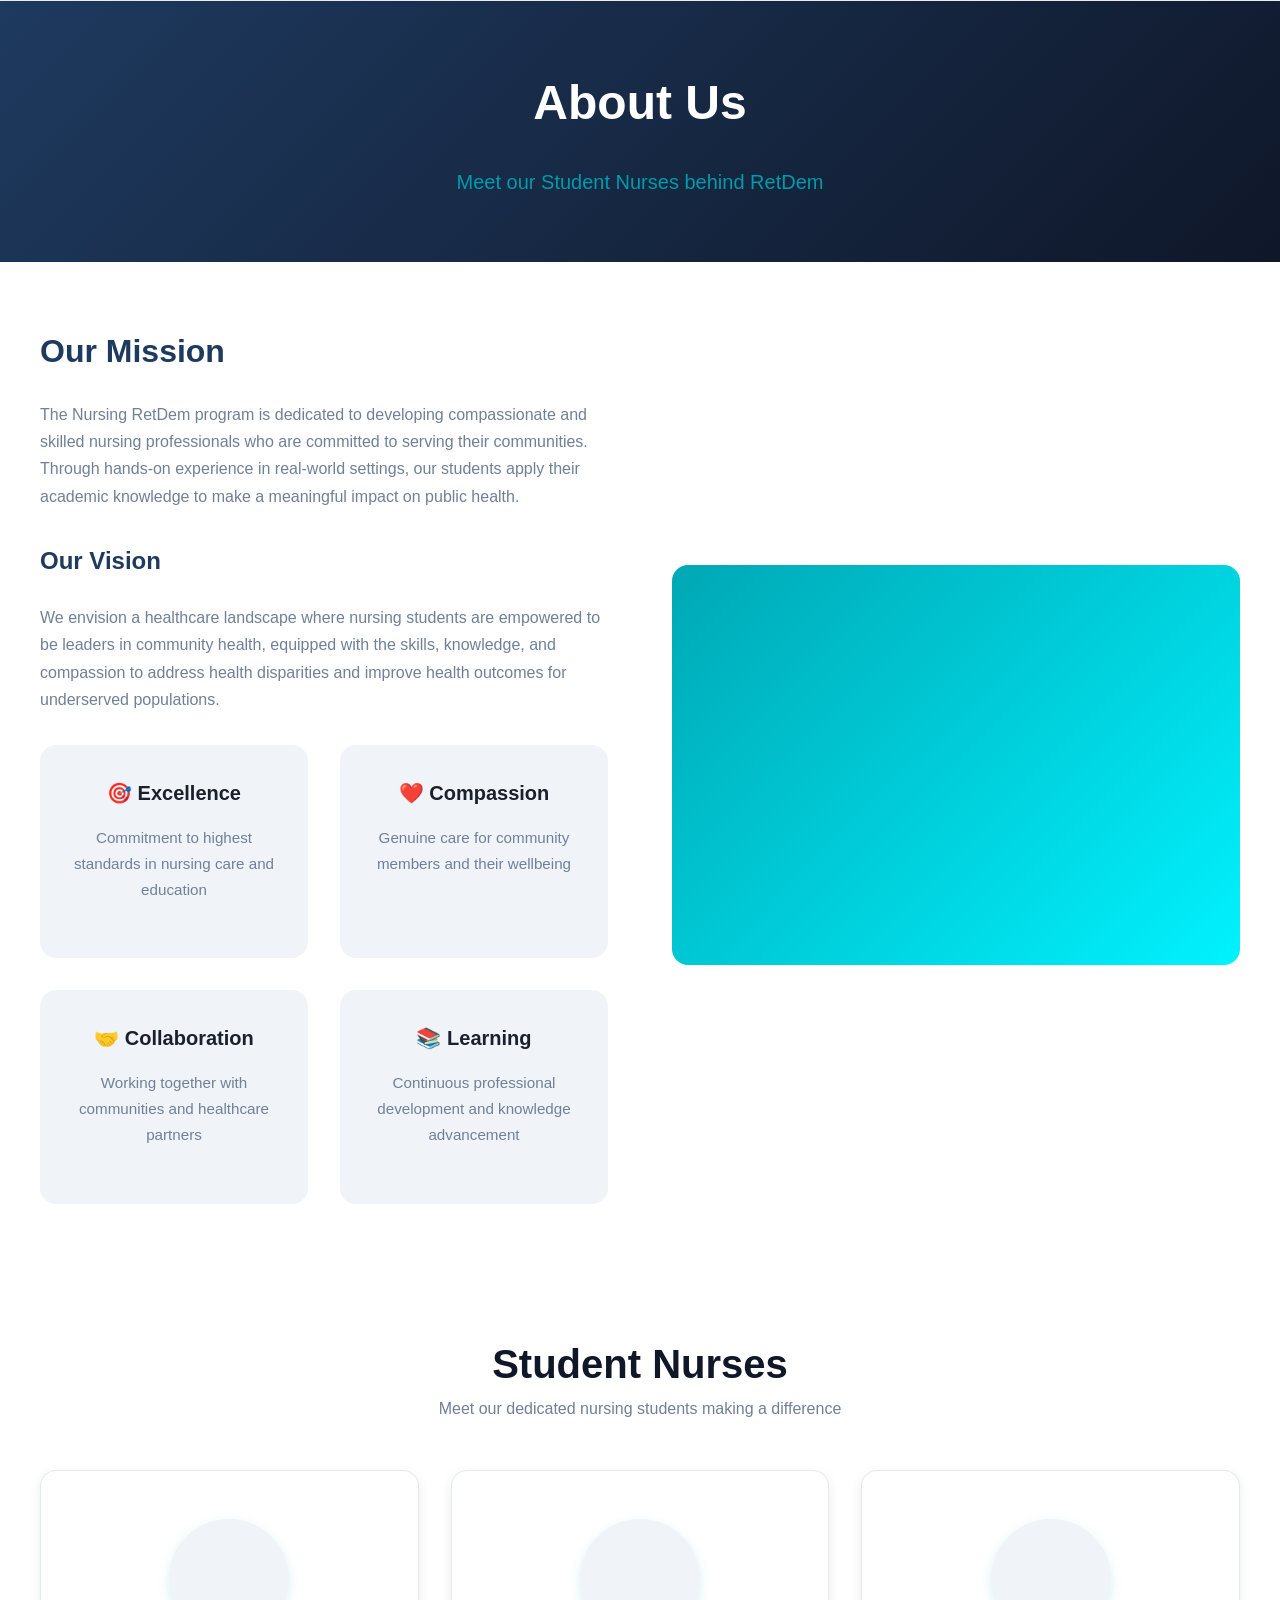
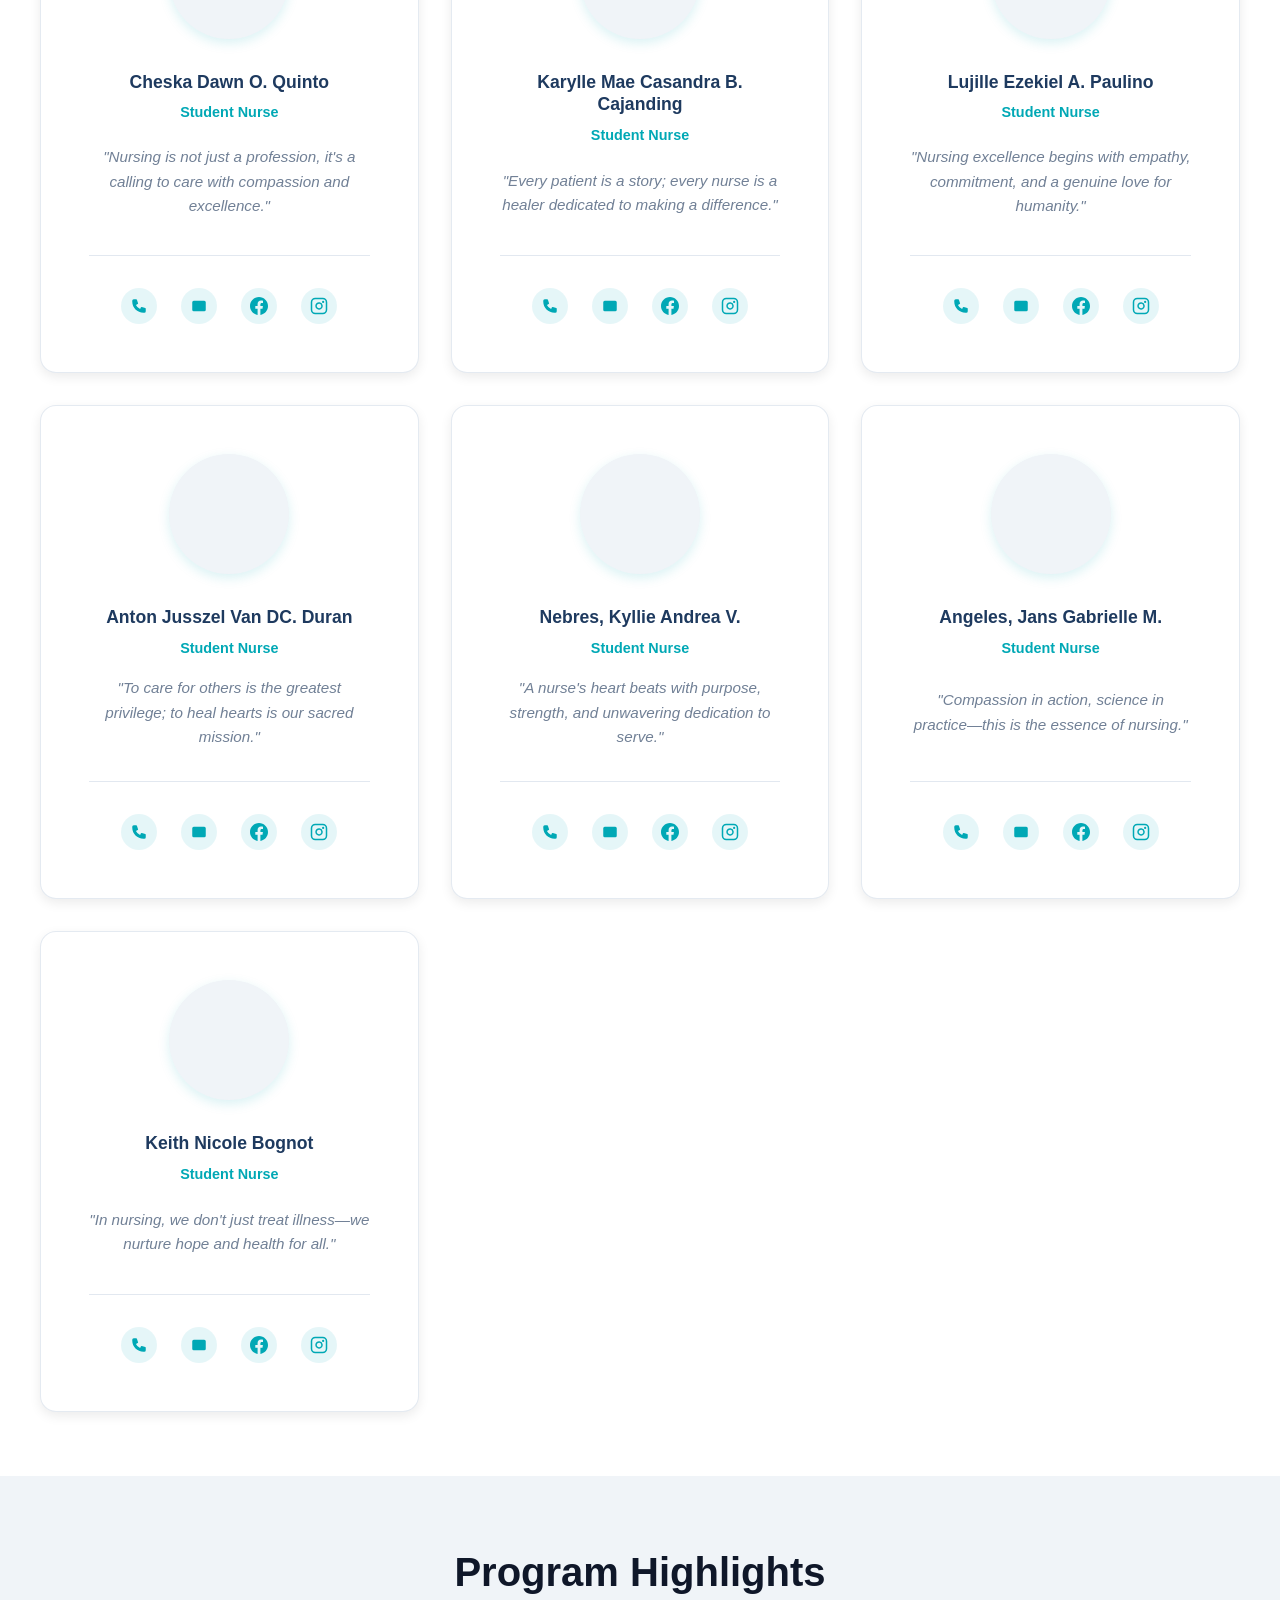
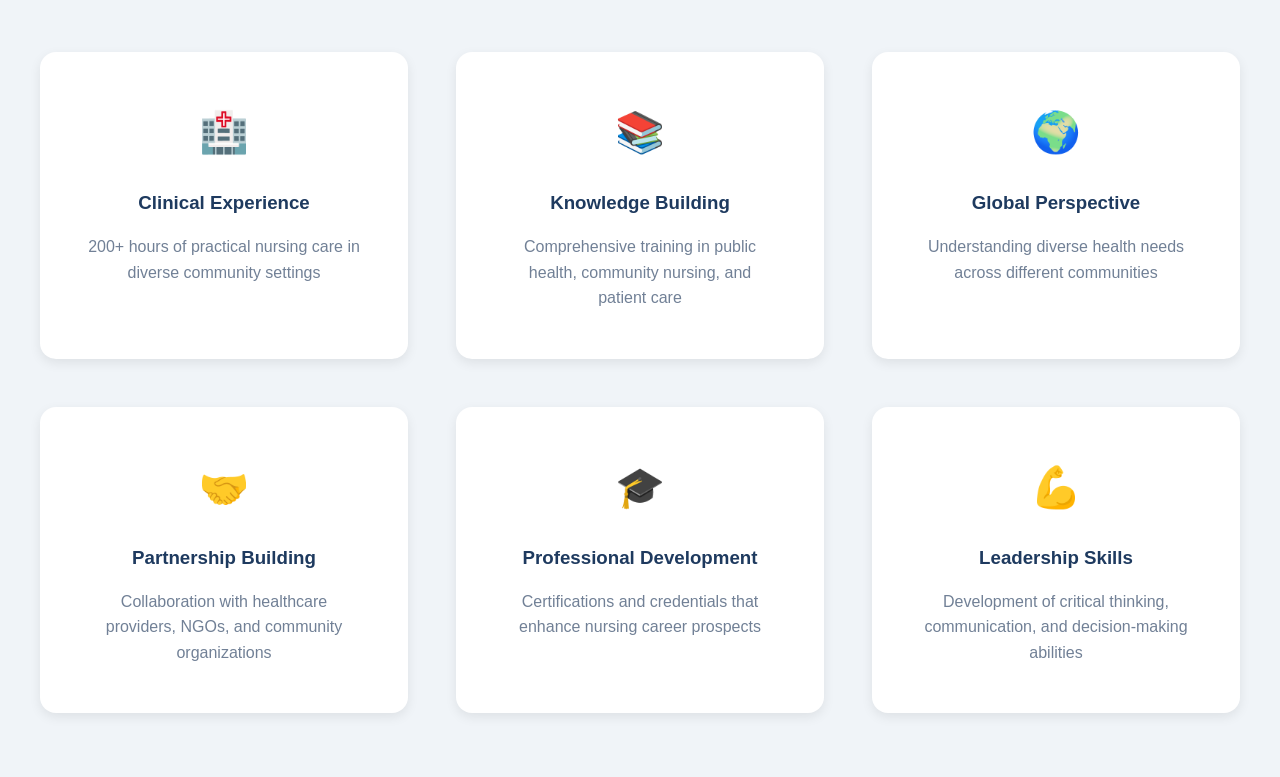
==== pages/about.html @ 1fe94672 "main blog article, sticky header" ====
<!DOCTYPE html>
<html lang="en">
<head>
    <meta charset="UTF-8">
    <meta name="viewport" content="width=device-width, initial-scale=1.0">
    <title>About Us - Nursing RetDem</title>
    <link rel="stylesheet" href="../css/styles.css">
    <link rel="stylesheet" href="../css/pages.css">
    <script>
        (function() {
            const darkMode = localStorage.getItem('darkMode');
            if (darkMode === 'true') {
                document.documentElement.classList.add('dark-mode');
            }
        })();
    </script>
</head>
<body>
    <!-- Navigation -->
    <div class="navbar" data-include="../partials/header.html"></div>

    <!-- Page Header -->
    <section class="page-header">
        <div class="header-content">
            <h1 class="header-title">About Us</h1>
            <p class="header-subtitle">Meet our Student Nurses behind RetDem</p>
        </div>
    </section>

    <!-- Mission & Vision Section -->
    <section class="mission-section">
        <div class="mission-container">
            <div class="mission-content">
                <h2>Our Mission</h2>
                <p>The Nursing RetDem program is dedicated to developing compassionate and skilled nursing professionals who are committed to serving their communities. Through hands-on experience in real-world settings, our students apply their academic knowledge to make a meaningful impact on public health.</p>
                
                <h3>Our Vision</h3>
                <p>We envision a healthcare landscape where nursing students are empowered to be leaders in community health, equipped with the skills, knowledge, and compassion to address health disparities and improve health outcomes for underserved populations.</p>

                <div class="mission-values">
                    <div class="value-item">
                        <h4>🎯 Excellence</h4>
                        <p>Commitment to highest standards in nursing care and education</p>
                    </div>
                    <div class="value-item">
                        <h4>❤️ Compassion</h4>
                        <p>Genuine care for community members and their wellbeing</p>
                    </div>
                    <div class="value-item">
                        <h4>🤝 Collaboration</h4>
                        <p>Working together with communities and healthcare partners</p>
                    </div>
                    <div class="value-item">
                        <h4>📚 Learning</h4>
                        <p>Continuous professional development and knowledge advancement</p>
                    </div>
                </div>
            </div>
            <div class="mission-image">
                <div style="background: linear-gradient(135deg, var(--primary-teal) 0%, var(--accent-cyan) 100%); width: 100%; height: 400px; border-radius: var(--radius-lg);"></div>
            </div>
        </div>
    </section>

    <!-- Student Nurses Section -->
    <section class="ambassadors-section">
        <div class="ambassadors-container">
            <h2 class="section-title">Student Nurses</h2>
            <p class="section-subtitle">Meet our dedicated nursing students making a difference</p>
            <div class="ambassadors-grid" id="ambassadors-grid">
                <div class="team-card">
                    <div class="team-avatar" style="background-image: url('../assets/images/quinto.jpg');"></div>
                    <h3>Cheska Dawn O. Quinto</h3>
                    <p class="team-role">Student Nurse</p>
                    <p class="team-bio">"Nursing is not just a profession, it's a calling to care with compassion and excellence."</p>
                    <div class="team-contact">
                        <a href="tel:09761788891" title="Call" aria-label="Call Cheska"><svg class="icon" viewBox="0 0 24 24" fill="currentColor"><path d="M3 5a2 2 0 012-2h3.28a1 1 0 01.948.684l1.498 4.493a1 1 0 01-.502 1.21l-2.257 1.13a11.042 11.042 0 005.516 5.516l1.13-2.257a1 1 0 011.21-.502l4.493 1.498a1 1 0 01.684.949V19a2 2 0 01-2 2h-1C9.716 21 3 14.284 3 6V5z"/></svg></a>
                        <a href="mailto:cheskadawn.quinto@gmail.com" title="Email" aria-label="Email Cheska"><svg class="icon" viewBox="0 0 24 24" fill="currentColor"><path d="M3 8l7.89 5.26a2 2 0 002.22 0L21 8M5 19h14a2 2 0 002-2V7a2 2 0 00-2-2H5a2 2 0 00-2 2v10a2 2 0 002 2z"/></svg></a>
                        <a href="https://www.facebook.com/iskadawn" target="_blank" rel="noopener noreferrer" title="Facebook" aria-label="Cheska Facebook"><svg class="icon" viewBox="0 0 24 24" fill="currentColor"><path d="M24 12.073c0-6.627-5.373-12-12-12s-12 5.373-12 12c0 5.99 4.388 10.954 10.125 11.854v-8.385H7.078v-3.47h3.047V9.43c0-3.007 1.792-4.669 4.533-4.669 1.312 0 2.686.235 2.686.235v2.953H15.83c-1.491 0-1.956.925-1.956 1.874v2.25h3.328l-.532 3.47h-2.796v8.385C19.612 23.027 24 18.062 24 12.073z"/></svg></a>
                        <a href="https://www.instagram.com/iskadawnn?igsh=bTNleTA0dWY5ZWgw&utm_source=qr" target="_blank" rel="noopener noreferrer" title="Instagram" aria-label="Cheska Instagram"><svg class="icon" viewBox="0 0 24 24" fill="currentColor"><rect x="2" y="2" width="20" height="20" rx="5" ry="5" fill="none" stroke="currentColor" stroke-width="2"/><path d="M16 11.37A4 4 0 1112.63 8 4 4 0 0116 11.37z" fill="none" stroke="currentColor" stroke-width="2"/><circle cx="17.5" cy="6.5" r="1.5" fill="currentColor"/></svg></a>
                    </div>
                </div>

                <div class="team-card">
                    <div class="team-avatar" style="background-image: url('../assets/images/cajanding.jpg');"></div>
                    <h3>Karylle Mae Casandra B. Cajanding</h3>
                    <p class="team-role">Student Nurse</p>
                    <p class="team-bio">"Every patient is a story; every nurse is a healer dedicated to making a difference."</p>
                    <div class="team-contact">
                        <a href="tel:09991824371" title="Call" aria-label="Call Karylle"><svg class="icon" viewBox="0 0 24 24" fill="currentColor"><path d="M3 5a2 2 0 012-2h3.28a1 1 0 01.948.684l1.498 4.493a1 1 0 01-.502 1.21l-2.257 1.13a11.042 11.042 0 005.516 5.516l1.13-2.257a1 1 0 011.21-.502l4.493 1.498a1 1 0 01.684.949V19a2 2 0 01-2 2h-1C9.716 21 3 14.284 3 6V5z"/></svg></a>
                        <a href="mailto:karyllecajanding@gmail.com" title="Email" aria-label="Email Karylle"><svg class="icon" viewBox="0 0 24 24" fill="currentColor"><path d="M3 8l7.89 5.26a2 2 0 002.22 0L21 8M5 19h14a2 2 0 002-2V7a2 2 0 00-2-2H5a2 2 0 00-2 2v10a2 2 0 002 2z"/></svg></a>
                        <a href="https://www.facebook.com/kayceemae.cajanding" target="_blank" rel="noopener noreferrer" title="Facebook" aria-label="Karylle Facebook"><svg class="icon" viewBox="0 0 24 24" fill="currentColor"><path d="M24 12.073c0-6.627-5.373-12-12-12s-12 5.373-12 12c0 5.99 4.388 10.954 10.125 11.854v-8.385H7.078v-3.47h3.047V9.43c0-3.007 1.792-4.669 4.533-4.669 1.312 0 2.686.235 2.686.235v2.953H15.83c-1.491 0-1.956.925-1.956 1.874v2.25h3.328l-.532 3.47h-2.796v8.385C19.612 23.027 24 18.062 24 12.073z"/></svg></a>
                        <a href="https://www.instagram.com/xayceex?igsh=M2k0YnR3dmVvd3Q4&utm_source=qr" target="_blank" rel="noopener noreferrer" title="Instagram" aria-label="Karylle Instagram"><svg class="icon" viewBox="0 0 24 24" fill="currentColor"><rect x="2" y="2" width="20" height="20" rx="5" ry="5" fill="none" stroke="currentColor" stroke-width="2"/><path d="M16 11.37A4 4 0 1112.63 8 4 4 0 0116 11.37z" fill="none" stroke="currentColor" stroke-width="2"/><circle cx="17.5" cy="6.5" r="1.5" fill="currentColor"/></svg></a>
                    </div>
                </div>

                <div class="team-card">
                    <div class="team-avatar" style="background-image: url('../assets/images/paulino.jpg');"></div>
                    <h3>Lujille Ezekiel A. Paulino</h3>
                    <p class="team-role">Student Nurse</p>
                    <p class="team-bio">"Nursing excellence begins with empathy, commitment, and a genuine love for humanity."</p>
                    <div class="team-contact">
                        <a href="tel:09690611962" title="Call" aria-label="Call Lujille"><svg class="icon" viewBox="0 0 24 24" fill="currentColor"><path d="M3 5a2 2 0 012-2h3.28a1 1 0 01.948.684l1.498 4.493a1 1 0 01-.502 1.21l-2.257 1.13a11.042 11.042 0 005.516 5.516l1.13-2.257a1 1 0 011.21-.502l4.493 1.498a1 1 0 01.684.949V19a2 2 0 01-2 2h-1C9.716 21 3 14.284 3 6V5z"/></svg></a>
                        <a href="mailto:lujpaulino01@gmail.com" title="Email" aria-label="Email Lujille"><svg class="icon" viewBox="0 0 24 24" fill="currentColor"><path d="M3 8l7.89 5.26a2 2 0 002.22 0L21 8M5 19h14a2 2 0 002-2V7a2 2 0 00-2-2H5a2 2 0 00-2 2v10a2 2 0 002 2z"/></svg></a>
                        <a href="https://www.facebook.com/lujezi" target="_blank" rel="noopener noreferrer" title="Facebook" aria-label="Lujille Facebook"><svg class="icon" viewBox="0 0 24 24" fill="currentColor"><path d="M24 12.073c0-6.627-5.373-12-12-12s-12 5.373-12 12c0 5.99 4.388 10.954 10.125 11.854v-8.385H7.078v-3.47h3.047V9.43c0-3.007 1.792-4.669 4.533-4.669 1.312 0 2.686.235 2.686.235v2.953H15.83c-1.491 0-1.956.925-1.956 1.874v2.25h3.328l-.532 3.47h-2.796v8.385C19.612 23.027 24 18.062 24 12.073z"/></svg></a>
                        <a href="https://www.instagram.com/lujezi/" target="_blank" rel="noopener noreferrer" title="Instagram" aria-label="Lujille Instagram"><svg class="icon" viewBox="0 0 24 24" fill="currentColor"><rect x="2" y="2" width="20" height="20" rx="5" ry="5" fill="none" stroke="currentColor" stroke-width="2"/><path d="M16 11.37A4 4 0 1112.63 8 4 4 0 0116 11.37z" fill="none" stroke="currentColor" stroke-width="2"/><circle cx="17.5" cy="6.5" r="1.5" fill="currentColor"/></svg></a>
                    </div>
                </div>

                <div class="team-card">
                    <div class="team-avatar" style="background-image: url('../assets/images/duran.jpg');"></div>
                    <h3>Anton Jusszel Van DC. Duran</h3>
                    <p class="team-role">Student Nurse</p>
                    <p class="team-bio">"To care for others is the greatest privilege; to heal hearts is our sacred mission."</p>
                    <div class="team-contact">
                        <a href="tel:09764571029" title="Call" aria-label="Call Anton"><svg class="icon" viewBox="0 0 24 24" fill="currentColor"><path d="M3 5a2 2 0 012-2h3.28a1 1 0 01.948.684l1.498 4.493a1 1 0 01-.502 1.21l-2.257 1.13a11.042 11.042 0 005.516 5.516l1.13-2.257a1 1 0 011.21-.502l4.493 1.498a1 1 0 01.684.949V19a2 2 0 01-2 2h-1C9.716 21 3 14.284 3 6V5z"/></svg></a>
                        <a href="mailto:antonjusszelvandcduran@gmail.com" title="Email" aria-label="Email Anton"><svg class="icon" viewBox="0 0 24 24" fill="currentColor"><path d="M3 8l7.89 5.26a2 2 0 002.22 0L21 8M5 19h14a2 2 0 002-2V7a2 2 0 00-2-2H5a2 2 0 00-2 2v10a2 2 0 002 2z"/></svg></a>
                        <a href="https://www.facebook.com/share/18SoDy9363/" target="_blank" rel="noopener noreferrer" title="Facebook" aria-label="Anton Facebook"><svg class="icon" viewBox="0 0 24 24" fill="currentColor"><path d="M24 12.073c0-6.627-5.373-12-12-12s-12 5.373-12 12c0 5.99 4.388 10.954 10.125 11.854v-8.385H7.078v-3.47h3.047V9.43c0-3.007 1.792-4.669 4.533-4.669 1.312 0 2.686.235 2.686.235v2.953H15.83c-1.491 0-1.956.925-1.956 1.874v2.25h3.328l-.532 3.47h-2.796v8.385C19.612 23.027 24 18.062 24 12.073z"/></svg></a>
                        <a href="https://www.instagram.com/jusszie?igsh=YmZidnl4d2d0eDBj" target="_blank" rel="noopener noreferrer" title="Instagram" aria-label="Anton Instagram"><svg class="icon" viewBox="0 0 24 24" fill="currentColor"><rect x="2" y="2" width="20" height="20" rx="5" ry="5" fill="none" stroke="currentColor" stroke-width="2"/><path d="M16 11.37A4 4 0 1112.63 8 4 4 0 0116 11.37z" fill="none" stroke="currentColor" stroke-width="2"/><circle cx="17.5" cy="6.5" r="1.5" fill="currentColor"/></svg></a>
                    </div>
                </div>

                <div class="team-card">
                    <div class="team-avatar" style="background-image: url('../assets/images/nebres.jpg');"></div>
                    <h3>Nebres, Kyllie Andrea V.</h3>
                    <p class="team-role">Student Nurse</p>
                    <p class="team-bio">"A nurse's heart beats with purpose, strength, and unwavering dedication to serve."</p>
                    <div class="team-contact">
                        <a href="tel:09488556131" title="Call" aria-label="Call Kyllie"><svg class="icon" viewBox="0 0 24 24" fill="currentColor"><path d="M3 5a2 2 0 012-2h3.28a1 1 0 01.948.684l1.498 4.493a1 1 0 01-.502 1.21l-2.257 1.13a11.042 11.042 0 005.516 5.516l1.13-2.257a1 1 0 011.21-.502l4.493 1.498a1 1 0 01.684.949V19a2 2 0 01-2 2h-1C9.716 21 3 14.284 3 6V5z"/></svg></a>
                        <a href="mailto:kyllieandreanebres@gmail.com" title="Email" aria-label="Email Kyllie"><svg class="icon" viewBox="0 0 24 24" fill="currentColor"><path d="M3 8l7.89 5.26a2 2 0 002.22 0L21 8M5 19h14a2 2 0 002-2V7a2 2 0 00-2-2H5a2 2 0 00-2 2v10a2 2 0 002 2z"/></svg></a>
                        <a href="https://www.facebook.com/kyllieandreavillamilnebres" target="_blank" rel="noopener noreferrer" title="Facebook" aria-label="Kyllie Facebook"><svg class="icon" viewBox="0 0 24 24" fill="currentColor"><path d="M24 12.073c0-6.627-5.373-12-12-12s-12 5.373-12 12c0 5.99 4.388 10.954 10.125 11.854v-8.385H7.078v-3.47h3.047V9.43c0-3.007 1.792-4.669 4.533-4.669 1.312 0 2.686.235 2.686.235v2.953H15.83c-1.491 0-1.956.925-1.956 1.874v2.25h3.328l-.532 3.47h-2.796v8.385C19.612 23.027 24 18.062 24 12.073z"/></svg></a>
                        <a href="https://www.instagram.com/cokecola_top_n_bottm?igsh=bngxdjZtNWg5dTg%3D&utm_source=qr" target="_blank" rel="noopener noreferrer" title="Instagram" aria-label="Kyllie Instagram"><svg class="icon" viewBox="0 0 24 24" fill="currentColor"><rect x="2" y="2" width="20" height="20" rx="5" ry="5" fill="none" stroke="currentColor" stroke-width="2"/><path d="M16 11.37A4 4 0 1112.63 8 4 4 0 0116 11.37z" fill="none" stroke="currentColor" stroke-width="2"/><circle cx="17.5" cy="6.5" r="1.5" fill="currentColor"/></svg></a>
                    </div>
                </div>

                <div class="team-card">
                    <div class="team-avatar" style="background-image: url('../assets/images/angeles.jpg');"></div>
                    <h3>Angeles, Jans Gabrielle M.</h3>
                    <p class="team-role">Student Nurse</p>
                    <p class="team-bio">"Compassion in action, science in practice—this is the essence of nursing."</p>
                    <div class="team-contact">
                        <a href="tel:09623490049" title="Call" aria-label="Call Jans"><svg class="icon" viewBox="0 0 24 24" fill="currentColor"><path d="M3 5a2 2 0 012-2h3.28a1 1 0 01.948.684l1.498 4.493a1 1 0 01-.502 1.21l-2.257 1.13a11.042 11.042 0 005.516 5.516l1.13-2.257a1 1 0 011.21-.502l4.493 1.498a1 1 0 01.684.949V19a2 2 0 01-2 2h-1C9.716 21 3 14.284 3 6V5z"/></svg></a>
                        <a href="mailto:jansangeles20@gmail.com" title="Email" aria-label="Email Jans"><svg class="icon" viewBox="0 0 24 24" fill="currentColor"><path d="M3 8l7.89 5.26a2 2 0 002.22 0L21 8M5 19h14a2 2 0 002-2V7a2 2 0 00-2-2H5a2 2 0 00-2 2v10a2 2 0 002 2z"/></svg></a>
                        <a href="https://www.facebook.com/share/1DTYS5ns3e/?mibextid=wwXIfr" target="_blank" rel="noopener noreferrer" title="Facebook" aria-label="Jans Facebook"><svg class="icon" viewBox="0 0 24 24" fill="currentColor"><path d="M24 12.073c0-6.627-5.373-12-12-12s-12 5.373-12 12c0 5.99 4.388 10.954 10.125 11.854v-8.385H7.078v-3.47h3.047V9.43c0-3.007 1.792-4.669 4.533-4.669 1.312 0 2.686.235 2.686.235v2.953H15.83c-1.491 0-1.956.925-1.956 1.874v2.25h3.328l-.532 3.47h-2.796v8.385C19.612 23.027 24 18.062 24 12.073z"/></svg></a>
                        <a href="https://www.instagram.com/gbrleee_?igsh=MTBycDRhbHEzZW12cw%3D%3D&utm_source=qr" target="_blank" rel="noopener noreferrer" title="Instagram" aria-label="Jans Instagram"><svg class="icon" viewBox="0 0 24 24" fill="currentColor"><rect x="2" y="2" width="20" height="20" rx="5" ry="5" fill="none" stroke="currentColor" stroke-width="2"/><path d="M16 11.37A4 4 0 1112.63 8 4 4 0 0116 11.37z" fill="none" stroke="currentColor" stroke-width="2"/><circle cx="17.5" cy="6.5" r="1.5" fill="currentColor"/></svg></a>
                    </div>
                </div>

                <div class="team-card">
                    <div class="team-avatar" style="background-image: url('../assets/images/bognot.jpg');"></div>
                    <h3>Keith Nicole Bognot</h3>
                    <p class="team-role">Student Nurse</p>
                    <p class="team-bio">"In nursing, we don't just treat illness—we nurture hope and health for all."</p>
                    <div class="team-contact">
                        <a href="tel:09610613716" title="Call" aria-label="Call Keith"><svg class="icon" viewBox="0 0 24 24" fill="currentColor"><path d="M3 5a2 2 0 012-2h3.28a1 1 0 01.948.684l1.498 4.493a1 1 0 01-.502 1.21l-2.257 1.13a11.042 11.042 0 005.516 5.516l1.13-2.257a1 1 0 011.21-.502l4.493 1.498a1 1 0 01.684.949V19a2 2 0 01-2 2h-1C9.716 21 3 14.284 3 6V5z"/></svg></a>
                        <a href="mailto:bognotkeithnicole@gmail.com" title="Email" aria-label="Email Keith"><svg class="icon" viewBox="0 0 24 24" fill="currentColor"><path d="M3 8l7.89 5.26a2 2 0 002.22 0L21 8M5 19h14a2 2 0 002-2V7a2 2 0 00-2-2H5a2 2 0 00-2 2v10a2 2 0 002 2z"/></svg></a>
                        <a href="https://www.facebook.com/keithnicole.bognot" target="_blank" rel="noopener noreferrer" title="Facebook" aria-label="Keith Facebook"><svg class="icon" viewBox="0 0 24 24" fill="currentColor"><path d="M24 12.073c0-6.627-5.373-12-12-12s-12 5.373-12 12c0 5.99 4.388 10.954 10.125 11.854v-8.385H7.078v-3.47h3.047V9.43c0-3.007 1.792-4.669 4.533-4.669 1.312 0 2.686.235 2.686.235v2.953H15.83c-1.491 0-1.956.925-1.956 1.874v2.25h3.328l-.532 3.47h-2.796v8.385C19.612 23.027 24 18.062 24 12.073z"/></svg></a>
                        <a href="https://www.instagram.com/ki__seu?igsh=MW9lcG9hZm51dzh1ZA%3D%3D&utm_source=qr" target="_blank" rel="noopener noreferrer" title="Instagram" aria-label="Keith Instagram"><svg class="icon" viewBox="0 0 24 24" fill="currentColor"><rect x="2" y="2" width="20" height="20" rx="5" ry="5" fill="none" stroke="currentColor" stroke-width="2"/><path d="M16 11.37A4 4 0 1112.63 8 4 4 0 0116 11.37z" fill="none" stroke="currentColor" stroke-width="2"/><circle cx="17.5" cy="6.5" r="1.5" fill="currentColor"/></svg></a>
                    </div>
                </div>
            </div>
        </div>
    </section>

    <!-- Program Highlights -->
    <section class="highlights-section">
        <div class="highlights-container">
            <h2 class="section-title">Program Highlights</h2>
            <div class="highlights-grid">
                <div class="highlight-item">
                    <div class="highlight-icon">🏥</div>
                    <h3>Clinical Experience</h3>
                    <p>200+ hours of practical nursing care in diverse community settings</p>
                </div>
                <div class="highlight-item">
                    <div class="highlight-icon">📚</div>
                    <h3>Knowledge Building</h3>
                    <p>Comprehensive training in public health, community nursing, and patient care</p>
                </div>
                <div class="highlight-item">
                    <div class="highlight-icon">🌍</div>
                    <h3>Global Perspective</h3>
                    <p>Understanding diverse health needs across different communities</p>
                </div>
                <div class="highlight-item">
                    <div class="highlight-icon">🤝</div>
                    <h3>Partnership Building</h3>
                    <p>Collaboration with healthcare providers, NGOs, and community organizations</p>
                </div>
                <div class="highlight-item">
                    <div class="highlight-icon">🎓</div>
                    <h3>Professional Development</h3>
                    <p>Certifications and credentials that enhance nursing career prospects</p>
                </div>
                <div class="highlight-item">
                    <div class="highlight-icon">💪</div>
                    <h3>Leadership Skills</h3>
                    <p>Development of critical thinking, communication, and decision-making abilities</p>
                </div>
            </div>
        </div>
    </section>

    <!-- Footer -->
    <div data-include="../partials/footer.html"></div>

    <script src="../js/includes.js"></script>
    <script src="../js/main.js"></script>
    <script src="../js/about.js"></script>
</body>
</html>
---- css/styles.css ----
/* ========== CSS Variables & Root ========== */
:root {
    /* Primary Colors */
    --primary-dark: #0f1729;
    --primary-blue: #1e3a5f;
    --primary-blue-deep: #16324c;
    --primary-teal: #00a8b5;
    --primary-teal-rgb: 0, 168, 181;

    /* Secondary Colors */
    --secondary-gray: #f0f4f8;
    --secondary-light: #ffffff;
    --secondary-dark-gray: #4a5568;

    /* Accent Colors */
    --accent-purple: #667eea;
    --accent-purple-rgb: 102, 126, 234;
    --accent-pink: #f5576c;
    --accent-cyan: #00f2fe;

    /* Neutral Colors */
    --border-color: #e2e8f0;
    --text-primary: #1a202c;
    --text-secondary: #718096;

    /* Spacing */
    --spacing-xs: 0.5rem;
    --spacing-sm: 1rem;
    --spacing-md: 1.5rem;
    --spacing-lg: 2rem;
    --spacing-xl: 3rem;
    --spacing-2xl: 4rem;

    /* Typography */
    --font-family: -apple-system, BlinkMacSystemFont, 'Segoe UI', Roboto, 'Helvetica Neue', Arial, sans-serif;
    --font-size-base: 1rem;
    --font-size-lg: 1.25rem;
    --font-size-xl: 1.5rem;
    --font-size-2xl: 2rem;
    --font-size-3xl: 2.5rem;
    --font-size-4xl: 3rem;
    /* Border Radius */
    --radius-sm: 0.375rem;
    --radius-md: 0.5rem;
    --radius-lg: 1rem;
    --radius-xl: 1.5rem;

    /* Transitions */
    --transition-fast: 0.2s ease-in-out;
    --transition-normal: 0.3s ease-in-out;
    --transition-slow: 0.5s ease-in-out;

    /* Elevation */
    --shadow-sm: 0 4px 12px rgba(0, 0, 0, 0.08);
    --shadow-md: 0 12px 24px rgba(0, 0, 0, 0.12);
    --shadow-lg: 0 18px 40px rgba(0, 0, 0, 0.14);
}

/* ========== Dark Mode ========== */
.dark-mode {
    --primary-dark: #0a101a;
    --primary-blue: #16243a;
    --primary-blue-deep: #0d1a2b;
    --primary-teal: #00eeff;
    --primary-teal-rgb: 0, 188, 212;
    --secondary-gray: #232b36;
    --secondary-light: #181e29;
    --secondary-dark-gray: #bfc9d1;
    --accent-purple: #8f9eff;
    --accent-purple-rgb: 143, 158, 255;
    --accent-pink: #ff6f91;
    --accent-cyan: #00e6ff;
    --border-color: #2d3748;
    --text-primary: #e2e8f0;
    --text-secondary: #a0aec0;
    background-color: var(--secondary-light);
    color: var(--text-primary);
}

.dark-mode h1,
.dark-mode h2,
.dark-mode h3,
.dark-mode h4,
.dark-mode h5,
.dark-mode h6,
.dark-mode p,
.dark-mode a,
.dark-mode span,
.dark-mode strong,
.dark-mode li,
.dark-mode span,
.dark-mode label {
    color: var(--text-primary) !important;
}

.dark-mode .header-subtitle,
.dark-mode .hero-subtitle,
.dark-mode .feature-card:hover h3,
.dark-mode .footer-section h4,
.dark-mode .blog-footer a {
    color: var(--primary-teal) !important;
}

.dark-mode #darkModeToggle {
    border: none;
}

.dark-mode #darkModeToggle:hover {
    background: var(--secondary-gray);
}

.dark-mode .btn-secondary {
    background: var(--secondary-gray);
    color: var(--text-primary);
    border-color: var(--text-primary);
}

.dark-mode .btn-secondary:hover {
    background: var(--text-primary);
    color: var(--secondary-light);
}

.dark-mode .blog-category {
    background: rgba(0, 168, 181, 0.2);
    color: var(--primary-teal);
}

.dark-mode .blog-date,
.dark-mode .read-time,
.dark-mode .blog-card p,
.dark-mode .author-info span,
.dark-mode .read-more-btn {
    color: var(--text-secondary) !important;
}

.dark-mode .read-more-btn {
    background: var(--secondary-light) !important;
    border-color: var(--border-color) !important;
}

.dark-mode .read-more-btn:hover {
    border-color: var(--primary-teal) !important;
    color: var(--primary-teal) !important;
}

.dark-mode .read-more,
.dark-mode .blog-sidebar-title,
.dark-mode .section-label {
    color: var(--primary-teal) !important;
}

.dark-mode .spotlight-badge {
    background: var(--primary-teal) !important;
    color: #fff !important;
}

.dark-mode .filter-btn {
    background: var(--secondary-gray);
    color: var(--text-primary) !important;
    border: 1px solid transparent;
}

.dark-mode .filter-btn:hover {
    background: var(--border-color);
}

.dark-mode .filter-btn.active {
    background: var(--primary-teal);
    color: #fff !important;
}

.dark-mode .category-header h3 {
    background: var(--secondary-light) !important;
    color: var(--text-primary) !important;
}

.dark-mode .blog-card h3,
.dark-mode .spotlight-card h3,
.dark-mode .trending-content h4,
.dark-mode .blog-main-title {
    color: var(--text-primary) !important;
}


/* ========== Reset & Base Styles ========== */
* {
    margin: 0;
    padding: 0;
    box-sizing: border-box;
}

html,
body {
    width: 100%;
    /* overflow-x: hidden; */
}

body {
    font-family: var(--font-family);
    font-size: var(--font-size-base);
    line-height: 1.6;
    color: var(--text-primary);
    background-color: var(--secondary-light);
    -webkit-font-smoothing: antialiased;
    -moz-osx-font-smoothing: grayscale;
}

/* Performance optimizations */
* {
    -webkit-tap-highlight-color: transparent;
}

img {
    max-width: 100%;
    height: auto;
    display: block;
}

a:focus-visible,
button:focus-visible,
[role="button"]:focus-visible,
input:focus-visible,
select:focus-visible,
textarea:focus-visible {
    outline: 3px solid rgba(var(--primary-teal-rgb), 0.45);
    outline-offset: 3px;
}

a {
    text-decoration: none;
    color: inherit;
    transition: color var(--transition-normal);
}

/* ========== Navigation ========== */
.navbar {
    background: var(--secondary-light);
    box-shadow: 0 2px 8px rgba(0, 0, 0, 0.06);
    border-bottom: 1px solid rgba(226, 232, 240, 0.8);
    position: sticky;
    top: 0;
    z-index: 10000;
}

.nav-container {
    max-width: 1200px;
    margin: 0 auto;
    padding: var(--spacing-sm) var(--spacing-lg);
    display: flex;
    justify-content: space-between;
    align-items: center;
}

.nav-logo {
    font-size: var(--font-size-lg);
    font-weight: 700;
    color: var(--primary-blue);
    display: flex;
    align-items: center;
    gap: var(--spacing-sm);
}

.logo-icon {
    display: flex;
    justify-content: center;
}

.logo-icon img {
    background-color: rgb(83, 255, 255);
    padding: 8px;
    border-radius: 10%;
    width: 45px;
    height: 45px;
}

.logo-text-wrapper {
    display: flex;
    flex-direction: column;
    line-height: 1.5;
}

.logo-subtext {
    font-size: 0.75rem;
    color: var(--secondary-dark-gray);
    font-weight: 600;
}

.nav-items {
    display: flex;
    gap: var(--spacing-sm);
    align-items: center;
    justify-content: center;
}

.nav-items button {
    margin: 0px;
    width: 40px;
    height: 40px;
    padding: 0;
    background-color: var(--secondary-gray);
    border-radius: 50%;
    display: flex;
    align-items: center;
    justify-content: center;
}

.nav-menu {
    display: flex;
    gap: var(--spacing-lg);
    align-items: center;
}

.nav-link {
    color: var(--text-primary);
    font-weight: 500;
    position: relative;
    transition: color var(--transition-normal);
}

.nav-link:hover,
.nav-link.active {
    color: var(--primary-teal);
}

.nav-link::after {
    content: '';
    position: absolute;
    bottom: -4px;
    left: 0;
    width: 0;
    height: 2px;
    background: var(--primary-teal);
    transition: width var(--transition-normal);
}

.nav-link:hover::after,
.nav-link.active::after {
    width: 100%;
}

.hamburger {
    display: none;
    flex-direction: column;
    cursor: pointer;
    gap: 5px;
}

.hamburger span {
    width: 25px;
    height: 3px;
    background: var(--text-primary);
    border-radius: 2px;
    transition: all var(--transition-normal);
}

.hamburger:focus-visible {
    border-radius: var(--radius-md);
}

/* ========== Hero Section ========== */
.hero {
    background: linear-gradient(135deg, var(--primary-dark) 0%, var(--primary-blue) 100%);
    color: var(--secondary-light);
    padding: var(--spacing-2xl) var(--spacing-lg);
    text-align: center;
    min-height: 600px;
    display: flex;
    align-items: center;
    justify-content: center;
    position: relative;
    overflow: hidden;
}

.hero::before {
    content: '';
    position: absolute;
    top: -50%;
    right: -50%;
    width: 600px;
    height: 600px;
    background: radial-gradient(circle, rgba(0, 168, 181, 0.1) 0%, transparent 70%);
    animation: float 8s ease-in-out infinite;
}

.home .hero::after {
    content: '';
    position: absolute;
    inset: 0;
    background:
        radial-gradient(800px 400px at 15% 20%, rgba(var(--primary-teal-rgb), 0.20), transparent 55%),
        radial-gradient(600px 360px at 85% 65%, rgba(var(--accent-purple-rgb), 0.16), transparent 55%);
    pointer-events: none;
}

.hero-content {
    position: relative;
    z-index: 1;
    max-width: 800px;
}

.hero-title {
    font-size: var(--font-size-4xl);
    font-weight: 800;
    margin-bottom: var(--spacing-md);
    line-height: 1.1;
}

.hero-subtitle {
    font-size: var(--font-size-xl);
    margin-bottom: var(--spacing-sm);
    color: var(--primary-teal);
    font-weight: 600;
}

.hero-description {
    font-size: var(--font-size-lg);
    margin-bottom: var(--spacing-xl);
    color: rgba(255, 255, 255, 0.9);
}

.hero-buttons {
    display: flex;
    gap: var(--spacing-md);
    justify-content: center;
    flex-wrap: wrap;
}

/* ========== Buttons ========== */
.btn {
    padding: var(--spacing-sm) var(--spacing-lg);
    border-radius: var(--radius-lg);
    font-weight: 600;
    font-size: var(--font-size-base);
    cursor: pointer;
    display: inline-block;
    transition: all var(--transition-normal);
    border: 2px solid transparent;
}

.btn:active {
    transform: translateY(0);
}

.btn-primary {
    background: var(--primary-teal);
    color: var(--primary-dark);
}

.btn-primary:hover {
    transform: translateY(-2px);
    box-shadow: 0 8px 16px rgba(0, 168, 181, 0.3);
}

.btn-secondary {
    background: transparent;
    color: var(--secondary-light);
    border-color: var(--secondary-light);
}

.btn-secondary:hover {
    background: var(--secondary-light);
    color: var(--primary-blue);
    transform: translateY(-2px);
}

/* ========== Features Section ========== */
.features {
    padding: var(--spacing-2xl) var(--spacing-lg);
    background: var(--secondary-gray);
}

.features-container {
    max-width: 1200px;
    margin: 0 auto;
}

.section-title {
    font-size: var(--font-size-3xl);
    font-weight: 700;
    text-align: center;
    color: var(--primary-dark);
}

.features-grid {
    display: grid;
    grid-template-columns: repeat(auto-fit, minmax(280px, 1fr));
    gap: var(--spacing-xl);
}

.feature-card {
    background: var(--secondary-light);
    padding: var(--spacing-xl);
    border-radius: var(--radius-lg);
    text-align: center;
    box-shadow: var(--shadow-sm);
    border: 1px solid rgba(226, 232, 240, 0.9);
    transition:
        transform var(--transition-normal),
        box-shadow var(--transition-normal),
        opacity 0.6s ease;
    opacity: 1;
    transform: translateY(0);
    will-change: transform, opacity;
}

.js .feature-card {
    opacity: 0;
    transform: translateY(18px);
}

.js .feature-card.is-visible {
    opacity: 1;
    transform: translateY(0);
}

.js .feature-card:nth-child(1) {
    transition-delay: 0.05s;
}

.js .feature-card:nth-child(2) {
    transition-delay: 0.12s;
}

.js .feature-card:nth-child(3) {
    transition-delay: 0.19s;
}

.feature-card:hover {
    transform: translateY(-8px);
    box-shadow: var(--shadow-md);
}

.feature-icon {
    display: flex;
    justify-content: center;
    font-size: 3rem;
    margin-bottom: var(--spacing-md);
    transition: transform var(--transition-normal);
}

.feature-icon img {
    background-color: rgb(83, 255, 255);
    padding: 10px;
    border-radius: 10%;
    width: 60px;
    height: 60px;
}

.feature-card:hover .feature-icon {
    transform: translateY(-2px) scale(1.03);
}

.feature-card h3 {
    font-size: var(--font-size-xl);
    margin-bottom: var(--spacing-sm);
    color: var(--primary-blue);
}

.feature-card:hover h3 {
    color: var(--primary-teal);
}

.feature-card p {
    color: var(--text-secondary);
    margin-bottom: var(--spacing-md);
    line-height: 1.7;
}

.feature-link {
    color: var(--primary-teal);
    font-weight: 600;
    display: inline-block;
    transition: all var(--transition-normal);
}

.feature-card:hover .feature-link {
    transform: translateX(4px);
}

/* ========== Info Section ========== */
.info-section {
    padding: var(--spacing-2xl) var(--spacing-lg);
}

.info-container {
    display: flex;
    gap: var(--spacing-2xl);
    align-items: center;
    max-width: 1200px;
    margin: 0 auto;
}

.info-left {
    max-width: 50%;
    margin: 0 auto;
}

.info-right {
    max-width: 50%;
    margin: 0 auto;
}

.info-right div {
    background: var(--secondary-light);
    padding: var(--spacing-xl);
    border-radius: var(--radius-lg);
    box-shadow: var(--shadow-sm);
    border: 1px solid rgba(226, 232, 240, 0.9);
}

/* ========== Footer ========== */
.footer {
    background: var(--primary-dark);
    color: var(--secondary-light);
    padding: var(--spacing-2xl) var(--spacing-lg);
}

.footer-container {
    max-width: 1200px;
    margin: 0 auto;
    display: grid;
    grid-template-columns: 2fr 1fr;
    gap: var(--spacing-xl);
    margin-bottom: var(--spacing-xl);
}

.footer-section h4 {
    margin-bottom: var(--spacing-md);
    color: var(--primary-teal);
}

.footer-section p {
    opacity: 0.8;
    line-height: 1.7;
}

.footer-section ul {
    list-style: none;
}

.footer-section li {
    margin-bottom: var(--spacing-sm);
}

.footer-section a {
    opacity: 0.8;
    transition: opacity var(--transition-normal);
}

.footer-section a:hover {
    opacity: 1;
    color: var(--primary-teal);
}

.footer-bottom {
    text-align: center;
    padding-top: var(--spacing-lg);
    border-top: 1px solid rgba(255, 255, 255, 0.1);
    opacity: 0.7;
}

/* ========== Animations ========== */
@keyframes slideUp {
    from {
        opacity: 0;
        transform: translateY(30px);
    }

    to {
        opacity: 1;
        transform: translateY(0);
    }
}

@keyframes fadeIn {
    from {
        opacity: 0;
    }

    to {
        opacity: 1;
    }
}

@keyframes fadeInUp {
    from {
        opacity: 0;
        transform: translateY(20px);
    }

    to {
        opacity: 1;
        transform: translateY(0);
    }
}

@keyframes float {

    0%,
    100% {
        transform: translateY(0px) translateX(0px);
    }

    50% {
        transform: translateY(-20px) translateX(10px);
    }
}

.fade-in {
    animation: fadeIn 0.8s ease-out;
}

.fade-in-delay-1 {
    animation: fadeIn 0.8s ease-out 0.2s forwards;
    opacity: 0;
}

.fade-in-delay-2 {
    animation: fadeIn 0.8s ease-out 0.4s forwards;
    opacity: 0;
}

.fade-in-delay-3 {
    animation: fadeIn 0.8s ease-out 0.6s forwards;
    opacity: 0;
}

/* ========== Responsive Design ========== */
@media (max-width: 768px) {
    .nav-menu {
        display: none;
        position: absolute;
        top: 70px;
        left: 0;
        width: 100%;
        background: var(--secondary-light);
        flex-direction: column;
        gap: 0;
        padding: var(--spacing-md) 0;
        box-shadow: 0 4px 8px rgba(0, 0, 0, 0.1);
    }

    .nav-menu.active {
        display: flex;
    }

    .nav-link {
        padding: var(--spacing-md) var(--spacing-lg);
        display: block;
        border-bottom: 1px solid var(--border-color);
    }

    .hamburger {
        display: flex;
    }

    .nav-items {
        justify-content: flex-end;
    }

    .hero-title {
        font-size: var(--font-size-2xl);
    }

    .hero-subtitle {
        font-size: var(--font-size-lg);
    }

    .hero {
        min-height: 400px;
        padding: var(--spacing-xl) var(--spacing-md);
    }

    .hero-buttons {
        flex-direction: column;
    }

    .features-grid,
    .activities-grid {
        grid-template-columns: 1fr;
    }

    .info-container {
        flex-direction: column;
        align-items: stretch;
        gap: var(--spacing-xl);
    }

    .info-left,
    .info-right {
        max-width: 100%;
    }

    .info-right div {
        padding: var(--spacing-lg);
    }

    .section-title {
        font-size: var(--font-size-2xl);
    }
}

@media (prefers-reduced-motion: reduce) {

    *,
    *::before,
    *::after {
        animation-duration: 0.01ms !important;
        animation-iteration-count: 1 !important;
        transition-duration: 0.01ms !important;
        scroll-behavior: auto !important;
    }
}

@media (max-width: 480px) {
    .nav-container {
        padding: var(--spacing-sm) var(--spacing-md);
    }

    .nav-logo {
        font-size: var(--font-size-lg);
    }

    .hero-title {
        font-size: 1.75rem;
    }

    .hero-description {
        font-size: var(--font-size-base);
    }

    .section-title {
        font-size: 1.75rem;
    }

    .info-section {
        padding: var(--spacing-xl) var(--spacing-md);
    }

    .footer-container {
        grid-template-columns: 1fr;
        gap: var(--spacing-lg);
    }

    .cta-content h2 {
        font-size: var(--font-size-2xl);
    }
}
---- css/pages.css ----
﻿/* ========== Page Header ========== */
.page-header {
    background: linear-gradient(135deg, var(--primary-blue) 0%, var(--primary-dark) 100%);
    color: var(--secondary-light);
    padding: var(--spacing-2xl) var(--spacing-lg);
    text-align: center;
}

.header-content {
    max-width: 1200px;
    margin: 0 auto;
}

.header-title {
    font-size: var(--font-size-4xl);
    font-weight: 800;
    margin-bottom: var(--spacing-md);
}

.header-subtitle {
    font-size: var(--font-size-lg);
    opacity: 0.9;
    color: var(--primary-teal);
}

/* ========== Google Earth / Map Section ========== */
.map-section {
    padding: var(--spacing-2xl) var(--spacing-lg);
    background: var(--secondary-gray);
    min-height: 500px;
}

.map-container-full {
    max-width: 1400px;
    margin: 0 auto;
    display: grid;
    grid-template-columns: 300px 1fr;
    gap: var(--spacing-xl);
}

.search-sidebar {
    background: var(--secondary-light);
    border-radius: var(--radius-lg);
    padding: var(--spacing-lg);
    box-shadow: 0 4px 12px rgba(0, 0, 0, 0.08);
    height: fit-content;
    position: sticky;
    top: var(--spacing-lg);
}

.search-box {
    margin-bottom: var(--spacing-lg);
}

.search-input {
    width: 100%;
    padding: var(--spacing-sm) var(--spacing-md);
    border: 2px solid var(--border-color);
    border-radius: var(--radius-md);
    font-size: var(--font-size-base);
    transition: border-color var(--transition-normal);
}

.search-input:focus {
    outline: none;
    border-color: var(--primary-teal);
}

.featured-locations h3 {
    font-size: var(--font-size-lg);
    margin-bottom: var(--spacing-md);
    color: var(--primary-blue);
}

.locations-list {
    display: flex;
    flex-direction: column;
    gap: var(--spacing-sm);
}

.location-item {
    padding: var(--spacing-md);
    background: var(--secondary-gray);
    border-radius: var(--radius-md);
    cursor: pointer;
    transition: all var(--transition-normal);
    border-left: 4px solid transparent;
}

.location-item:hover {
    background: var(--border-color);
    border-left-color: var(--primary-teal);
    transform: translateX(4px);
}

.location-item.active {
    background: rgba(0, 168, 181, 0.1);
    border-left-color: var(--primary-teal);
}

.location-item strong {
    display: block;
    color: var(--primary-blue);
}

.location-item small {
    color: var(--text-secondary);
}

.map-wrapper {
    background: var(--secondary-light);
    border-radius: var(--radius-lg);
    overflow: hidden;
    box-shadow: 0 4px 12px rgba(0, 0, 0, 0.08);
    position: relative;
    min-height: 600px;
}

.map {
    width: 100%;
    height: 100%;
    min-height: 600px;
}

/* Leaflet map integration */
.map .leaflet-control-container {
    pointer-events: auto;
}

.map-wrapper .map-info {
    pointer-events: none;
}

.map-info {
    position: absolute;
    top: 50%;
    left: 50%;
    transform: translate(-50%, -50%);
    text-align: center;
    color: var(--text-secondary);
    z-index: 1;
}

.map-info .location-icon {
    font-size: 3rem;
    margin-bottom: var(--spacing-sm);
}

.locations-grid-section {
    padding: var(--spacing-2xl) var(--spacing-lg);
    background: var(--secondary-white);
}

.locations-container {
    max-width: 1200px;
    margin: 0 auto;
}

.locations-grid {
    display: grid;
    grid-template-columns: repeat(auto-fit, minmax(300px, 1fr));
    gap: var(--spacing-xl);
    margin-top: var(--spacing-xl);
}

.location-card {
    background: var(--secondary-light);
    padding: var(--spacing-lg);
    border-radius: var(--radius-lg);
    box-shadow: 0 4px 12px rgba(0, 0, 0, 0.08);
    transition: all var(--transition-normal);
}

.location-card:hover {
    transform: translateY(-8px);
    box-shadow: 0 12px 24px rgba(0, 0, 0, 0.12);
}

.location-card h3 {
    color: var(--primary-blue);
    margin-bottom: var(--spacing-sm);
}

.location-meta {
    display: flex;
    gap: var(--spacing-md);
    margin-top: var(--spacing-md);
    font-size: 0.875rem;
    color: var(--text-secondary);
}

/* ========== Blog Section Layout ========== */
.blog-section {
    padding: var(--spacing-xl) var(--spacing-lg);
    background: var(--secondary-light);
}

.blog-container {
    max-width: 1200px;
    margin: 0 auto;
    display: flex;
    gap: var(--spacing-2xl);
    align-items: flex-start;
}

.blog-sidebar {
    width: 200px;
    flex-shrink: 0;
    position: sticky;
    top: 100px;
}

.blog-sidebar-title {
    font-size: 1rem;
    font-weight: 700;
    margin-bottom: var(--spacing-lg);
    display: flex;
    align-items: center;
    gap: 8px;
    color: var(--text-primary);
}

.blog-filters {
    display: flex;
    flex-direction: column;
    gap: var(--spacing-xs);
}

.filter-btn {
    padding: 10px 16px;
    border: none;
    background: var(--secondary-gray);
    border-radius: var(--radius-sm);
    cursor: pointer;
    font-weight: 500;
    text-align: left;
    transition: all var(--transition-fast);
    color: var(--primary-blue);
    font-size: 0.95rem;
}

.filter-btn:hover {
    background: #e2e8f0;
}

.filter-btn.active {
    background: var(--primary-blue-deep);
    color: white;
}

.blog-main-content {
    flex-grow: 1;
}

.blog-main-title {
    font-family: 'Georgia', serif;
    font-size: 3.5rem;
    color: var(--primary-blue-deep);
    margin-bottom: var(--spacing-sm);
    letter-spacing: -1px;
}

.blog-divider {
    height: 1px;
    background-color: var(--border-color);
    margin-bottom: var(--spacing-xl);
}

/* Spotlight & Trending Layout */
.blog-top-row {
    display: flex;
    gap: var(--spacing-xl);
    margin-bottom: var(--spacing-2xl);
}

.blog-spotlight {
    flex: 6;
}

.blog-trending {
    flex: 4;
    display: flex;
    flex-direction: column;
    gap: var(--spacing-md);
}

.section-label {
    display: flex;
    align-items: center;
    gap: 8px;
    font-weight: 600;
    color: var(--text-secondary);
    margin-bottom: var(--spacing-lg);
    font-size: 0.9rem;
}

/* Spotlight Card Specifics */
.spotlight-card {
    background: none;
    box-shadow: none;
    animation: none;
    opacity: 1;
}

.spotlight-card .blog-image {
    height: 300px;
    border-radius: var(--radius-lg);
    position: relative;
    margin-bottom: var(--spacing-md);
}

.spotlight-badge {
    position: absolute;
    bottom: var(--spacing-md);
    right: var(--spacing-md);
    background: white;
    color: var(--primary-blue);
    padding: 4px 12px;
    font-size: 0.75rem;
    font-weight: 700;
    border-radius: var(--radius-sm);
    box-shadow: var(--shadow-sm);
    text-transform: uppercase;
}

.spotlight-card h3 {
    font-size: 1.5rem;
    line-height: 1.3;
    margin-bottom: var(--spacing-md);
}

.author-info {
    display: flex;
    align-items: center;
    gap: 10px;
    font-size: 0.9rem;
    color: var(--text-secondary);
    font-weight: 500;
}

.author-avatar {
    width: 32px;
    height: 32px;
    border-radius: 50%;
    background-color: #cbd5e0;
}

/* Trending Items Specifics */
.trending-item {
    display: flex;
    gap: var(--spacing-md);
    align-items: center;
}

.trending-image {
    width: 80px;
    height: 80px;
    flex-shrink: 0;
    border-radius: var(--radius-md);
    background-color: #e2e8f0;
}

.trending-content h4 {
    font-size: 1.05rem;
    line-height: 1.4;
    color: var(--text-primary);
    font-weight: 600;
}

/* Bottom Grid for Remaining Items */
.blog-grid {
    display: grid;
    grid-template-columns: repeat(auto-fill, minmax(320px, 1fr));
    gap: var(--spacing-xl);
    margin-bottom: var(--spacing-2xl);
}

.blog-grid.category-grid {
    border-top: 1px solid var(--border-color);
    padding-top: var(--spacing-xl);
    position: relative;
}

.category-header {
    display: flex;
    justify-content: space-between;
    align-items: center;
    position: absolute;
    top: -20px;
    left: 0;
    width: 100%;
}

.category-header h3 {
    background: var(--secondary-light);
    padding-right: var(--spacing-md);
    color: var(--text-secondary);
    font-size: 1.1rem;
    display: flex;
    align-items: center;
    gap: 8px;
}

.read-more-btn {
    background: var(--secondary-light);
    padding-left: var(--spacing-md);
    border: 1px none var(--border-color);
    padding: 6px 16px;
    border-radius: var(--radius-sm);
    font-size: 0.85rem;
    font-weight: 500;
    cursor: pointer;
    color: var(--text-secondary);
    transition: all var(--transition-fast);
}

.read-more-btn:hover {
    border-color: var(--primary-teal);
    color: var(--primary-teal);
}

/* Responsive */
@media (max-width: 900px) {
    .blog-container {
        flex-direction: column;
    }

    .blog-sidebar {
        width: 100%;
        position: static;
    }

    .blog-filters {
        flex-direction: row;
        overflow-x: auto;
    }

    .blog-top-row {
        flex-direction: column;
    }
}

.blog-card {
    background: var(--secondary-light);
    border-radius: var(--radius-lg);
    overflow: hidden;
    box-shadow: 0 4px 12px rgba(0, 0, 0, 0.08);
    transition: all var(--transition-normal);
    animation: slideUp 0.6s ease-out forwards;
    opacity: 0;
    display: flex;
    flex-direction: column;
}

.blog-card:nth-child(1) {
    animation-delay: 0.1s;
}

.blog-card:nth-child(2) {
    animation-delay: 0.2s;
}

.blog-card:nth-child(3) {
    animation-delay: 0.3s;
}

.blog-card:nth-child(4) {
    animation-delay: 0.4s;
}

.blog-card:nth-child(5) {
    animation-delay: 0.5s;
}

.blog-card:nth-child(6) {
    animation-delay: 0.6s;
}

.blog-card:hover {
    transform: translateY(-8px);
    box-shadow: 0 12px 24px rgba(0, 0, 0, 0.12);
}

.blog-image {
    width: 100%;
    height: 200px;
    background-size: cover;
    background-position: center;
}

.blog-content {
    display: flex;
    flex-direction: column;
    flex: 1;
    padding: var(--spacing-lg);
}

.blog-meta {
    display: flex;
    gap: var(--spacing-md);
    align-items: center;
    margin-bottom: var(--spacing-md);
    font-size: 0.875rem;
}

.blog-category {
    background: rgba(0, 168, 181, 0.1);
    color: var(--primary-teal);
    padding: 0.25rem var(--spacing-sm);
    border-radius: var(--radius-md);
    font-weight: 600;
}

.blog-date {
    color: var(--text-secondary);
}

.blog-card h3 {
    font-size: var(--font-size-lg);
    margin-bottom: var(--spacing-sm);
    color: var(--primary-blue);
    line-height: 1.3;
}

.blog-card p {
    color: var(--text-secondary);
    margin-bottom: var(--spacing-md);
    line-height: 1.6;
}

.blog-footer {
    display: flex;
    justify-content: space-between;
    align-items: center;
    padding-top: var(--spacing-md);
    border-top: 1px solid var(--border-color);
    margin-top: auto;
}

.read-time {
    font-size: 0.875rem;
    color: var(--text-secondary);
}

.read-more {
    color: var(--primary-teal);
    font-weight: 600;
    transition: all var(--transition-normal);
}

.read-more:hover {
    transform: translateX(4px);
}

/* ========== Article Reader (Blog) ========== */
.article-reader {
    margin-top: var(--spacing-2xl);
}

.article-reader-container {
    background: var(--secondary-light);
    border-radius: var(--radius-lg);
    box-shadow: 0 4px 12px rgba(0, 0, 0, 0.08);
    border: 1px solid rgba(226, 232, 240, 0.9);
    padding: var(--spacing-xl);
}

.article-reader-actions {
    display: flex;
    justify-content: flex-start;
    margin-bottom: var(--spacing-lg);
}

.article-reader-title {
    color: var(--primary-blue);
    font-size: var(--font-size-2xl);
    line-height: 1.2;
    margin-bottom: var(--spacing-sm);
}

.article-reader-meta {
    display: flex;
    flex-wrap: wrap;
    gap: var(--spacing-md);
    margin-bottom: var(--spacing-lg);
    color: var(--text-secondary);
    font-size: 0.95rem;
}

.article-reader-body p {
    color: var(--text-secondary);
    line-height: 1.8;
    margin-bottom: var(--spacing-md);
}

.article-reader-body h3 {
    color: var(--primary-blue);
    margin: var(--spacing-lg) 0 var(--spacing-sm);
}

.article-reader-body ul {
    padding-left: 1.2rem;
    color: var(--text-secondary);
    line-height: 1.8;
    margin-bottom: var(--spacing-md);
}

/* ========== Vlog Section ========== */
.vlog-section {
    padding: var(--spacing-2xl) var(--spacing-lg);
    background: var(--secondary-white);
}

.vlog-container {
    max-width: 1200px;
    margin: 0 auto;
}

.featured-vlog {
    background: var(--secondary-light);
    border-radius: var(--radius-lg);
    padding: var(--spacing-xl);
    margin-bottom: var(--spacing-2xl);
    box-shadow: 0 4px 12px rgba(0, 0, 0, 0.08);
}

.featured-video-player {
    margin-bottom: var(--spacing-lg);
    border-radius: var(--radius-lg);
    overflow: hidden;
}

.featured-video-player iframe {
    border-radius: var(--radius-lg);
}

.featured-info h2 {
    color: var(--primary-blue);
    margin-bottom: var(--spacing-sm);
}

.featured-info p {
    color: var(--text-secondary);
    margin-bottom: var(--spacing-md);
    line-height: 1.6;
}

.featured-meta {
    display: flex;
    gap: var(--spacing-lg);
    color: var(--text-secondary);
    font-size: 0.875rem;
}

.vlog-filters {
    display: flex;
    gap: var(--spacing-md);
    justify-content: center;
    flex-wrap: wrap;
    margin-bottom: var(--spacing-2xl);
}

@media (max-width: 640px) {
    .vlog-filters {
        justify-content: flex-start;
        flex-wrap: nowrap;
        overflow-x: auto;
        overflow-y: hidden;
        -webkit-overflow-scrolling: touch;
        padding: 0 var(--spacing-sm);
        margin-left: calc(var(--spacing-sm) * -1);
        margin-right: calc(var(--spacing-sm) * -1);
        scroll-snap-type: x proximity;
    }

    .vlog-filters .filter-btn {
        flex: 0 0 auto;
        white-space: nowrap;
        scroll-snap-align: start;
    }
}

.vlog-grid {
    display: grid;
    grid-template-columns: repeat(auto-fill, minmax(280px, 1fr));
    gap: var(--spacing-xl);
    margin-bottom: var(--spacing-2xl);
}

.vlog-card {
    background: var(--secondary-light);
    border-radius: var(--radius-lg);
    overflow: hidden;
    box-shadow: 0 4px 12px rgba(0, 0, 0, 0.08);
    transition: all var(--transition-normal);
    cursor: pointer;
}

.vlog-card:hover {
    transform: translateY(-8px);
    box-shadow: 0 12px 24px rgba(0, 0, 0, 0.12);
}

.vlog-thumbnail {
    position: relative;
    width: 100%;
    height: 160px;
    overflow: hidden;
    background: #f0f0f0;
}

.vlog-thumbnail img {
    width: 100%;
    height: 100%;
    object-fit: cover;
}

.play-button {
    position: absolute;
    top: 50%;
    left: 50%;
    transform: translate(-50%, -50%);
    width: 60px;
    height: 60px;
    background: rgba(0, 168, 181, 0.8);
    border-radius: 50%;
    display: flex;
    align-items: center;
    justify-content: center;
    font-size: 1.5rem;
    color: white;
    transition: all var(--transition-normal);
}

.vlog-card:hover .play-button {
    background: rgba(0, 168, 181, 1);
    transform: translate(-50%, -50%) scale(1.1);
}

.vlog-content {
    padding: var(--spacing-lg);
}

.vlog-card h3 {
    color: var(--primary-blue);
    font-size: var(--font-size-lg);
    margin-bottom: var(--spacing-sm);
    line-height: 1.3;
}

.vlog-card p {
    color: var(--text-secondary);
    margin-bottom: var(--spacing-md);
    font-size: 0.95rem;
    line-height: 1.5;
}

.vlog-meta {
    display: flex;
    gap: var(--spacing-md);
    margin-bottom: var(--spacing-md);
    font-size: 0.875rem;
}

.vlog-duration {
    background: rgba(0, 0, 0, 0.1);
    padding: 0.25rem var(--spacing-sm);
    border-radius: var(--radius-md);
}

.vlog-category {
    background: rgba(0, 168, 181, 0.1);
    color: var(--primary-teal);
    padding: 0.25rem var(--spacing-sm);
    border-radius: var(--radius-md);
}

.vlog-stats {
    display: flex;
    justify-content: space-between;
    color: var(--text-secondary);
    font-size: 0.875rem;
    padding-top: var(--spacing-md);
    border-top: 1px solid var(--border-color);
}

.video-modal {
    display: none;
    position: fixed;
    z-index: 1000;
    left: 0;
    top: 0;
    width: 100%;
    height: 100%;
    background-color: rgba(0, 0, 0, 0.8);
    animation: fadeIn 0.3s ease-in;
}

.video-modal.active {
    display: flex;
    align-items: center;
    justify-content: center;
}

.modal-content {
    position: relative;
    max-width: 900px;
    width: 90%;
    max-height: 80vh;
}

.close {
    position: absolute;
    right: 15px;
    top: 15px;
    font-size: 2rem;
    font-weight: bold;
    color: white;
    cursor: pointer;
    z-index: 1001;
    transition: color var(--transition-normal);
}

.close:hover {
    color: var(--primary-teal);
}

/* ========== About Section ========== */
.mission-section {
    padding: var(--spacing-2xl) var(--spacing-lg);
    background: var(--secondary-light);
}

.mission-container {
    max-width: 1200px;
    margin: 0 auto;
    display: grid;
    grid-template-columns: 1fr 1fr;
    gap: var(--spacing-2xl);
    align-items: center;
}

.mission-content h2 {
    font-size: var(--font-size-2xl);
    color: var(--primary-blue);
    margin-bottom: var(--spacing-md);
}

.mission-content h3 {
    font-size: var(--font-size-xl);
    color: var(--primary-blue);
    margin-top: var(--spacing-lg);
    margin-bottom: var(--spacing-md);
}

.mission-content p {
    color: var(--text-secondary);
    line-height: 1.7;
    margin-bottom: var(--spacing-md);
}

.mission-values {
    display: grid;
    grid-template-columns: repeat(2, 1fr);
    gap: var(--spacing-lg);
    margin-top: var(--spacing-lg);
}

.value-item {
    background: var(--secondary-gray);
    padding: var(--spacing-lg);
    border-radius: var(--radius-lg);
    text-align: center;
    transition: all var(--transition-normal);
}

.value-item:hover {
    background: rgba(0, 168, 181, 0.1);
    transform: translateY(-4px);
}

.value-item h4 {
    font-size: var(--font-size-lg);
    margin-bottom: var(--spacing-sm);
}

.value-item p {
    font-size: 0.95rem;
    color: var(--text-secondary);
}

.mission-image {
    animation: slideUp 0.6s ease-out;
}



.ambassadors-section {
    padding: var(--spacing-2xl) var(--spacing-lg);
    background: var(--secondary-white);
}

.ambassadors-container {
    max-width: 1200px;
    margin: 0 auto;
}

.section-subtitle {
    text-align: center;
    color: var(--text-secondary);
    margin-bottom: var(--spacing-xl);
}

.ambassadors-grid {
    display: grid;
    grid-template-columns: repeat(auto-fit, minmax(280px, 1fr));
    gap: var(--spacing-lg);
}

.team-card {
    display: flex;
    flex-direction: column;
    height: 100%;
    background: var(--secondary-light);
    padding: var(--spacing-xl);
    border-radius: var(--radius-lg);
    text-align: center;
    box-shadow: 0 4px 12px rgba(0, 0, 0, 0.08);
    transition: all var(--transition-normal);
    animation: slideUp 0.6s ease-out forwards;
    opacity: 0;
    border: 1px solid rgba(226, 232, 240, 0.9);
}

.team-card:nth-child(1) {
    animation-delay: 0.1s;
}

.team-card:nth-child(2) {
    animation-delay: 0.15s;
}

.team-card:nth-child(3) {
    animation-delay: 0.2s;
}

.team-card:nth-child(4) {
    animation-delay: 0.25s;
}

.team-card:nth-child(5) {
    animation-delay: 0.3s;
}

.team-card:nth-child(6) {
    animation-delay: 0.35s;
}

.team-card:nth-child(7) {
    animation-delay: 0.4s;
}

.team-card:hover {
    transform: translateY(-8px);
    box-shadow: 0 12px 24px rgba(0, 0, 0, 0.12);
}

.team-avatar {
    width: 120px;
    height: 120px;
    border-radius: 50%;
    margin: 0 auto var(--spacing-lg);
    background: var(--secondary-gray);
    background-size: cover;
    background-position: center;
    background-repeat: no-repeat;
    flex-shrink: 0;
    box-shadow: 0 4px 12px rgba(0, 168, 181, 0.15);
}

.team-card h3 {
    color: var(--primary-blue);
    margin-bottom: var(--spacing-xs);
    font-size: 1.1rem;
    line-height: 1.3;
}

.team-role {
    color: var(--primary-teal);
    font-weight: 600;
    margin-bottom: var(--spacing-sm);
    font-size: 0.9rem;
}

.team-bio {
    color: var(--text-secondary);
    font-size: 0.95rem;
    margin-bottom: var(--spacing-lg);
    line-height: 1.6;
    flex-grow: 1;
    font-style: italic;
    min-height: 60px;
    display: flex;
    align-items: center;
    justify-content: center;
}

.team-contact {
    display: flex;
    justify-content: center;
    gap: var(--spacing-md);
    margin-top: auto;
    padding-top: var(--spacing-lg);
    border-top: 1px solid var(--border-color);
}

.team-contact a {
    display: flex;
    align-items: center;
    justify-content: center;
    width: 36px;
    height: 36px;
    border-radius: 50%;
    background: rgba(0, 168, 181, 0.1);
    color: var(--primary-teal);
    transition: all var(--transition-normal);
}

.team-contact a:hover {
    background: var(--primary-teal);
    color: var(--secondary-light);
    transform: translateY(-3px);
    box-shadow: 0 4px 12px rgba(0, 168, 181, 0.3);
}

.team-contact .icon {
    width: 18px;
    height: 18px;
}

.highlights-section {
    padding: var(--spacing-2xl) var(--spacing-lg);
    background: var(--secondary-gray);
}

.highlights-container {
    max-width: 1200px;
    margin: 0 auto;
}

.highlights-grid {
    display: grid;
    grid-template-columns: repeat(auto-fit, minmax(280px, 1fr));
    gap: var(--spacing-xl);
    margin-top: var(--spacing-xl);
}

.highlight-item {
    background: var(--secondary-light);
    padding: var(--spacing-xl);
    border-radius: var(--radius-lg);
    text-align: center;
    box-shadow: 0 4px 12px rgba(0, 0, 0, 0.08);
    transition: all var(--transition-normal);
}

.highlight-item:hover {
    transform: translateY(-8px);
    box-shadow: 0 12px 24px rgba(0, 0, 0, 0.12);
}

.highlight-icon {
    font-size: 2.5rem;
    margin-bottom: var(--spacing-md);
}

.highlight-item h3 {
    color: var(--primary-blue);
    margin-bottom: var(--spacing-sm);
}

.highlight-item p {
    color: var(--text-secondary);
    line-height: 1.6;
}

/* ========== Contact Section ========== */
.contact-section {
    padding: var(--spacing-2xl) var(--spacing-lg);
    background: var(--secondary-white);
}

.contact-container {
    max-width: 1200px;
    margin: 0 auto;
    display: grid;
    grid-template-columns: 1fr 1fr;
    gap: var(--spacing-2xl);
}

.contact-form-wrapper,
.contact-info-wrapper {
    animation: slideUp 0.6s ease-out;
}

.contact-form-wrapper h2,
.contact-info-wrapper h2 {
    font-size: var(--font-size-xl);
    color: var(--primary-blue);
    margin-bottom: var(--spacing-lg);
}

.contact-form {
    display: flex;
    flex-direction: column;
    gap: var(--spacing-lg);
}

.form-group {
    display: flex;
    flex-direction: column;
    gap: var(--spacing-sm);
}

.form-group label {
    font-weight: 600;
    color: var(--text-primary);
}

.form-group input,
.form-group select,
.form-group textarea {
    padding: var(--spacing-sm) var(--spacing-md);
    border: 2px solid var(--border-color);
    border-radius: var(--radius-md);
    font-family: inherit;
    font-size: var(--font-size-base);
    transition: border-color var(--transition-normal);
}

.form-group input:focus,
.form-group select:focus,
.form-group textarea:focus {
    outline: none;
    border-color: var(--primary-teal);
}

.form-checkbox {
    display: flex;
    align-items: center;
    gap: var(--spacing-sm);
}

.form-checkbox input {
    width: 20px;
    height: 20px;
    cursor: pointer;
}

.form-checkbox label {
    cursor: pointer;
    font-weight: normal;
}

.btn-large {
    padding: var(--spacing-md) var(--spacing-xl);
    font-size: var(--font-size-lg);
}

.form-message {
    padding: var(--spacing-md);
    border-radius: var(--radius-md);
    text-align: center;
    display: none;
}

.form-message.success {
    background: rgba(34, 197, 94, 0.1);
    color: var(--text-primary);
    display: block;
}

.form-message.error {
    background: rgba(239, 68, 68, 0.1);
    color: var(--text-primary);
    display: block;
}

.contact-info-group {
    display: flex;
    flex-direction: column;
    gap: var(--spacing-lg);
}

.contact-info-item h4 {
    color: var(--primary-teal);
    margin-bottom: var(--spacing-sm);
    font-size: var(--font-size-lg);
}

.contact-info-item p {
    color: var(--text-secondary);
    line-height: 1.7;
}

.contact-info-item a {
    color: var(--primary-teal);
    font-weight: 600;
    transition: all var(--transition-normal);
}

.contact-info-item a:hover {
    transform: translateX(4px);
}

.social-section {
    margin-top: var(--spacing-xl);
    padding-top: var(--spacing-xl);
    border-top: 2px solid var(--border-color);
}

.social-section h4 {
    color: var(--primary-teal);
    margin-bottom: var(--spacing-md);
}

.social-links-contact {
    display: flex;
    gap: var(--spacing-md);
    flex-wrap: wrap;
}

.social-link {
    padding: var(--spacing-sm) var(--spacing-lg);
    background: var(--secondary-gray);
    border-radius: var(--radius-md);
    color: var(--primary-blue);
    font-weight: 600;
    transition: all var(--transition-normal);
    display: inline-block;
}

.social-link:hover {
    background: var(--primary-teal);
    color: var(--secondary-light);
    transform: translateY(-2px);
}

.faq-section {
    padding: var(--spacing-2xl) var(--spacing-lg);
    background: var(--secondary-gray);
}

.faq-container {
    max-width: 1200px;
    margin: 0 auto;
}

.faq-grid {
    display: grid;
    grid-template-columns: repeat(auto-fit, minmax(300px, 1fr));
    gap: var(--spacing-xl);
    margin-top: var(--spacing-xl);
}

.faq-item {
    background: var(--secondary-light);
    padding: var(--spacing-lg);
    border-radius: var(--radius-lg);
    box-shadow: 0 4px 12px rgba(0, 0, 0, 0.08);
    transition: all var(--transition-normal);
}

.faq-item:hover {
    box-shadow: 0 8px 16px rgba(0, 0, 0, 0.1);
    transform: translateY(-4px);
}

.faq-question {
    color: var(--primary-blue);
    margin-bottom: var(--spacing-md);
    cursor: pointer;
    user-select: none;
}

.faq-answer {
    color: var(--text-secondary);
    line-height: 1.6;
    display: none;
}

.faq-answer.show {
    display: block;
}

/* ========== Resources Section ========== */
.resources-section {
    padding: var(--spacing-2xl) var(--spacing-lg);
    background: var(--secondary-white);
}

.resources-container {
    max-width: 1200px;
    margin: 0 auto;
}

.resources-tabs {
    display: flex;
    gap: var(--spacing-md);
    justify-content: center;
    flex-wrap: wrap;
    margin-bottom: var(--spacing-2xl);
    border-bottom: 2px solid var(--border-color);
    padding-bottom: var(--spacing-lg);
}

.resource-tab {
    padding: var(--spacing-md) var(--spacing-lg);
    border: none;
    background: none;
    cursor: pointer;
    font-weight: 600;
    color: var(--text-secondary);
    transition: all var(--transition-normal);
    border-bottom: 3px solid transparent;
    margin-bottom: calc(-1 * (var(--spacing-lg) + 2px));
}

.resource-tab:hover,
.resource-tab.active {
    color: var(--primary-teal);
    border-bottom-color: var(--primary-teal);
}

.resources-grid {
    display: grid;
    grid-template-columns: repeat(auto-fill, minmax(280px, 1fr));
    gap: var(--spacing-xl);
}

.resource-card {
    background: var(--secondary-light);
    padding: var(--spacing-lg);
    border-radius: var(--radius-lg);
    box-shadow: 0 4px 12px rgba(0, 0, 0, 0.08);
    transition: all var(--transition-normal);
    animation: slideUp 0.6s ease-out forwards;
    opacity: 0;
}

.resource-card:nth-child(1) {
    animation-delay: 0.1s;
}

.resource-card:nth-child(2) {
    animation-delay: 0.2s;
}

.resource-card:nth-child(3) {
    animation-delay: 0.3s;
}

.resource-card:nth-child(4) {
    animation-delay: 0.4s;
}

.resource-card:nth-child(5) {
    animation-delay: 0.5s;
}

.resource-card:nth-child(6) {
    animation-delay: 0.6s;
}

.resource-card:hover {
    transform: translateY(-8px);
    box-shadow: 0 12px 24px rgba(0, 0, 0, 0.12);
}

.resource-icon {
    font-size: 2.5rem;
    margin-bottom: var(--spacing-md);
}

.resource-card h3 {
    color: var(--primary-blue);
    margin-bottom: var(--spacing-sm);
}

.resource-card p {
    color: var(--text-secondary);
    margin-bottom: var(--spacing-md);
    font-size: 0.95rem;
    line-height: 1.5;
}

.resource-link {
    color: var(--primary-teal);
    font-weight: 600;
    transition: all var(--transition-normal);
    display: inline-block;
}

.resource-link:hover {
    transform: translateX(4px);
}

/* ========== Responsive Design ========== */
@media (max-width: 768px) {
    .map-container-full {
        grid-template-columns: 1fr;
    }

    .search-sidebar {
        position: static;
    }

    .mission-container,
    .contact-container {
        grid-template-columns: 1fr;
    }

    .mission-values {
        grid-template-columns: 1fr;
    }

    .blog-grid,
    .vlog-grid,
    .locations-grid,
    .resource-card,
    .faq-grid,
    .ambassadors-grid {
        grid-template-columns: repeat(2, 1fr);
    }

    .ambassadors-grid {
        gap: var(--spacing-md);
    }

    .team-card {
        padding: var(--spacing-lg);
    }

    .resources-tabs {
        flex-direction: column;
        border-bottom: none;
        padding-bottom: 0;
    }

    .resource-tab {
        margin-bottom: 0;
        border-bottom: none;
        border-left: 3px solid transparent;
        padding-left: var(--spacing-xl);
    }

    .resource-tab.active {
        border-left-color: var(--primary-teal);
        border-bottom-color: transparent;
    }
}

@media (max-width: 480px) {
    .map-container-full {
        grid-template-columns: 1fr;
    }

    .contact-container {
        grid-template-columns: 1fr;
    }

    .page-header {
        padding: var(--spacing-xl) var(--spacing-md);
    }

    .header-title {
        font-size: var(--font-size-2xl);
    }

    .blog-grid,
    .vlog-grid,
    .locations-grid,
    .ambassadors-grid {
        grid-template-columns: 1fr;
    }

    .team-card {
        padding: var(--spacing-md);
    }

    .team-avatar {
        width: 100px;
        height: 100px;
        margin-bottom: var(--spacing-md);
    }

    .team-bio {
        font-size: 0.9rem;
        min-height: 50px;
    }

    .team-contact {
        gap: var(--spacing-sm);
    }

    .team-contact a {
        width: 32px;
        height: 32px;
    }

    .team-contact .icon {
        width: 16px;
        height: 16px;
    }
}
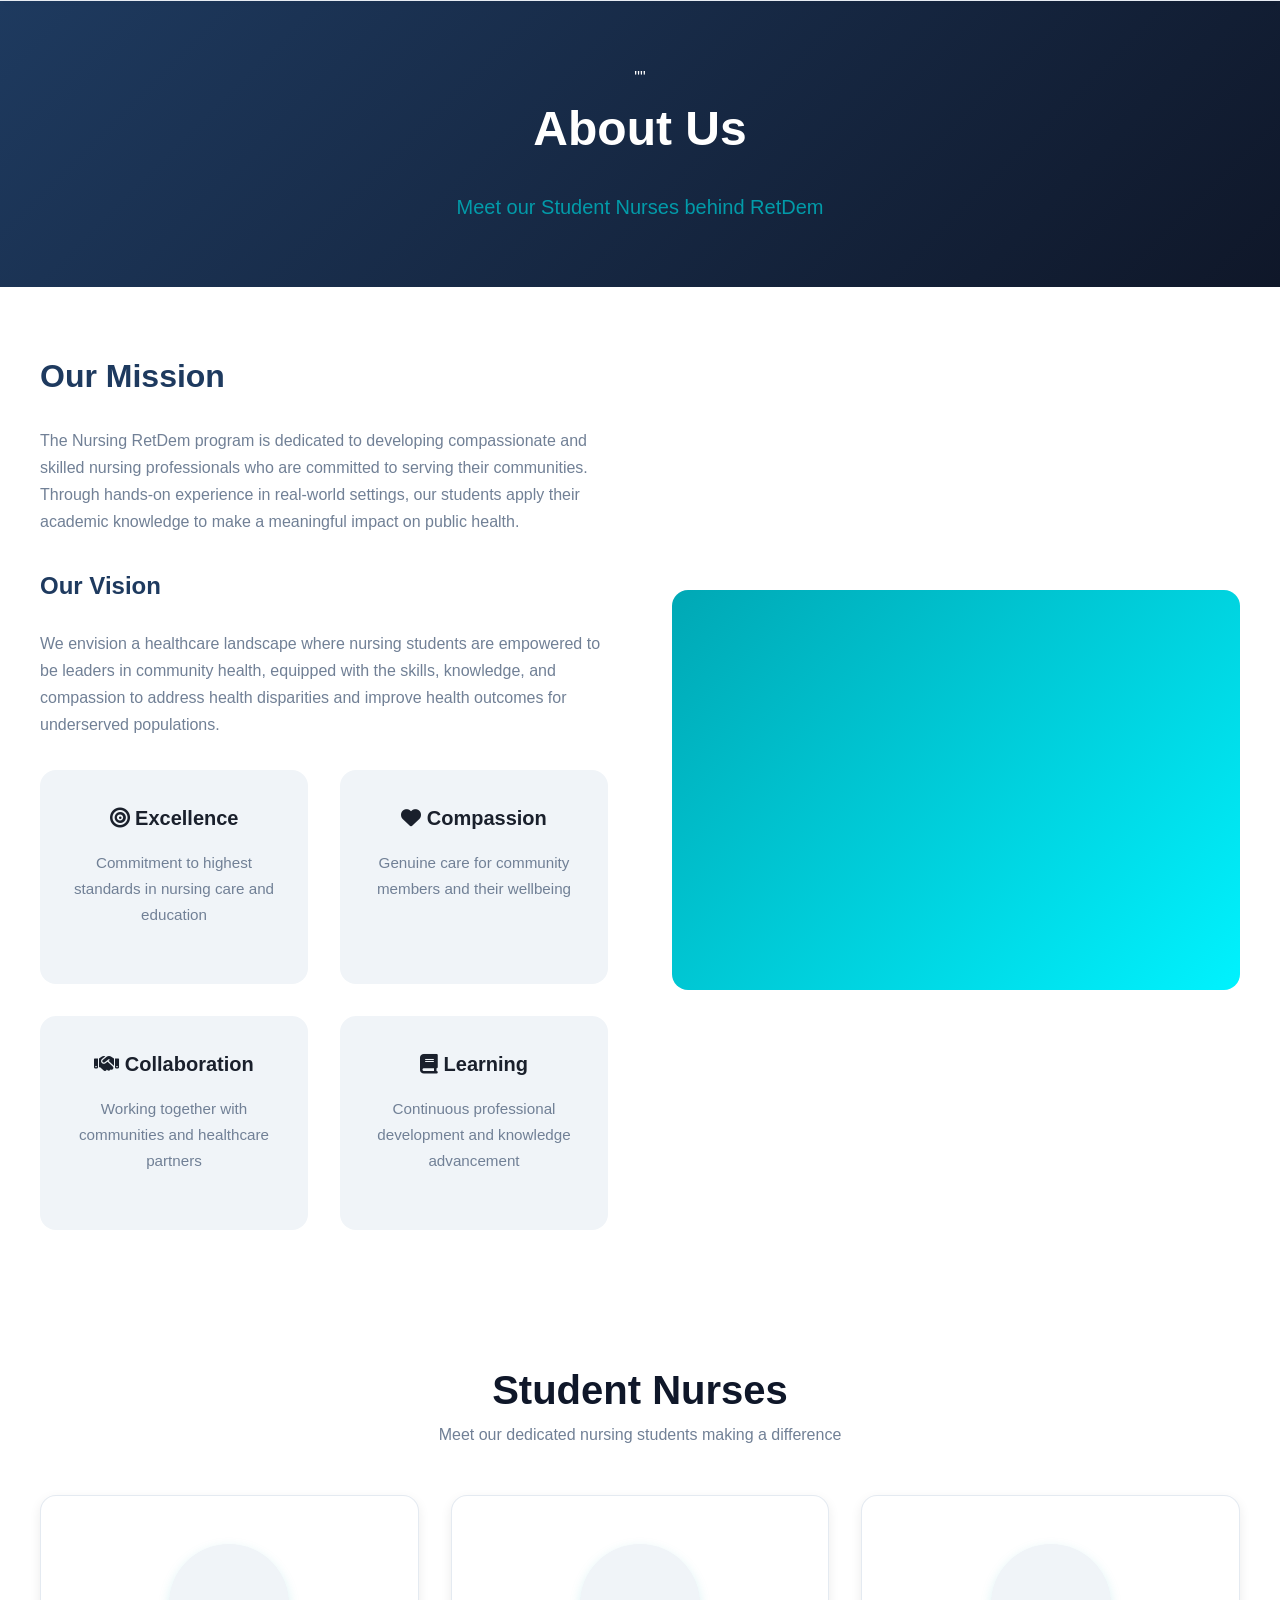
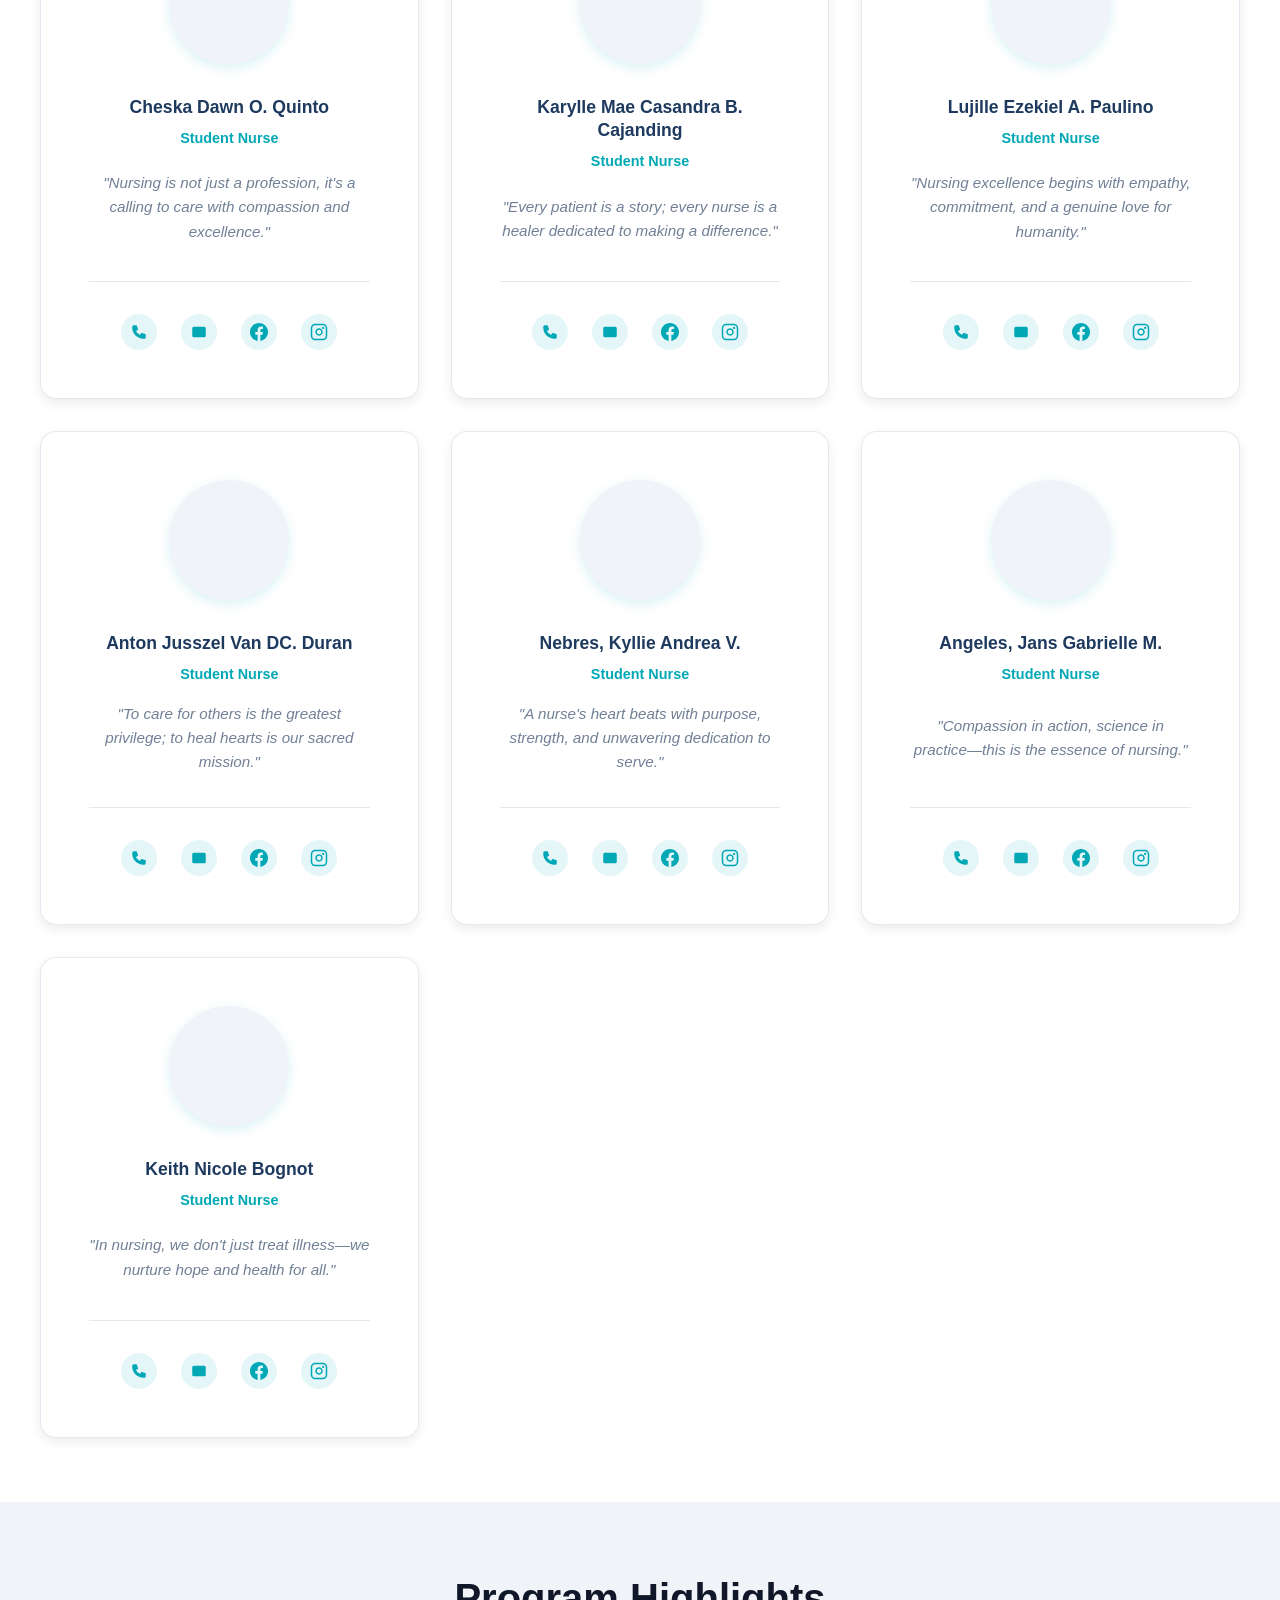
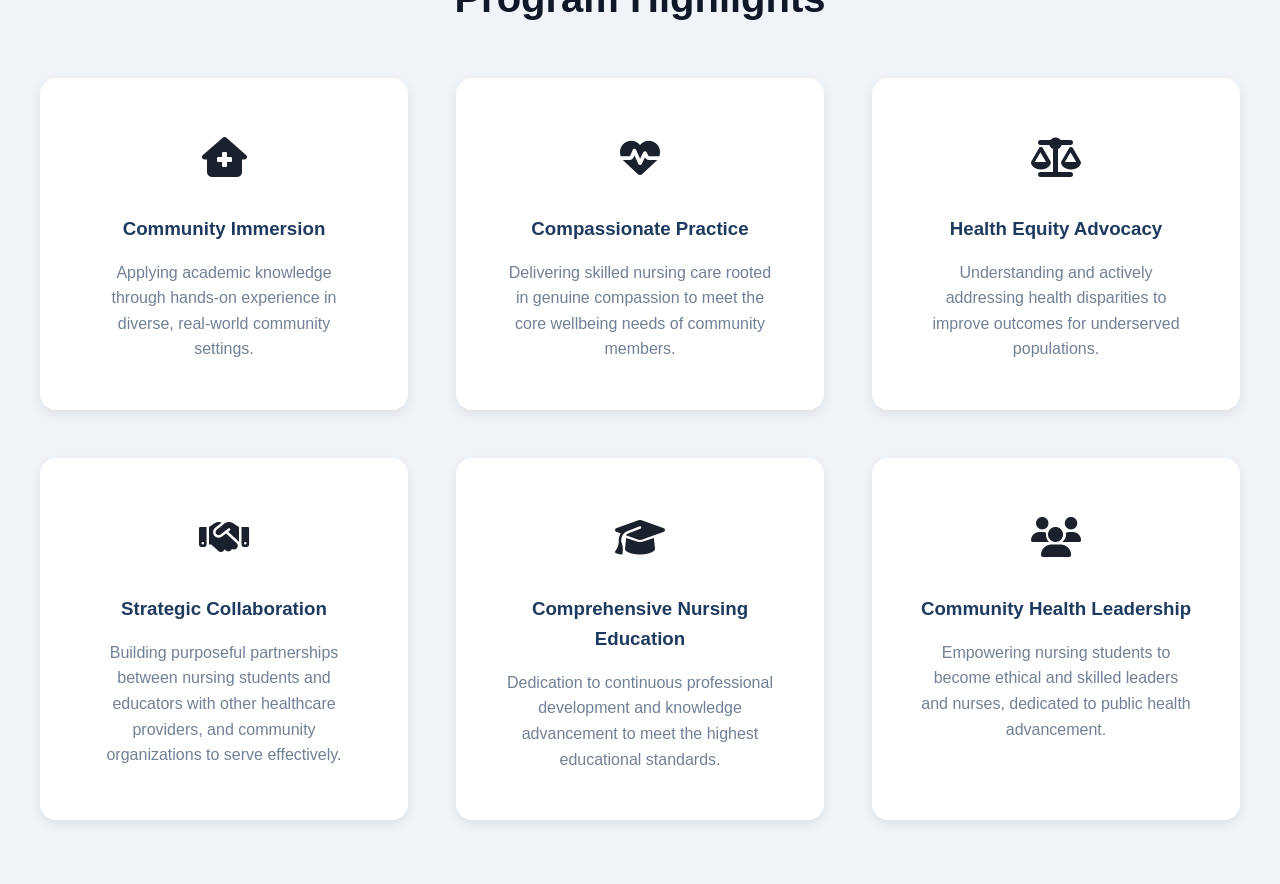
==== commit fd26767c: "fix image position" ====
--- a/pages/about.html
+++ b/pages/about.html
@@ -6,6 +6,7 @@
     <title>About Us - Nursing RetDem</title>
     <link rel="stylesheet" href="../css/styles.css">
     <link rel="stylesheet" href="../css/pages.css">
+    <link rel="stylesheet" href="https://cdnjs.cloudflare.com/ajax/libs/font-awesome/6.5.2/css/all.min.css" integrity="sha512-SnH5WK+bZxgPHs44uWIX+LLJAJ9/2PkPKZ5QiAj6Ta86w+fsb2TkcmfRyVX3pBnMFcV7oQPJkl9QevSCWr3W6A==" crossorigin="anonymous" referrerpolicy="no-referrer" />
     <script>
         (function() {
             const darkMode = localStorage.getItem('darkMode');
@@ -20,7 +21,7 @@
     <div class="navbar" data-include="../partials/header.html"></div>
 
     <!-- Page Header -->
-    <section class="page-header">
+    <section class="page-header">""
         <div class="header-content">
             <h1 class="header-title">About Us</h1>
             <p class="header-subtitle">Meet our Student Nurses behind RetDem</p>
@@ -39,19 +40,19 @@
 
                 <div class="mission-values">
                     <div class="value-item">
-                        <h4>🎯 Excellence</h4>
+                        <h4><i class="fa-solid fa-bullseye"></i> Excellence</h4>
                         <p>Commitment to highest standards in nursing care and education</p>
                     </div>
                     <div class="value-item">
-                        <h4>❤️ Compassion</h4>
+                        <h4><i class="fa-solid fa-heart"></i> Compassion</h4>
                         <p>Genuine care for community members and their wellbeing</p>
                     </div>
                     <div class="value-item">
-                        <h4>🤝 Collaboration</h4>
+                        <h4><i class="fa-solid fa-handshake"></i> Collaboration</h4>
                         <p>Working together with communities and healthcare partners</p>
                     </div>
                     <div class="value-item">
-                        <h4>📚 Learning</h4>
+                        <h4><i class="fa-solid fa-book"></i> Learning</h4>
                         <p>Continuous professional development and knowledge advancement</p>
                     </div>
                 </div>
@@ -134,7 +135,7 @@
                 </div>
 
                 <div class="team-card">
-                    <div class="team-avatar" style="background-image: url('../assets/images/angeles.jpg');"></div>
+                    <div class="team-avatar" style="background-image: url('../assets/images/angeles.jpeg');"></div>
                     <h3>Angeles, Jans Gabrielle M.</h3>
                     <p class="team-role">Student Nurse</p>
                     <p class="team-bio">"Compassion in action, science in practice—this is the essence of nursing."</p>
@@ -168,34 +169,34 @@
             <h2 class="section-title">Program Highlights</h2>
             <div class="highlights-grid">
                 <div class="highlight-item">
-                    <div class="highlight-icon">🏥</div>
-                    <h3>Clinical Experience</h3>
-                    <p>200+ hours of practical nursing care in diverse community settings</p>
-                </div>
-                <div class="highlight-item">
-                    <div class="highlight-icon">📚</div>
-                    <h3>Knowledge Building</h3>
-                    <p>Comprehensive training in public health, community nursing, and patient care</p>
-                </div>
-                <div class="highlight-item">
-                    <div class="highlight-icon">🌍</div>
-                    <h3>Global Perspective</h3>
-                    <p>Understanding diverse health needs across different communities</p>
-                </div>
-                <div class="highlight-item">
-                    <div class="highlight-icon">🤝</div>
-                    <h3>Partnership Building</h3>
-                    <p>Collaboration with healthcare providers, NGOs, and community organizations</p>
-                </div>
-                <div class="highlight-item">
-                    <div class="highlight-icon">🎓</div>
-                    <h3>Professional Development</h3>
-                    <p>Certifications and credentials that enhance nursing career prospects</p>
-                </div>
-                <div class="highlight-item">
-                    <div class="highlight-icon">💪</div>
-                    <h3>Leadership Skills</h3>
-                    <p>Development of critical thinking, communication, and decision-making abilities</p>
+                    <div class="highlight-icon"><i class="fa-solid fa-house-medical"></i></div>
+                    <h3>Community Immersion</h3>
+                    <p>Applying academic knowledge through hands-on experience in diverse, real-world community settings.</p>
+                </div>
+                <div class="highlight-item">
+                    <div class="highlight-icon"><i class="fa-solid fa-heart-pulse"></i></div>
+                    <h3>Compassionate Practice</h3>
+                    <p>Delivering skilled nursing care rooted in genuine compassion to meet the core wellbeing needs of community members.</p>
+                </div>
+                <div class="highlight-item">
+                    <div class="highlight-icon"><i class="fa-solid fa-scale-balanced"></i></div>
+                    <h3>Health Equity Advocacy</h3>
+                    <p>Understanding and actively addressing health disparities to improve outcomes for underserved populations.</p>
+                </div>
+                <div class="highlight-item">
+                    <div class="highlight-icon"><i class="fa-solid fa-handshake"></i></div>
+                    <h3>Strategic Collaboration</h3>
+                    <p>Building purposeful partnerships between nursing students and educators with other healthcare providers, and community organizations to serve effectively.</p>
+                </div>
+                <div class="highlight-item">
+                    <div class="highlight-icon"><i class="fa-solid fa-graduation-cap"></i></div>
+                    <h3>Comprehensive Nursing Education</h3>
+                    <p>Dedication to continuous professional development and knowledge advancement to meet the highest educational standards.</p>
+                </div>
+                <div class="highlight-item">
+                    <div class="highlight-icon"><i class="fa-solid fa-users"></i></div>
+                    <h3>Community Health Leadership</h3>
+                    <p>Empowering nursing students to become ethical and skilled leaders and nurses, dedicated to public health advancement.</p>
                 </div>
             </div>
         </div>
--- a/css/pages.css
+++ b/css/pages.css
@@ -972,7 +972,6 @@
     margin: 0 auto var(--spacing-lg);
     background: var(--secondary-gray);
     background-size: cover;
-    background-position: center;
     background-repeat: no-repeat;
     flex-shrink: 0;
     box-shadow: 0 4px 12px rgba(0, 168, 181, 0.15);
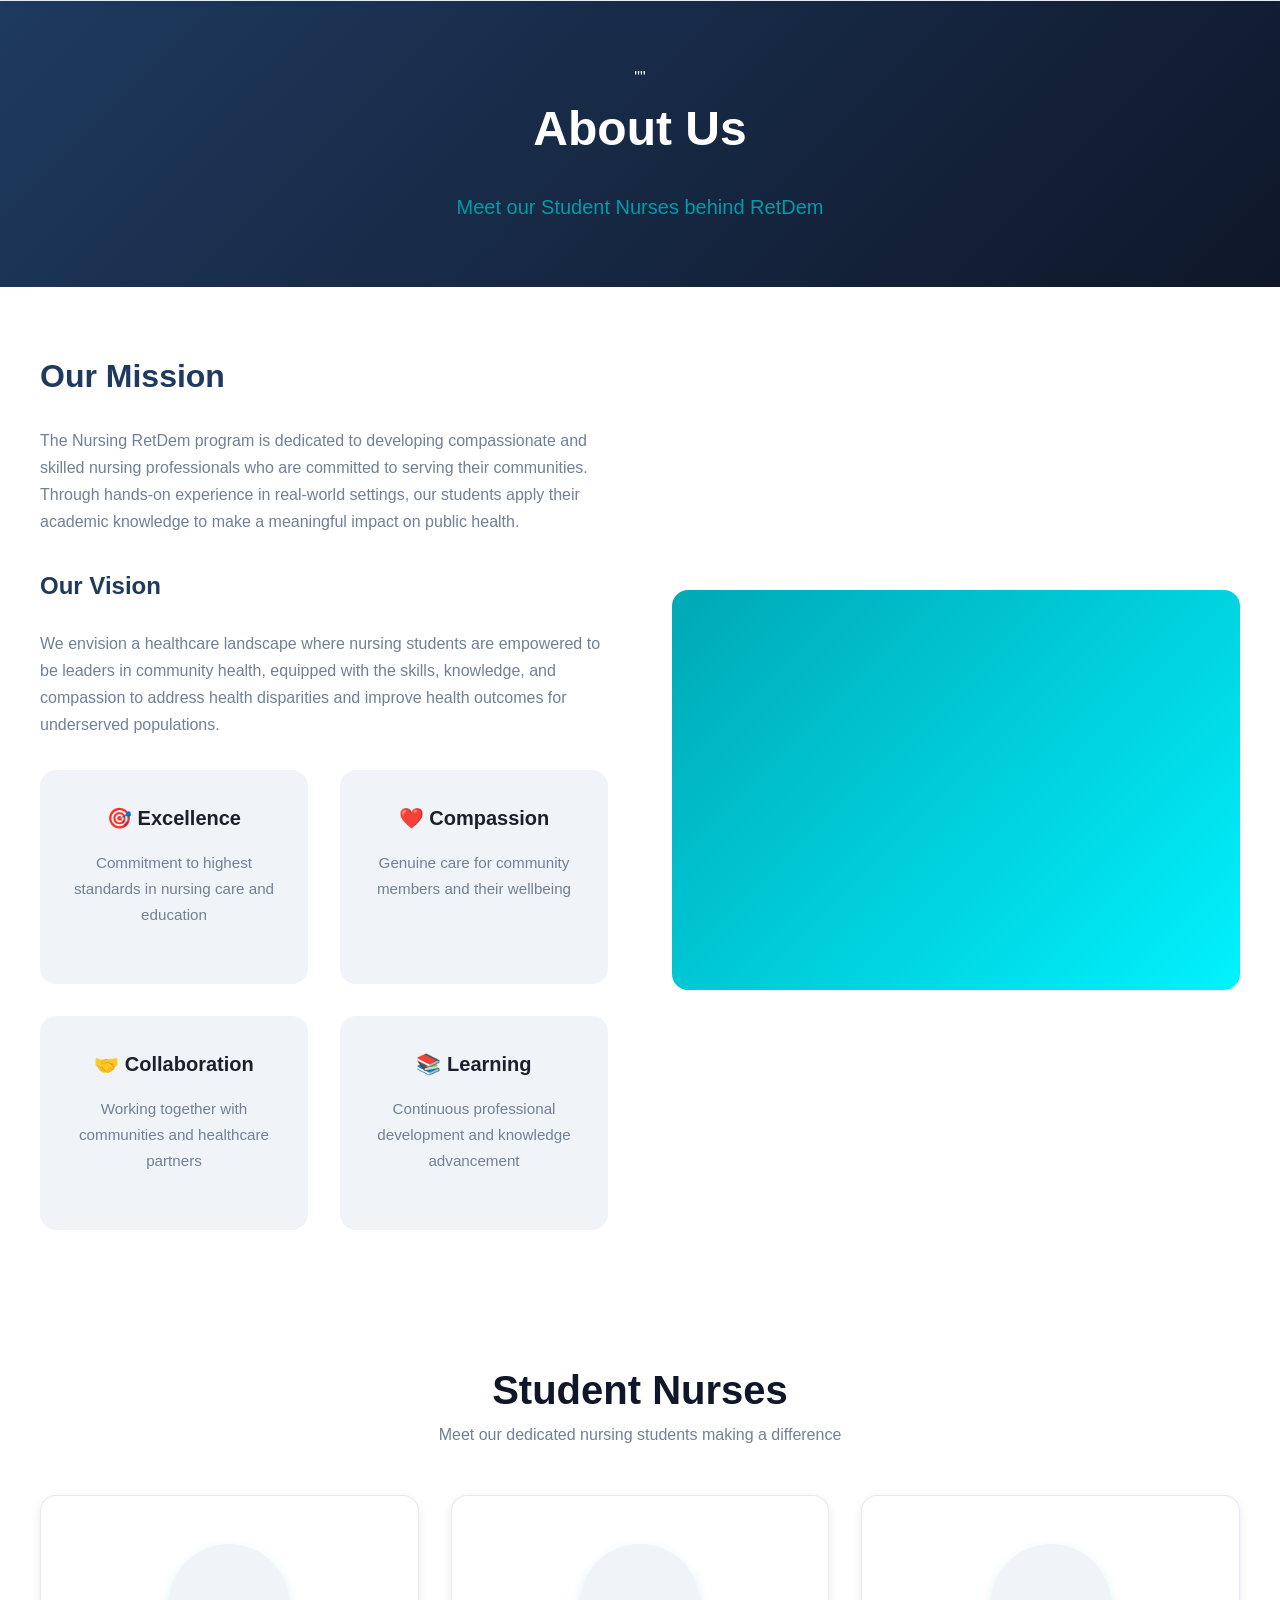
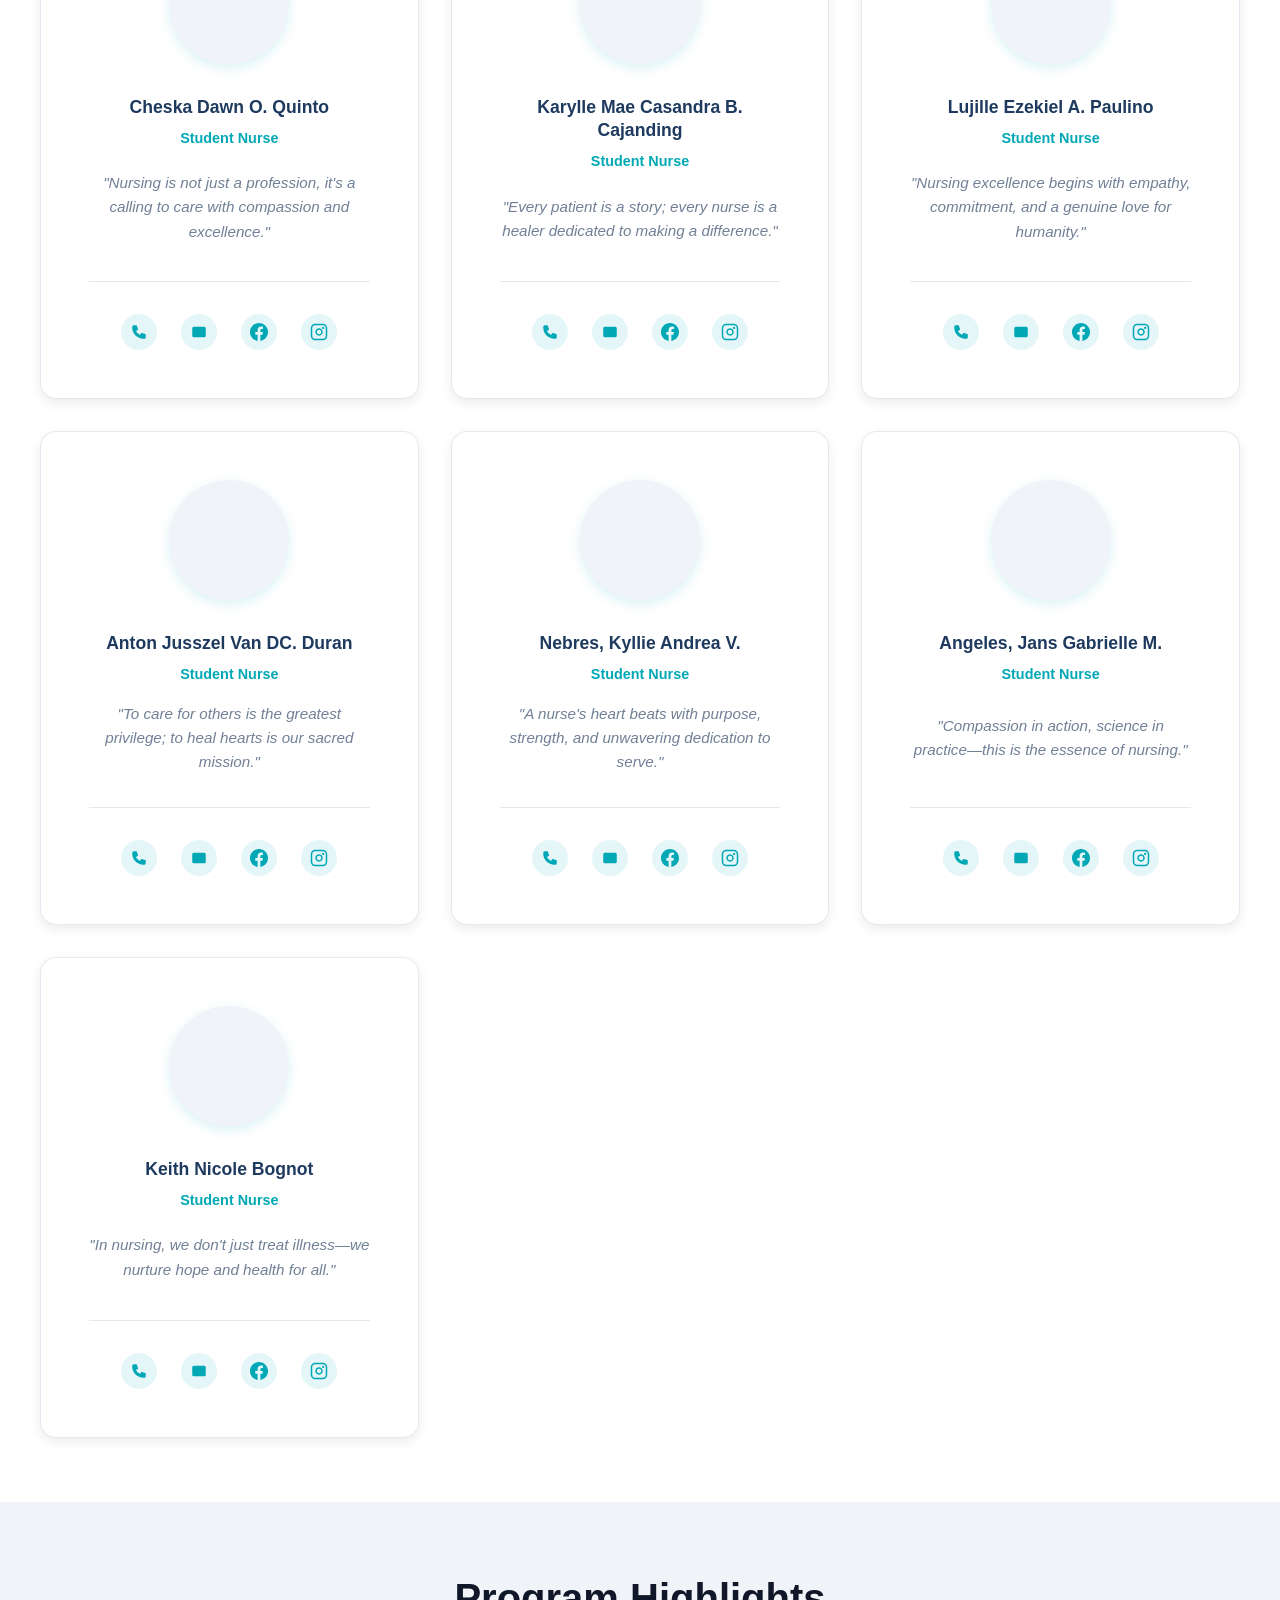
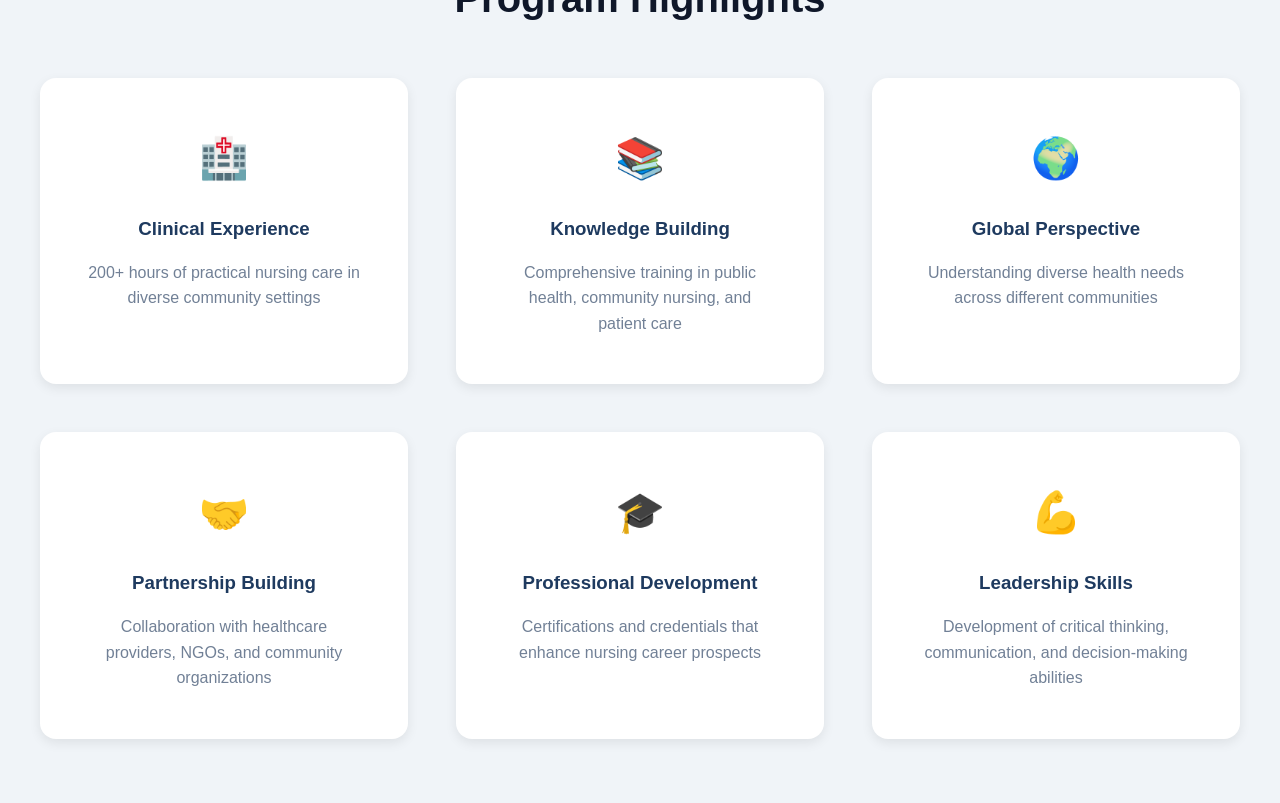
==== commit a46e3db9: "fix image position" ====
--- a/pages/about.html
+++ b/pages/about.html
@@ -6,7 +6,6 @@
     <title>About Us - Nursing RetDem</title>
     <link rel="stylesheet" href="../css/styles.css">
     <link rel="stylesheet" href="../css/pages.css">
-    <link rel="stylesheet" href="https://cdnjs.cloudflare.com/ajax/libs/font-awesome/6.5.2/css/all.min.css" integrity="sha512-SnH5WK+bZxgPHs44uWIX+LLJAJ9/2PkPKZ5QiAj6Ta86w+fsb2TkcmfRyVX3pBnMFcV7oQPJkl9QevSCWr3W6A==" crossorigin="anonymous" referrerpolicy="no-referrer" />
     <script>
         (function() {
             const darkMode = localStorage.getItem('darkMode');
@@ -40,19 +39,19 @@
 
                 <div class="mission-values">
                     <div class="value-item">
-                        <h4><i class="fa-solid fa-bullseye"></i> Excellence</h4>
+                        <h4>🎯 Excellence</h4>
                         <p>Commitment to highest standards in nursing care and education</p>
                     </div>
                     <div class="value-item">
-                        <h4><i class="fa-solid fa-heart"></i> Compassion</h4>
+                        <h4>❤️ Compassion</h4>
                         <p>Genuine care for community members and their wellbeing</p>
                     </div>
                     <div class="value-item">
-                        <h4><i class="fa-solid fa-handshake"></i> Collaboration</h4>
+                        <h4>🤝 Collaboration</h4>
                         <p>Working together with communities and healthcare partners</p>
                     </div>
                     <div class="value-item">
-                        <h4><i class="fa-solid fa-book"></i> Learning</h4>
+                        <h4>📚 Learning</h4>
                         <p>Continuous professional development and knowledge advancement</p>
                     </div>
                 </div>
@@ -169,34 +168,34 @@
             <h2 class="section-title">Program Highlights</h2>
             <div class="highlights-grid">
                 <div class="highlight-item">
-                    <div class="highlight-icon"><i class="fa-solid fa-house-medical"></i></div>
-                    <h3>Community Immersion</h3>
-                    <p>Applying academic knowledge through hands-on experience in diverse, real-world community settings.</p>
-                </div>
-                <div class="highlight-item">
-                    <div class="highlight-icon"><i class="fa-solid fa-heart-pulse"></i></div>
-                    <h3>Compassionate Practice</h3>
-                    <p>Delivering skilled nursing care rooted in genuine compassion to meet the core wellbeing needs of community members.</p>
-                </div>
-                <div class="highlight-item">
-                    <div class="highlight-icon"><i class="fa-solid fa-scale-balanced"></i></div>
-                    <h3>Health Equity Advocacy</h3>
-                    <p>Understanding and actively addressing health disparities to improve outcomes for underserved populations.</p>
-                </div>
-                <div class="highlight-item">
-                    <div class="highlight-icon"><i class="fa-solid fa-handshake"></i></div>
-                    <h3>Strategic Collaboration</h3>
-                    <p>Building purposeful partnerships between nursing students and educators with other healthcare providers, and community organizations to serve effectively.</p>
-                </div>
-                <div class="highlight-item">
-                    <div class="highlight-icon"><i class="fa-solid fa-graduation-cap"></i></div>
-                    <h3>Comprehensive Nursing Education</h3>
-                    <p>Dedication to continuous professional development and knowledge advancement to meet the highest educational standards.</p>
-                </div>
-                <div class="highlight-item">
-                    <div class="highlight-icon"><i class="fa-solid fa-users"></i></div>
-                    <h3>Community Health Leadership</h3>
-                    <p>Empowering nursing students to become ethical and skilled leaders and nurses, dedicated to public health advancement.</p>
+                    <div class="highlight-icon">🏥</div>
+                    <h3>Clinical Experience</h3>
+                    <p>200+ hours of practical nursing care in diverse community settings</p>
+                </div>
+                <div class="highlight-item">
+                    <div class="highlight-icon">📚</div>
+                    <h3>Knowledge Building</h3>
+                    <p>Comprehensive training in public health, community nursing, and patient care</p>
+                </div>
+                <div class="highlight-item">
+                    <div class="highlight-icon">🌍</div>
+                    <h3>Global Perspective</h3>
+                    <p>Understanding diverse health needs across different communities</p>
+                </div>
+                <div class="highlight-item">
+                    <div class="highlight-icon">🤝</div>
+                    <h3>Partnership Building</h3>
+                    <p>Collaboration with healthcare providers, NGOs, and community organizations</p>
+                </div>
+                <div class="highlight-item">
+                    <div class="highlight-icon">🎓</div>
+                    <h3>Professional Development</h3>
+                    <p>Certifications and credentials that enhance nursing career prospects</p>
+                </div>
+                <div class="highlight-item">
+                    <div class="highlight-icon">💪</div>
+                    <h3>Leadership Skills</h3>
+                    <p>Development of critical thinking, communication, and decision-making abilities</p>
                 </div>
             </div>
         </div>
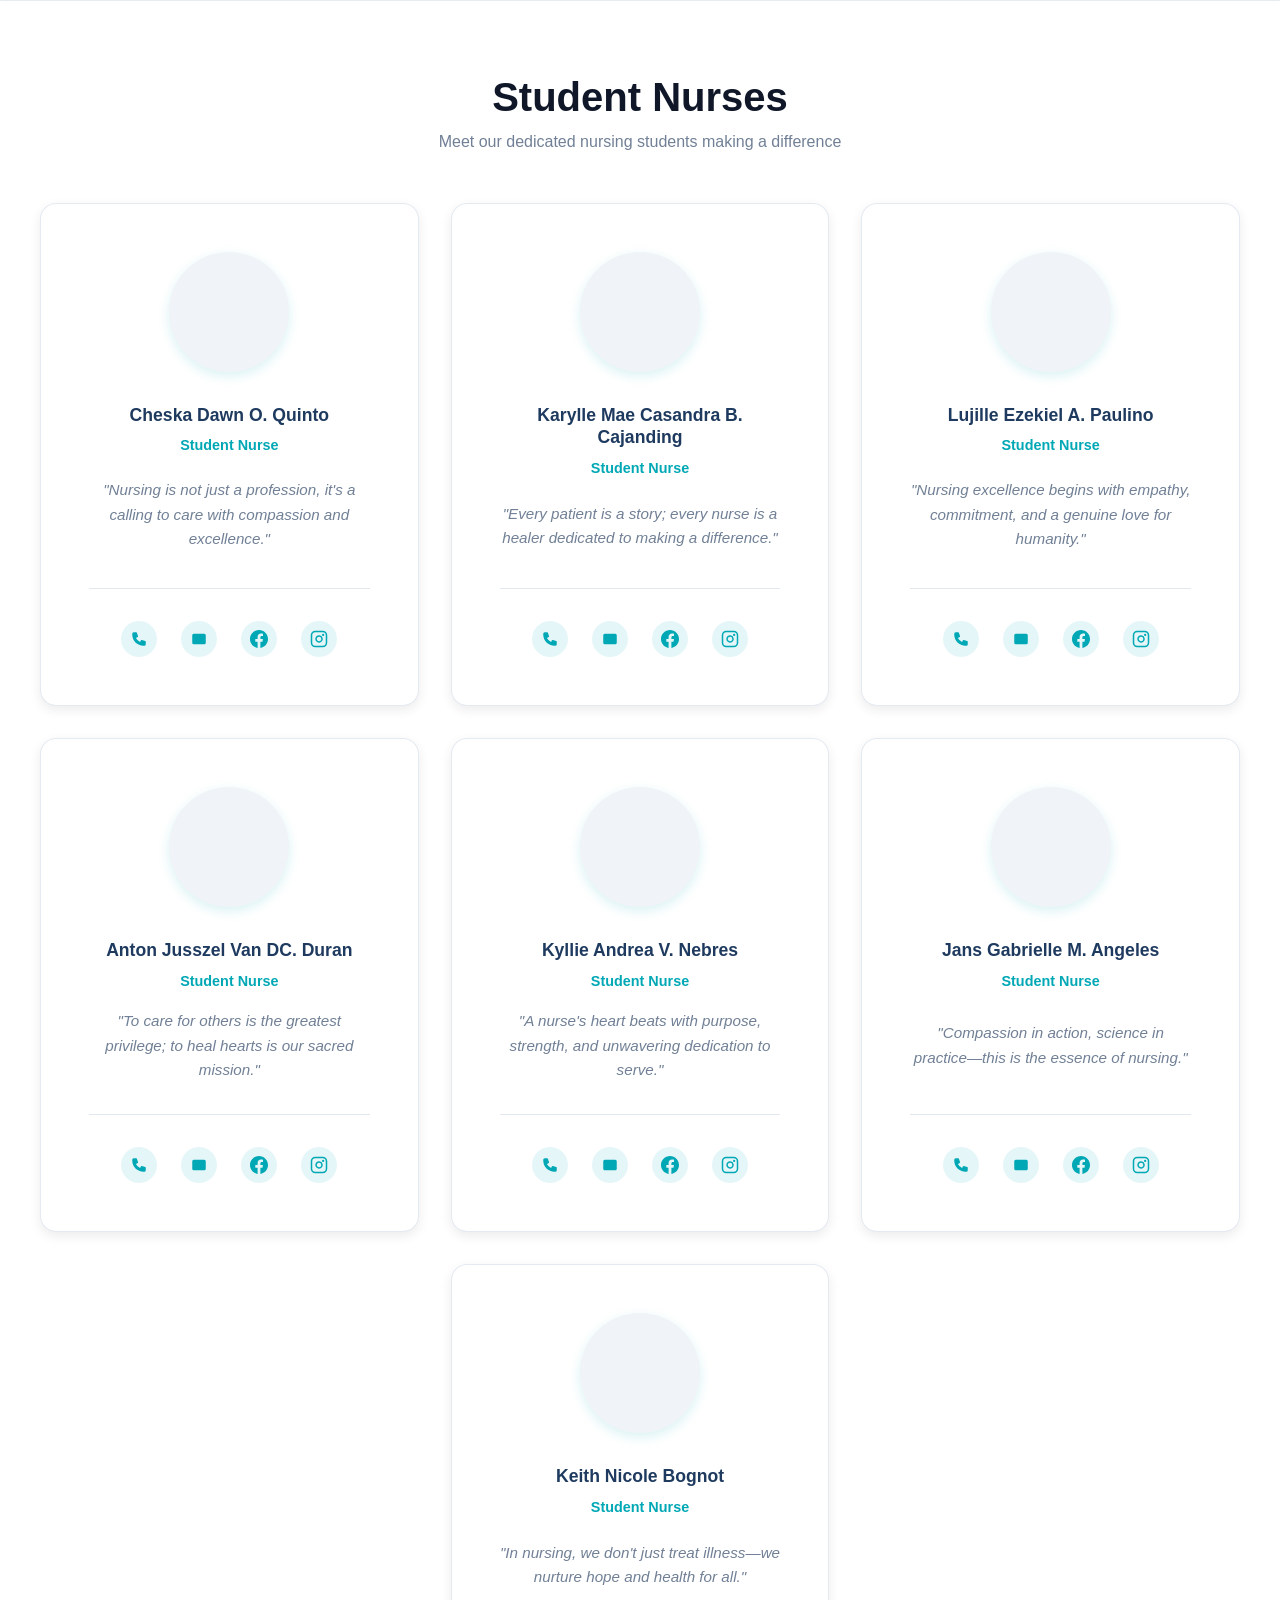
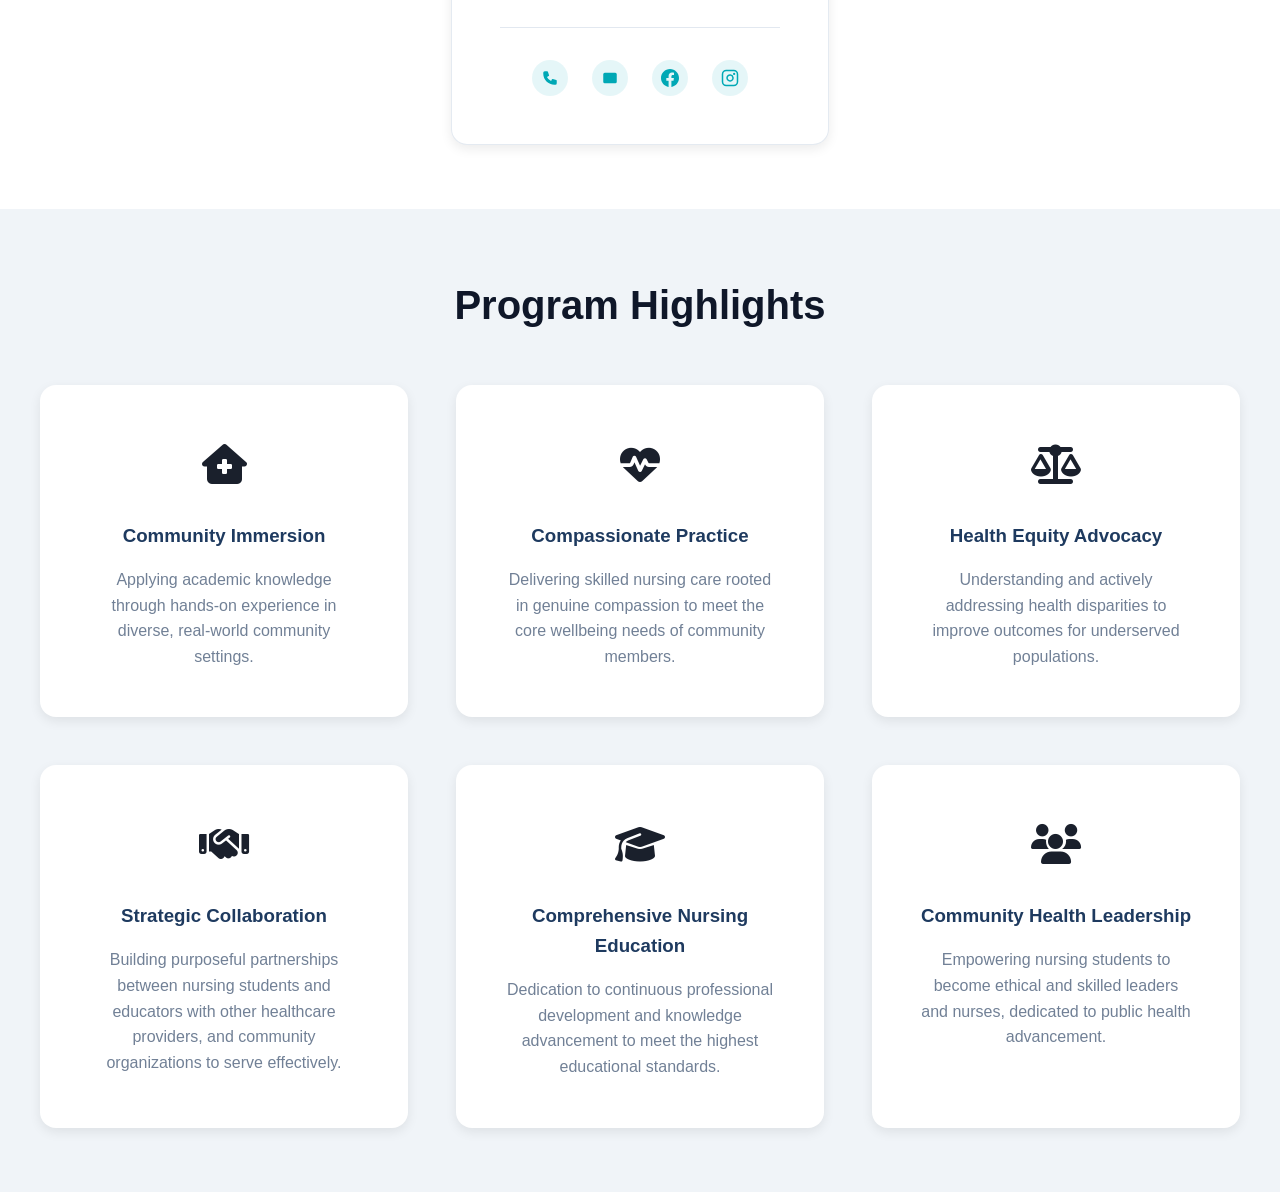
==== commit 4c22c9a2: "added favicon" ====
--- a/pages/about.html
+++ b/pages/about.html
@@ -1,66 +1,78 @@
 <!DOCTYPE html>
 <html lang="en">
+
 <head>
     <meta charset="UTF-8">
     <meta name="viewport" content="width=device-width, initial-scale=1.0">
     <title>About Us - Nursing RetDem</title>
     <link rel="stylesheet" href="../css/styles.css">
     <link rel="stylesheet" href="../css/pages.css">
+    <link rel="stylesheet" href="https://cdnjs.cloudflare.com/ajax/libs/font-awesome/6.5.2/css/all.min.css"
+        integrity="sha512-SnH5WK+bZxgPHs44uWIX+LLJAJ9/2PkPKZ5QiAj6Ta86w+fsb2TkcmfRyVX3pBnMFcV7oQPJkl9QevSCWr3W6A=="
+        crossorigin="anonymous" referrerpolicy="no-referrer" />
     <script>
-        (function() {
+        (function () {
             const darkMode = localStorage.getItem('darkMode');
             if (darkMode === 'true') {
                 document.documentElement.classList.add('dark-mode');
             }
         })();
     </script>
+    <link rel="icon" type="image/png" href="../assets/icons/nurse.png">
 </head>
+
 <body>
     <!-- Navigation -->
     <div class="navbar" data-include="../partials/header.html"></div>
 
     <!-- Page Header -->
-    <section class="page-header">""
+    <!-- <section class="page-header">
         <div class="header-content">
             <h1 class="header-title">About Us</h1>
             <p class="header-subtitle">Meet our Student Nurses behind RetDem</p>
         </div>
-    </section>
+    </section> -->
 
     <!-- Mission & Vision Section -->
-    <section class="mission-section">
+    <!-- <section class="mission-section">
         <div class="mission-container">
             <div class="mission-content">
                 <h2>Our Mission</h2>
-                <p>The Nursing RetDem program is dedicated to developing compassionate and skilled nursing professionals who are committed to serving their communities. Through hands-on experience in real-world settings, our students apply their academic knowledge to make a meaningful impact on public health.</p>
-                
+                <p>The Nursing RetDem program is dedicated to developing compassionate and skilled nursing professionals
+                    who are committed to serving their communities. Through hands-on experience in real-world settings,
+                    our students apply their academic knowledge to make a meaningful impact on public health.</p>
+
                 <h3>Our Vision</h3>
-                <p>We envision a healthcare landscape where nursing students are empowered to be leaders in community health, equipped with the skills, knowledge, and compassion to address health disparities and improve health outcomes for underserved populations.</p>
+                <p>We envision a healthcare landscape where nursing students are empowered to be leaders in community
+                    health, equipped with the skills, knowledge, and compassion to address health disparities and
+                    improve health outcomes for underserved populations.</p>
 
                 <div class="mission-values">
                     <div class="value-item">
-                        <h4>🎯 Excellence</h4>
+                        <h4><i class="fa-solid fa-bullseye"></i> Excellence</h4>
                         <p>Commitment to highest standards in nursing care and education</p>
                     </div>
                     <div class="value-item">
-                        <h4>❤️ Compassion</h4>
+                        <h4><i class="fa-solid fa-heart"></i> Compassion</h4>
                         <p>Genuine care for community members and their wellbeing</p>
                     </div>
                     <div class="value-item">
-                        <h4>🤝 Collaboration</h4>
+                        <h4><i class="fa-solid fa-handshake"></i> Collaboration</h4>
                         <p>Working together with communities and healthcare partners</p>
                     </div>
                     <div class="value-item">
-                        <h4>📚 Learning</h4>
+                        <h4><i class="fa-solid fa-book"></i> Learning</h4>
                         <p>Continuous professional development and knowledge advancement</p>
                     </div>
                 </div>
             </div>
             <div class="mission-image">
-                <div style="background: linear-gradient(135deg, var(--primary-teal) 0%, var(--accent-cyan) 100%); width: 100%; height: 400px; border-radius: var(--radius-lg);"></div>
+                <div
+                    style="background: linear-gradient(135deg, var(--primary-teal) 0%, var(--accent-cyan) 100%); width: 100%; height: 400px; border-radius: var(--radius-lg);">
+                </div>
             </div>
         </div>
-    </section>
+    </section> -->
 
     <!-- Student Nurses Section -->
     <section class="ambassadors-section">
@@ -72,12 +84,34 @@
                     <div class="team-avatar" style="background-image: url('../assets/images/quinto.jpg');"></div>
                     <h3>Cheska Dawn O. Quinto</h3>
                     <p class="team-role">Student Nurse</p>
-                    <p class="team-bio">"Nursing is not just a profession, it's a calling to care with compassion and excellence."</p>
-                    <div class="team-contact">
-                        <a href="tel:09761788891" title="Call" aria-label="Call Cheska"><svg class="icon" viewBox="0 0 24 24" fill="currentColor"><path d="M3 5a2 2 0 012-2h3.28a1 1 0 01.948.684l1.498 4.493a1 1 0 01-.502 1.21l-2.257 1.13a11.042 11.042 0 005.516 5.516l1.13-2.257a1 1 0 011.21-.502l4.493 1.498a1 1 0 01.684.949V19a2 2 0 01-2 2h-1C9.716 21 3 14.284 3 6V5z"/></svg></a>
-                        <a href="mailto:cheskadawn.quinto@gmail.com" title="Email" aria-label="Email Cheska"><svg class="icon" viewBox="0 0 24 24" fill="currentColor"><path d="M3 8l7.89 5.26a2 2 0 002.22 0L21 8M5 19h14a2 2 0 002-2V7a2 2 0 00-2-2H5a2 2 0 00-2 2v10a2 2 0 002 2z"/></svg></a>
-                        <a href="https://www.facebook.com/iskadawn" target="_blank" rel="noopener noreferrer" title="Facebook" aria-label="Cheska Facebook"><svg class="icon" viewBox="0 0 24 24" fill="currentColor"><path d="M24 12.073c0-6.627-5.373-12-12-12s-12 5.373-12 12c0 5.99 4.388 10.954 10.125 11.854v-8.385H7.078v-3.47h3.047V9.43c0-3.007 1.792-4.669 4.533-4.669 1.312 0 2.686.235 2.686.235v2.953H15.83c-1.491 0-1.956.925-1.956 1.874v2.25h3.328l-.532 3.47h-2.796v8.385C19.612 23.027 24 18.062 24 12.073z"/></svg></a>
-                        <a href="https://www.instagram.com/iskadawnn?igsh=bTNleTA0dWY5ZWgw&utm_source=qr" target="_blank" rel="noopener noreferrer" title="Instagram" aria-label="Cheska Instagram"><svg class="icon" viewBox="0 0 24 24" fill="currentColor"><rect x="2" y="2" width="20" height="20" rx="5" ry="5" fill="none" stroke="currentColor" stroke-width="2"/><path d="M16 11.37A4 4 0 1112.63 8 4 4 0 0116 11.37z" fill="none" stroke="currentColor" stroke-width="2"/><circle cx="17.5" cy="6.5" r="1.5" fill="currentColor"/></svg></a>
+                    <p class="team-bio">"Nursing is not just a profession, it's a calling to care with compassion and
+                        excellence."</p>
+                    <div class="team-contact">
+                        <a href="tel:09761788891" title="Call" aria-label="Call Cheska"><svg class="icon"
+                                viewBox="0 0 24 24" fill="currentColor">
+                                <path
+                                    d="M3 5a2 2 0 012-2h3.28a1 1 0 01.948.684l1.498 4.493a1 1 0 01-.502 1.21l-2.257 1.13a11.042 11.042 0 005.516 5.516l1.13-2.257a1 1 0 011.21-.502l4.493 1.498a1 1 0 01.684.949V19a2 2 0 01-2 2h-1C9.716 21 3 14.284 3 6V5z" />
+                            </svg></a>
+                        <a href="mailto:cheskadawn.quinto@gmail.com" title="Email" aria-label="Email Cheska"><svg
+                                class="icon" viewBox="0 0 24 24" fill="currentColor">
+                                <path
+                                    d="M3 8l7.89 5.26a2 2 0 002.22 0L21 8M5 19h14a2 2 0 002-2V7a2 2 0 00-2-2H5a2 2 0 00-2 2v10a2 2 0 002 2z" />
+                            </svg></a>
+                        <a href="https://www.facebook.com/iskadawn" target="_blank" rel="noopener noreferrer"
+                            title="Facebook" aria-label="Cheska Facebook"><svg class="icon" viewBox="0 0 24 24"
+                                fill="currentColor">
+                                <path
+                                    d="M24 12.073c0-6.627-5.373-12-12-12s-12 5.373-12 12c0 5.99 4.388 10.954 10.125 11.854v-8.385H7.078v-3.47h3.047V9.43c0-3.007 1.792-4.669 4.533-4.669 1.312 0 2.686.235 2.686.235v2.953H15.83c-1.491 0-1.956.925-1.956 1.874v2.25h3.328l-.532 3.47h-2.796v8.385C19.612 23.027 24 18.062 24 12.073z" />
+                            </svg></a>
+                        <a href="https://www.instagram.com/iskadawnn?igsh=bTNleTA0dWY5ZWgw&utm_source=qr"
+                            target="_blank" rel="noopener noreferrer" title="Instagram"
+                            aria-label="Cheska Instagram"><svg class="icon" viewBox="0 0 24 24" fill="currentColor">
+                                <rect x="2" y="2" width="20" height="20" rx="5" ry="5" fill="none" stroke="currentColor"
+                                    stroke-width="2" />
+                                <path d="M16 11.37A4 4 0 1112.63 8 4 4 0 0116 11.37z" fill="none" stroke="currentColor"
+                                    stroke-width="2" />
+                                <circle cx="17.5" cy="6.5" r="1.5" fill="currentColor" />
+                            </svg></a>
                     </div>
                 </div>
 
@@ -85,12 +119,34 @@
                     <div class="team-avatar" style="background-image: url('../assets/images/cajanding.jpg');"></div>
                     <h3>Karylle Mae Casandra B. Cajanding</h3>
                     <p class="team-role">Student Nurse</p>
-                    <p class="team-bio">"Every patient is a story; every nurse is a healer dedicated to making a difference."</p>
-                    <div class="team-contact">
-                        <a href="tel:09991824371" title="Call" aria-label="Call Karylle"><svg class="icon" viewBox="0 0 24 24" fill="currentColor"><path d="M3 5a2 2 0 012-2h3.28a1 1 0 01.948.684l1.498 4.493a1 1 0 01-.502 1.21l-2.257 1.13a11.042 11.042 0 005.516 5.516l1.13-2.257a1 1 0 011.21-.502l4.493 1.498a1 1 0 01.684.949V19a2 2 0 01-2 2h-1C9.716 21 3 14.284 3 6V5z"/></svg></a>
-                        <a href="mailto:karyllecajanding@gmail.com" title="Email" aria-label="Email Karylle"><svg class="icon" viewBox="0 0 24 24" fill="currentColor"><path d="M3 8l7.89 5.26a2 2 0 002.22 0L21 8M5 19h14a2 2 0 002-2V7a2 2 0 00-2-2H5a2 2 0 00-2 2v10a2 2 0 002 2z"/></svg></a>
-                        <a href="https://www.facebook.com/kayceemae.cajanding" target="_blank" rel="noopener noreferrer" title="Facebook" aria-label="Karylle Facebook"><svg class="icon" viewBox="0 0 24 24" fill="currentColor"><path d="M24 12.073c0-6.627-5.373-12-12-12s-12 5.373-12 12c0 5.99 4.388 10.954 10.125 11.854v-8.385H7.078v-3.47h3.047V9.43c0-3.007 1.792-4.669 4.533-4.669 1.312 0 2.686.235 2.686.235v2.953H15.83c-1.491 0-1.956.925-1.956 1.874v2.25h3.328l-.532 3.47h-2.796v8.385C19.612 23.027 24 18.062 24 12.073z"/></svg></a>
-                        <a href="https://www.instagram.com/xayceex?igsh=M2k0YnR3dmVvd3Q4&utm_source=qr" target="_blank" rel="noopener noreferrer" title="Instagram" aria-label="Karylle Instagram"><svg class="icon" viewBox="0 0 24 24" fill="currentColor"><rect x="2" y="2" width="20" height="20" rx="5" ry="5" fill="none" stroke="currentColor" stroke-width="2"/><path d="M16 11.37A4 4 0 1112.63 8 4 4 0 0116 11.37z" fill="none" stroke="currentColor" stroke-width="2"/><circle cx="17.5" cy="6.5" r="1.5" fill="currentColor"/></svg></a>
+                    <p class="team-bio">"Every patient is a story; every nurse is a healer dedicated to making a
+                        difference."</p>
+                    <div class="team-contact">
+                        <a href="tel:09991824371" title="Call" aria-label="Call Karylle"><svg class="icon"
+                                viewBox="0 0 24 24" fill="currentColor">
+                                <path
+                                    d="M3 5a2 2 0 012-2h3.28a1 1 0 01.948.684l1.498 4.493a1 1 0 01-.502 1.21l-2.257 1.13a11.042 11.042 0 005.516 5.516l1.13-2.257a1 1 0 011.21-.502l4.493 1.498a1 1 0 01.684.949V19a2 2 0 01-2 2h-1C9.716 21 3 14.284 3 6V5z" />
+                            </svg></a>
+                        <a href="mailto:karyllecajanding@gmail.com" title="Email" aria-label="Email Karylle"><svg
+                                class="icon" viewBox="0 0 24 24" fill="currentColor">
+                                <path
+                                    d="M3 8l7.89 5.26a2 2 0 002.22 0L21 8M5 19h14a2 2 0 002-2V7a2 2 0 00-2-2H5a2 2 0 00-2 2v10a2 2 0 002 2z" />
+                            </svg></a>
+                        <a href="https://www.facebook.com/kayceemae.cajanding" target="_blank" rel="noopener noreferrer"
+                            title="Facebook" aria-label="Karylle Facebook"><svg class="icon" viewBox="0 0 24 24"
+                                fill="currentColor">
+                                <path
+                                    d="M24 12.073c0-6.627-5.373-12-12-12s-12 5.373-12 12c0 5.99 4.388 10.954 10.125 11.854v-8.385H7.078v-3.47h3.047V9.43c0-3.007 1.792-4.669 4.533-4.669 1.312 0 2.686.235 2.686.235v2.953H15.83c-1.491 0-1.956.925-1.956 1.874v2.25h3.328l-.532 3.47h-2.796v8.385C19.612 23.027 24 18.062 24 12.073z" />
+                            </svg></a>
+                        <a href="https://www.instagram.com/xayceex?igsh=M2k0YnR3dmVvd3Q4&utm_source=qr" target="_blank"
+                            rel="noopener noreferrer" title="Instagram" aria-label="Karylle Instagram"><svg class="icon"
+                                viewBox="0 0 24 24" fill="currentColor">
+                                <rect x="2" y="2" width="20" height="20" rx="5" ry="5" fill="none" stroke="currentColor"
+                                    stroke-width="2" />
+                                <path d="M16 11.37A4 4 0 1112.63 8 4 4 0 0116 11.37z" fill="none" stroke="currentColor"
+                                    stroke-width="2" />
+                                <circle cx="17.5" cy="6.5" r="1.5" fill="currentColor" />
+                            </svg></a>
                     </div>
                 </div>
 
@@ -98,12 +154,34 @@
                     <div class="team-avatar" style="background-image: url('../assets/images/paulino.jpg');"></div>
                     <h3>Lujille Ezekiel A. Paulino</h3>
                     <p class="team-role">Student Nurse</p>
-                    <p class="team-bio">"Nursing excellence begins with empathy, commitment, and a genuine love for humanity."</p>
-                    <div class="team-contact">
-                        <a href="tel:09690611962" title="Call" aria-label="Call Lujille"><svg class="icon" viewBox="0 0 24 24" fill="currentColor"><path d="M3 5a2 2 0 012-2h3.28a1 1 0 01.948.684l1.498 4.493a1 1 0 01-.502 1.21l-2.257 1.13a11.042 11.042 0 005.516 5.516l1.13-2.257a1 1 0 011.21-.502l4.493 1.498a1 1 0 01.684.949V19a2 2 0 01-2 2h-1C9.716 21 3 14.284 3 6V5z"/></svg></a>
-                        <a href="mailto:lujpaulino01@gmail.com" title="Email" aria-label="Email Lujille"><svg class="icon" viewBox="0 0 24 24" fill="currentColor"><path d="M3 8l7.89 5.26a2 2 0 002.22 0L21 8M5 19h14a2 2 0 002-2V7a2 2 0 00-2-2H5a2 2 0 00-2 2v10a2 2 0 002 2z"/></svg></a>
-                        <a href="https://www.facebook.com/lujezi" target="_blank" rel="noopener noreferrer" title="Facebook" aria-label="Lujille Facebook"><svg class="icon" viewBox="0 0 24 24" fill="currentColor"><path d="M24 12.073c0-6.627-5.373-12-12-12s-12 5.373-12 12c0 5.99 4.388 10.954 10.125 11.854v-8.385H7.078v-3.47h3.047V9.43c0-3.007 1.792-4.669 4.533-4.669 1.312 0 2.686.235 2.686.235v2.953H15.83c-1.491 0-1.956.925-1.956 1.874v2.25h3.328l-.532 3.47h-2.796v8.385C19.612 23.027 24 18.062 24 12.073z"/></svg></a>
-                        <a href="https://www.instagram.com/lujezi/" target="_blank" rel="noopener noreferrer" title="Instagram" aria-label="Lujille Instagram"><svg class="icon" viewBox="0 0 24 24" fill="currentColor"><rect x="2" y="2" width="20" height="20" rx="5" ry="5" fill="none" stroke="currentColor" stroke-width="2"/><path d="M16 11.37A4 4 0 1112.63 8 4 4 0 0116 11.37z" fill="none" stroke="currentColor" stroke-width="2"/><circle cx="17.5" cy="6.5" r="1.5" fill="currentColor"/></svg></a>
+                    <p class="team-bio">"Nursing excellence begins with empathy, commitment, and a genuine love for
+                        humanity."</p>
+                    <div class="team-contact">
+                        <a href="tel:09690611962" title="Call" aria-label="Call Lujille"><svg class="icon"
+                                viewBox="0 0 24 24" fill="currentColor">
+                                <path
+                                    d="M3 5a2 2 0 012-2h3.28a1 1 0 01.948.684l1.498 4.493a1 1 0 01-.502 1.21l-2.257 1.13a11.042 11.042 0 005.516 5.516l1.13-2.257a1 1 0 011.21-.502l4.493 1.498a1 1 0 01.684.949V19a2 2 0 01-2 2h-1C9.716 21 3 14.284 3 6V5z" />
+                            </svg></a>
+                        <a href="mailto:lujpaulino01@gmail.com" title="Email" aria-label="Email Lujille"><svg
+                                class="icon" viewBox="0 0 24 24" fill="currentColor">
+                                <path
+                                    d="M3 8l7.89 5.26a2 2 0 002.22 0L21 8M5 19h14a2 2 0 002-2V7a2 2 0 00-2-2H5a2 2 0 00-2 2v10a2 2 0 002 2z" />
+                            </svg></a>
+                        <a href="https://www.facebook.com/lujezi" target="_blank" rel="noopener noreferrer"
+                            title="Facebook" aria-label="Lujille Facebook"><svg class="icon" viewBox="0 0 24 24"
+                                fill="currentColor">
+                                <path
+                                    d="M24 12.073c0-6.627-5.373-12-12-12s-12 5.373-12 12c0 5.99 4.388 10.954 10.125 11.854v-8.385H7.078v-3.47h3.047V9.43c0-3.007 1.792-4.669 4.533-4.669 1.312 0 2.686.235 2.686.235v2.953H15.83c-1.491 0-1.956.925-1.956 1.874v2.25h3.328l-.532 3.47h-2.796v8.385C19.612 23.027 24 18.062 24 12.073z" />
+                            </svg></a>
+                        <a href="https://www.instagram.com/lujezi/" target="_blank" rel="noopener noreferrer"
+                            title="Instagram" aria-label="Lujille Instagram"><svg class="icon" viewBox="0 0 24 24"
+                                fill="currentColor">
+                                <rect x="2" y="2" width="20" height="20" rx="5" ry="5" fill="none" stroke="currentColor"
+                                    stroke-width="2" />
+                                <path d="M16 11.37A4 4 0 1112.63 8 4 4 0 0116 11.37z" fill="none" stroke="currentColor"
+                                    stroke-width="2" />
+                                <circle cx="17.5" cy="6.5" r="1.5" fill="currentColor" />
+                            </svg></a>
                     </div>
                 </div>
 
@@ -111,51 +189,140 @@
                     <div class="team-avatar" style="background-image: url('../assets/images/duran.jpg');"></div>
                     <h3>Anton Jusszel Van DC. Duran</h3>
                     <p class="team-role">Student Nurse</p>
-                    <p class="team-bio">"To care for others is the greatest privilege; to heal hearts is our sacred mission."</p>
-                    <div class="team-contact">
-                        <a href="tel:09764571029" title="Call" aria-label="Call Anton"><svg class="icon" viewBox="0 0 24 24" fill="currentColor"><path d="M3 5a2 2 0 012-2h3.28a1 1 0 01.948.684l1.498 4.493a1 1 0 01-.502 1.21l-2.257 1.13a11.042 11.042 0 005.516 5.516l1.13-2.257a1 1 0 011.21-.502l4.493 1.498a1 1 0 01.684.949V19a2 2 0 01-2 2h-1C9.716 21 3 14.284 3 6V5z"/></svg></a>
-                        <a href="mailto:antonjusszelvandcduran@gmail.com" title="Email" aria-label="Email Anton"><svg class="icon" viewBox="0 0 24 24" fill="currentColor"><path d="M3 8l7.89 5.26a2 2 0 002.22 0L21 8M5 19h14a2 2 0 002-2V7a2 2 0 00-2-2H5a2 2 0 00-2 2v10a2 2 0 002 2z"/></svg></a>
-                        <a href="https://www.facebook.com/share/18SoDy9363/" target="_blank" rel="noopener noreferrer" title="Facebook" aria-label="Anton Facebook"><svg class="icon" viewBox="0 0 24 24" fill="currentColor"><path d="M24 12.073c0-6.627-5.373-12-12-12s-12 5.373-12 12c0 5.99 4.388 10.954 10.125 11.854v-8.385H7.078v-3.47h3.047V9.43c0-3.007 1.792-4.669 4.533-4.669 1.312 0 2.686.235 2.686.235v2.953H15.83c-1.491 0-1.956.925-1.956 1.874v2.25h3.328l-.532 3.47h-2.796v8.385C19.612 23.027 24 18.062 24 12.073z"/></svg></a>
-                        <a href="https://www.instagram.com/jusszie?igsh=YmZidnl4d2d0eDBj" target="_blank" rel="noopener noreferrer" title="Instagram" aria-label="Anton Instagram"><svg class="icon" viewBox="0 0 24 24" fill="currentColor"><rect x="2" y="2" width="20" height="20" rx="5" ry="5" fill="none" stroke="currentColor" stroke-width="2"/><path d="M16 11.37A4 4 0 1112.63 8 4 4 0 0116 11.37z" fill="none" stroke="currentColor" stroke-width="2"/><circle cx="17.5" cy="6.5" r="1.5" fill="currentColor"/></svg></a>
+                    <p class="team-bio">"To care for others is the greatest privilege; to heal hearts is our sacred
+                        mission."</p>
+                    <div class="team-contact">
+                        <a href="tel:09764571029" title="Call" aria-label="Call Anton"><svg class="icon"
+                                viewBox="0 0 24 24" fill="currentColor">
+                                <path
+                                    d="M3 5a2 2 0 012-2h3.28a1 1 0 01.948.684l1.498 4.493a1 1 0 01-.502 1.21l-2.257 1.13a11.042 11.042 0 005.516 5.516l1.13-2.257a1 1 0 011.21-.502l4.493 1.498a1 1 0 01.684.949V19a2 2 0 01-2 2h-1C9.716 21 3 14.284 3 6V5z" />
+                            </svg></a>
+                        <a href="mailto:antonjusszelvandcduran@gmail.com" title="Email" aria-label="Email Anton"><svg
+                                class="icon" viewBox="0 0 24 24" fill="currentColor">
+                                <path
+                                    d="M3 8l7.89 5.26a2 2 0 002.22 0L21 8M5 19h14a2 2 0 002-2V7a2 2 0 00-2-2H5a2 2 0 00-2 2v10a2 2 0 002 2z" />
+                            </svg></a>
+                        <a href="https://www.facebook.com/share/18SoDy9363/" target="_blank" rel="noopener noreferrer"
+                            title="Facebook" aria-label="Anton Facebook"><svg class="icon" viewBox="0 0 24 24"
+                                fill="currentColor">
+                                <path
+                                    d="M24 12.073c0-6.627-5.373-12-12-12s-12 5.373-12 12c0 5.99 4.388 10.954 10.125 11.854v-8.385H7.078v-3.47h3.047V9.43c0-3.007 1.792-4.669 4.533-4.669 1.312 0 2.686.235 2.686.235v2.953H15.83c-1.491 0-1.956.925-1.956 1.874v2.25h3.328l-.532 3.47h-2.796v8.385C19.612 23.027 24 18.062 24 12.073z" />
+                            </svg></a>
+                        <a href="https://www.instagram.com/jusszie?igsh=YmZidnl4d2d0eDBj" target="_blank"
+                            rel="noopener noreferrer" title="Instagram" aria-label="Anton Instagram"><svg class="icon"
+                                viewBox="0 0 24 24" fill="currentColor">
+                                <rect x="2" y="2" width="20" height="20" rx="5" ry="5" fill="none" stroke="currentColor"
+                                    stroke-width="2" />
+                                <path d="M16 11.37A4 4 0 1112.63 8 4 4 0 0116 11.37z" fill="none" stroke="currentColor"
+                                    stroke-width="2" />
+                                <circle cx="17.5" cy="6.5" r="1.5" fill="currentColor" />
+                            </svg></a>
                     </div>
                 </div>
 
                 <div class="team-card">
                     <div class="team-avatar" style="background-image: url('../assets/images/nebres.jpg');"></div>
-                    <h3>Nebres, Kyllie Andrea V.</h3>
-                    <p class="team-role">Student Nurse</p>
-                    <p class="team-bio">"A nurse's heart beats with purpose, strength, and unwavering dedication to serve."</p>
-                    <div class="team-contact">
-                        <a href="tel:09488556131" title="Call" aria-label="Call Kyllie"><svg class="icon" viewBox="0 0 24 24" fill="currentColor"><path d="M3 5a2 2 0 012-2h3.28a1 1 0 01.948.684l1.498 4.493a1 1 0 01-.502 1.21l-2.257 1.13a11.042 11.042 0 005.516 5.516l1.13-2.257a1 1 0 011.21-.502l4.493 1.498a1 1 0 01.684.949V19a2 2 0 01-2 2h-1C9.716 21 3 14.284 3 6V5z"/></svg></a>
-                        <a href="mailto:kyllieandreanebres@gmail.com" title="Email" aria-label="Email Kyllie"><svg class="icon" viewBox="0 0 24 24" fill="currentColor"><path d="M3 8l7.89 5.26a2 2 0 002.22 0L21 8M5 19h14a2 2 0 002-2V7a2 2 0 00-2-2H5a2 2 0 00-2 2v10a2 2 0 002 2z"/></svg></a>
-                        <a href="https://www.facebook.com/kyllieandreavillamilnebres" target="_blank" rel="noopener noreferrer" title="Facebook" aria-label="Kyllie Facebook"><svg class="icon" viewBox="0 0 24 24" fill="currentColor"><path d="M24 12.073c0-6.627-5.373-12-12-12s-12 5.373-12 12c0 5.99 4.388 10.954 10.125 11.854v-8.385H7.078v-3.47h3.047V9.43c0-3.007 1.792-4.669 4.533-4.669 1.312 0 2.686.235 2.686.235v2.953H15.83c-1.491 0-1.956.925-1.956 1.874v2.25h3.328l-.532 3.47h-2.796v8.385C19.612 23.027 24 18.062 24 12.073z"/></svg></a>
-                        <a href="https://www.instagram.com/cokecola_top_n_bottm?igsh=bngxdjZtNWg5dTg%3D&utm_source=qr" target="_blank" rel="noopener noreferrer" title="Instagram" aria-label="Kyllie Instagram"><svg class="icon" viewBox="0 0 24 24" fill="currentColor"><rect x="2" y="2" width="20" height="20" rx="5" ry="5" fill="none" stroke="currentColor" stroke-width="2"/><path d="M16 11.37A4 4 0 1112.63 8 4 4 0 0116 11.37z" fill="none" stroke="currentColor" stroke-width="2"/><circle cx="17.5" cy="6.5" r="1.5" fill="currentColor"/></svg></a>
+                    <h3>Kyllie Andrea V. Nebres</h3>
+                    <p class="team-role">Student Nurse</p>
+                    <p class="team-bio">"A nurse's heart beats with purpose, strength, and unwavering dedication to
+                        serve."</p>
+                    <div class="team-contact">
+                        <a href="tel:09488556131" title="Call" aria-label="Call Kyllie"><svg class="icon"
+                                viewBox="0 0 24 24" fill="currentColor">
+                                <path
+                                    d="M3 5a2 2 0 012-2h3.28a1 1 0 01.948.684l1.498 4.493a1 1 0 01-.502 1.21l-2.257 1.13a11.042 11.042 0 005.516 5.516l1.13-2.257a1 1 0 011.21-.502l4.493 1.498a1 1 0 01.684.949V19a2 2 0 01-2 2h-1C9.716 21 3 14.284 3 6V5z" />
+                            </svg></a>
+                        <a href="mailto:kyllieandreanebres@gmail.com" title="Email" aria-label="Email Kyllie"><svg
+                                class="icon" viewBox="0 0 24 24" fill="currentColor">
+                                <path
+                                    d="M3 8l7.89 5.26a2 2 0 002.22 0L21 8M5 19h14a2 2 0 002-2V7a2 2 0 00-2-2H5a2 2 0 00-2 2v10a2 2 0 002 2z" />
+                            </svg></a>
+                        <a href="https://www.facebook.com/kyllieandreavillamilnebres" target="_blank"
+                            rel="noopener noreferrer" title="Facebook" aria-label="Kyllie Facebook"><svg class="icon"
+                                viewBox="0 0 24 24" fill="currentColor">
+                                <path
+                                    d="M24 12.073c0-6.627-5.373-12-12-12s-12 5.373-12 12c0 5.99 4.388 10.954 10.125 11.854v-8.385H7.078v-3.47h3.047V9.43c0-3.007 1.792-4.669 4.533-4.669 1.312 0 2.686.235 2.686.235v2.953H15.83c-1.491 0-1.956.925-1.956 1.874v2.25h3.328l-.532 3.47h-2.796v8.385C19.612 23.027 24 18.062 24 12.073z" />
+                            </svg></a>
+                        <a href="https://www.instagram.com/cokecola_top_n_bottm?igsh=bngxdjZtNWg5dTg%3D&utm_source=qr"
+                            target="_blank" rel="noopener noreferrer" title="Instagram"
+                            aria-label="Kyllie Instagram"><svg class="icon" viewBox="0 0 24 24" fill="currentColor">
+                                <rect x="2" y="2" width="20" height="20" rx="5" ry="5" fill="none" stroke="currentColor"
+                                    stroke-width="2" />
+                                <path d="M16 11.37A4 4 0 1112.63 8 4 4 0 0116 11.37z" fill="none" stroke="currentColor"
+                                    stroke-width="2" />
+                                <circle cx="17.5" cy="6.5" r="1.5" fill="currentColor" />
+                            </svg></a>
                     </div>
                 </div>
 
                 <div class="team-card">
                     <div class="team-avatar" style="background-image: url('../assets/images/angeles.jpeg');"></div>
-                    <h3>Angeles, Jans Gabrielle M.</h3>
+                    <h3>Jans Gabrielle M. Angeles</h3>
                     <p class="team-role">Student Nurse</p>
                     <p class="team-bio">"Compassion in action, science in practice—this is the essence of nursing."</p>
                     <div class="team-contact">
-                        <a href="tel:09623490049" title="Call" aria-label="Call Jans"><svg class="icon" viewBox="0 0 24 24" fill="currentColor"><path d="M3 5a2 2 0 012-2h3.28a1 1 0 01.948.684l1.498 4.493a1 1 0 01-.502 1.21l-2.257 1.13a11.042 11.042 0 005.516 5.516l1.13-2.257a1 1 0 011.21-.502l4.493 1.498a1 1 0 01.684.949V19a2 2 0 01-2 2h-1C9.716 21 3 14.284 3 6V5z"/></svg></a>
-                        <a href="mailto:jansangeles20@gmail.com" title="Email" aria-label="Email Jans"><svg class="icon" viewBox="0 0 24 24" fill="currentColor"><path d="M3 8l7.89 5.26a2 2 0 002.22 0L21 8M5 19h14a2 2 0 002-2V7a2 2 0 00-2-2H5a2 2 0 00-2 2v10a2 2 0 002 2z"/></svg></a>
-                        <a href="https://www.facebook.com/share/1DTYS5ns3e/?mibextid=wwXIfr" target="_blank" rel="noopener noreferrer" title="Facebook" aria-label="Jans Facebook"><svg class="icon" viewBox="0 0 24 24" fill="currentColor"><path d="M24 12.073c0-6.627-5.373-12-12-12s-12 5.373-12 12c0 5.99 4.388 10.954 10.125 11.854v-8.385H7.078v-3.47h3.047V9.43c0-3.007 1.792-4.669 4.533-4.669 1.312 0 2.686.235 2.686.235v2.953H15.83c-1.491 0-1.956.925-1.956 1.874v2.25h3.328l-.532 3.47h-2.796v8.385C19.612 23.027 24 18.062 24 12.073z"/></svg></a>
-                        <a href="https://www.instagram.com/gbrleee_?igsh=MTBycDRhbHEzZW12cw%3D%3D&utm_source=qr" target="_blank" rel="noopener noreferrer" title="Instagram" aria-label="Jans Instagram"><svg class="icon" viewBox="0 0 24 24" fill="currentColor"><rect x="2" y="2" width="20" height="20" rx="5" ry="5" fill="none" stroke="currentColor" stroke-width="2"/><path d="M16 11.37A4 4 0 1112.63 8 4 4 0 0116 11.37z" fill="none" stroke="currentColor" stroke-width="2"/><circle cx="17.5" cy="6.5" r="1.5" fill="currentColor"/></svg></a>
-                    </div>
-                </div>
+                        <a href="tel:09623490049" title="Call" aria-label="Call Jans"><svg class="icon"
+                                viewBox="0 0 24 24" fill="currentColor">
+                                <path
+                                    d="M3 5a2 2 0 012-2h3.28a1 1 0 01.948.684l1.498 4.493a1 1 0 01-.502 1.21l-2.257 1.13a11.042 11.042 0 005.516 5.516l1.13-2.257a1 1 0 011.21-.502l4.493 1.498a1 1 0 01.684.949V19a2 2 0 01-2 2h-1C9.716 21 3 14.284 3 6V5z" />
+                            </svg></a>
+                        <a href="mailto:jansangeles20@gmail.com" title="Email" aria-label="Email Jans"><svg class="icon"
+                                viewBox="0 0 24 24" fill="currentColor">
+                                <path
+                                    d="M3 8l7.89 5.26a2 2 0 002.22 0L21 8M5 19h14a2 2 0 002-2V7a2 2 0 00-2-2H5a2 2 0 00-2 2v10a2 2 0 002 2z" />
+                            </svg></a>
+                        <a href="https://www.facebook.com/share/1DTYS5ns3e/?mibextid=wwXIfr" target="_blank"
+                            rel="noopener noreferrer" title="Facebook" aria-label="Jans Facebook"><svg class="icon"
+                                viewBox="0 0 24 24" fill="currentColor">
+                                <path
+                                    d="M24 12.073c0-6.627-5.373-12-12-12s-12 5.373-12 12c0 5.99 4.388 10.954 10.125 11.854v-8.385H7.078v-3.47h3.047V9.43c0-3.007 1.792-4.669 4.533-4.669 1.312 0 2.686.235 2.686.235v2.953H15.83c-1.491 0-1.956.925-1.956 1.874v2.25h3.328l-.532 3.47h-2.796v8.385C19.612 23.027 24 18.062 24 12.073z" />
+                            </svg></a>
+                        <a href="https://www.instagram.com/gbrleee_?igsh=MTBycDRhbHEzZW12cw%3D%3D&utm_source=qr"
+                            target="_blank" rel="noopener noreferrer" title="Instagram" aria-label="Jans Instagram"><svg
+                                class="icon" viewBox="0 0 24 24" fill="currentColor">
+                                <rect x="2" y="2" width="20" height="20" rx="5" ry="5" fill="none" stroke="currentColor"
+                                    stroke-width="2" />
+                                <path d="M16 11.37A4 4 0 1112.63 8 4 4 0 0116 11.37z" fill="none" stroke="currentColor"
+                                    stroke-width="2" />
+                                <circle cx="17.5" cy="6.5" r="1.5" fill="currentColor" />
+                            </svg></a>
+                    </div>
+                </div>
+
+                <div></div>
 
                 <div class="team-card">
                     <div class="team-avatar" style="background-image: url('../assets/images/bognot.jpg');"></div>
                     <h3>Keith Nicole Bognot</h3>
                     <p class="team-role">Student Nurse</p>
-                    <p class="team-bio">"In nursing, we don't just treat illness—we nurture hope and health for all."</p>
-                    <div class="team-contact">
-                        <a href="tel:09610613716" title="Call" aria-label="Call Keith"><svg class="icon" viewBox="0 0 24 24" fill="currentColor"><path d="M3 5a2 2 0 012-2h3.28a1 1 0 01.948.684l1.498 4.493a1 1 0 01-.502 1.21l-2.257 1.13a11.042 11.042 0 005.516 5.516l1.13-2.257a1 1 0 011.21-.502l4.493 1.498a1 1 0 01.684.949V19a2 2 0 01-2 2h-1C9.716 21 3 14.284 3 6V5z"/></svg></a>
-                        <a href="mailto:bognotkeithnicole@gmail.com" title="Email" aria-label="Email Keith"><svg class="icon" viewBox="0 0 24 24" fill="currentColor"><path d="M3 8l7.89 5.26a2 2 0 002.22 0L21 8M5 19h14a2 2 0 002-2V7a2 2 0 00-2-2H5a2 2 0 00-2 2v10a2 2 0 002 2z"/></svg></a>
-                        <a href="https://www.facebook.com/keithnicole.bognot" target="_blank" rel="noopener noreferrer" title="Facebook" aria-label="Keith Facebook"><svg class="icon" viewBox="0 0 24 24" fill="currentColor"><path d="M24 12.073c0-6.627-5.373-12-12-12s-12 5.373-12 12c0 5.99 4.388 10.954 10.125 11.854v-8.385H7.078v-3.47h3.047V9.43c0-3.007 1.792-4.669 4.533-4.669 1.312 0 2.686.235 2.686.235v2.953H15.83c-1.491 0-1.956.925-1.956 1.874v2.25h3.328l-.532 3.47h-2.796v8.385C19.612 23.027 24 18.062 24 12.073z"/></svg></a>
-                        <a href="https://www.instagram.com/ki__seu?igsh=MW9lcG9hZm51dzh1ZA%3D%3D&utm_source=qr" target="_blank" rel="noopener noreferrer" title="Instagram" aria-label="Keith Instagram"><svg class="icon" viewBox="0 0 24 24" fill="currentColor"><rect x="2" y="2" width="20" height="20" rx="5" ry="5" fill="none" stroke="currentColor" stroke-width="2"/><path d="M16 11.37A4 4 0 1112.63 8 4 4 0 0116 11.37z" fill="none" stroke="currentColor" stroke-width="2"/><circle cx="17.5" cy="6.5" r="1.5" fill="currentColor"/></svg></a>
+                    <p class="team-bio">"In nursing, we don't just treat illness—we nurture hope and health for all."
+                    </p>
+                    <div class="team-contact">
+                        <a href="tel:09610613716" title="Call" aria-label="Call Keith"><svg class="icon"
+                                viewBox="0 0 24 24" fill="currentColor">
+                                <path
+                                    d="M3 5a2 2 0 012-2h3.28a1 1 0 01.948.684l1.498 4.493a1 1 0 01-.502 1.21l-2.257 1.13a11.042 11.042 0 005.516 5.516l1.13-2.257a1 1 0 011.21-.502l4.493 1.498a1 1 0 01.684.949V19a2 2 0 01-2 2h-1C9.716 21 3 14.284 3 6V5z" />
+                            </svg></a>
+                        <a href="mailto:bognotkeithnicole@gmail.com" title="Email" aria-label="Email Keith"><svg
+                                class="icon" viewBox="0 0 24 24" fill="currentColor">
+                                <path
+                                    d="M3 8l7.89 5.26a2 2 0 002.22 0L21 8M5 19h14a2 2 0 002-2V7a2 2 0 00-2-2H5a2 2 0 00-2 2v10a2 2 0 002 2z" />
+                            </svg></a>
+                        <a href="https://www.facebook.com/keithnicole.bognot" target="_blank" rel="noopener noreferrer"
+                            title="Facebook" aria-label="Keith Facebook"><svg class="icon" viewBox="0 0 24 24"
+                                fill="currentColor">
+                                <path
+                                    d="M24 12.073c0-6.627-5.373-12-12-12s-12 5.373-12 12c0 5.99 4.388 10.954 10.125 11.854v-8.385H7.078v-3.47h3.047V9.43c0-3.007 1.792-4.669 4.533-4.669 1.312 0 2.686.235 2.686.235v2.953H15.83c-1.491 0-1.956.925-1.956 1.874v2.25h3.328l-.532 3.47h-2.796v8.385C19.612 23.027 24 18.062 24 12.073z" />
+                            </svg></a>
+                        <a href="https://www.instagram.com/ki__seu?igsh=MW9lcG9hZm51dzh1ZA%3D%3D&utm_source=qr"
+                            target="_blank" rel="noopener noreferrer" title="Instagram"
+                            aria-label="Keith Instagram"><svg class="icon" viewBox="0 0 24 24" fill="currentColor">
+                                <rect x="2" y="2" width="20" height="20" rx="5" ry="5" fill="none" stroke="currentColor"
+                                    stroke-width="2" />
+                                <path d="M16 11.37A4 4 0 1112.63 8 4 4 0 0116 11.37z" fill="none" stroke="currentColor"
+                                    stroke-width="2" />
+                                <circle cx="17.5" cy="6.5" r="1.5" fill="currentColor" />
+                            </svg></a>
                     </div>
                 </div>
             </div>
@@ -168,34 +335,40 @@
             <h2 class="section-title">Program Highlights</h2>
             <div class="highlights-grid">
                 <div class="highlight-item">
-                    <div class="highlight-icon">🏥</div>
-                    <h3>Clinical Experience</h3>
-                    <p>200+ hours of practical nursing care in diverse community settings</p>
-                </div>
-                <div class="highlight-item">
-                    <div class="highlight-icon">📚</div>
-                    <h3>Knowledge Building</h3>
-                    <p>Comprehensive training in public health, community nursing, and patient care</p>
-                </div>
-                <div class="highlight-item">
-                    <div class="highlight-icon">🌍</div>
-                    <h3>Global Perspective</h3>
-                    <p>Understanding diverse health needs across different communities</p>
-                </div>
-                <div class="highlight-item">
-                    <div class="highlight-icon">🤝</div>
-                    <h3>Partnership Building</h3>
-                    <p>Collaboration with healthcare providers, NGOs, and community organizations</p>
-                </div>
-                <div class="highlight-item">
-                    <div class="highlight-icon">🎓</div>
-                    <h3>Professional Development</h3>
-                    <p>Certifications and credentials that enhance nursing career prospects</p>
-                </div>
-                <div class="highlight-item">
-                    <div class="highlight-icon">💪</div>
-                    <h3>Leadership Skills</h3>
-                    <p>Development of critical thinking, communication, and decision-making abilities</p>
+                    <div class="highlight-icon"><i class="fa-solid fa-house-medical"></i></div>
+                    <h3>Community Immersion</h3>
+                    <p>Applying academic knowledge through hands-on experience in diverse, real-world community
+                        settings.</p>
+                </div>
+                <div class="highlight-item">
+                    <div class="highlight-icon"><i class="fa-solid fa-heart-pulse"></i></div>
+                    <h3>Compassionate Practice</h3>
+                    <p>Delivering skilled nursing care rooted in genuine compassion to meet the core wellbeing needs of
+                        community members.</p>
+                </div>
+                <div class="highlight-item">
+                    <div class="highlight-icon"><i class="fa-solid fa-scale-balanced"></i></div>
+                    <h3>Health Equity Advocacy</h3>
+                    <p>Understanding and actively addressing health disparities to improve outcomes for underserved
+                        populations.</p>
+                </div>
+                <div class="highlight-item">
+                    <div class="highlight-icon"><i class="fa-solid fa-handshake"></i></div>
+                    <h3>Strategic Collaboration</h3>
+                    <p>Building purposeful partnerships between nursing students and educators with other healthcare
+                        providers, and community organizations to serve effectively.</p>
+                </div>
+                <div class="highlight-item">
+                    <div class="highlight-icon"><i class="fa-solid fa-graduation-cap"></i></div>
+                    <h3>Comprehensive Nursing Education</h3>
+                    <p>Dedication to continuous professional development and knowledge advancement to meet the highest
+                        educational standards.</p>
+                </div>
+                <div class="highlight-item">
+                    <div class="highlight-icon"><i class="fa-solid fa-users"></i></div>
+                    <h3>Community Health Leadership</h3>
+                    <p>Empowering nursing students to become ethical and skilled leaders and nurses, dedicated to public
+                        health advancement.</p>
                 </div>
             </div>
         </div>
@@ -208,4 +381,5 @@
     <script src="../js/main.js"></script>
     <script src="../js/about.js"></script>
 </body>
-</html>
+
+</html>
--- a/css/styles.css
+++ b/css/styles.css
@@ -93,6 +93,10 @@
     color: var(--text-primary) !important;
 }
 
+.leaflet-popup-content strong {
+    color: var(--primary-black) !important;
+}
+
 .dark-mode .header-subtitle,
 .dark-mode .hero-subtitle,
 .dark-mode .feature-card:hover h3,
@@ -106,7 +110,7 @@
 }
 
 .dark-mode #darkModeToggle:hover {
-    background: var(--secondary-gray);
+    background: var(--secondary-dark-gray);
 }
 
 .dark-mode .btn-secondary {
@@ -150,7 +154,7 @@
 }
 
 .dark-mode .spotlight-badge {
-    background: var(--primary-teal) !important;
+    background: var(--secondary-gray) !important;
     color: #fff !important;
 }
 
@@ -165,8 +169,8 @@
 }
 
 .dark-mode .filter-btn.active {
-    background: var(--primary-teal);
-    color: #fff !important;
+    background: var(--secondary-dark-gray);
+    color: #000000 !important;
 }
 
 .dark-mode .category-header h3 {
@@ -302,6 +306,10 @@
     display: flex;
     align-items: center;
     justify-content: center;
+}
+
+.nav-items button .fa-moon {
+    color: var(--secondary-dark-gray);
 }
 
 .nav-menu {
@@ -351,6 +359,18 @@
     background: var(--text-primary);
     border-radius: 2px;
     transition: all var(--transition-normal);
+}
+
+.hamburger.active span:nth-child(1) {
+    transform: translateY(8px) rotate(45deg);
+}
+
+.hamburger.active span:nth-child(2) {
+    opacity: 0;
+}
+
+.hamburger.active span:nth-child(3) {
+    transform: translateY(-8px) rotate(-45deg);
 }
 
 .hamburger:focus-visible {
@@ -458,9 +478,12 @@
 }
 
 .btn-secondary:hover {
-    background: var(--secondary-light);
-    color: var(--primary-blue);
+    background: var(--secondary-dark-gray);
     transform: translateY(-2px);
+}
+
+.btn-secondary:hover .fa-moon {
+    color: var(--secondary-light-gray);
 }
 
 /* ========== Features Section ========== */
@@ -612,7 +635,7 @@
 .footer {
     background: var(--primary-dark);
     color: var(--secondary-light);
-    padding: var(--spacing-2xl) var(--spacing-lg);
+    padding: var(--spacing-md) var(--spacing-lg);
 }
 
 .footer-container {
@@ -636,6 +659,8 @@
 
 .footer-section ul {
     list-style: none;
+    display: flex;
+    gap: 3rem;
 }
 
 .footer-section li {
@@ -654,8 +679,8 @@
 
 .footer-bottom {
     text-align: center;
-    padding-top: var(--spacing-lg);
-    border-top: 1px solid rgba(255, 255, 255, 0.1);
+    /* padding-top: var(--spacing-lg); */
+    /* border-top: 1px solid rgba(255, 255, 255, 0.1); */
     opacity: 0.7;
 }
 
@@ -818,7 +843,7 @@
     }
 
     .nav-logo {
-        font-size: var(--font-size-lg);
+        font-size: var(--font-size-base);
     }
 
     .hero-title {
@@ -845,4 +870,119 @@
     .cta-content h2 {
         font-size: var(--font-size-2xl);
     }
-}+}
+
+        /* Home Page Specific Animations & Features */
+        .fade-up {
+            opacity: 0;
+            transform: translateY(30px);
+            transition: opacity 0.8s cubic-bezier(0.2, 0.8, 0.2, 1), transform 0.8s cubic-bezier(0.2, 0.8, 0.2, 1);
+        }
+        .fade-up.visible {
+            opacity: 1;
+            transform: translateY(0);
+        }
+        
+        .delay-1 { transition-delay: 0.1s; }
+        .delay-2 { transition-delay: 0.2s; }
+        .delay-3 { transition-delay: 0.3s; }
+
+        /* Stats Section */
+        .stats-section {
+            padding: 4rem 2rem;
+            background: linear-gradient(135deg, var(--primary-color), var(--primary-bold));
+            color: #ffffff;
+            text-align: center;
+        }
+        .stats-grid {
+            display: grid;
+            grid-template-columns: repeat(auto-fit, minmax(200px, 1fr));
+            gap: 2rem;
+            max-width: 1200px;
+            margin: 0 auto;
+        }
+        .stat-item h3 {
+            font-size: 3rem;
+            margin-bottom: 0.5rem;
+            font-weight: 700;
+        }
+        .stat-item p {
+            font-size: 1.1rem;
+            opacity: 0.9;
+        }
+
+        /* Modules Preview Section */
+        .modules-section {
+            padding: 5rem 2rem;
+            background: var(--bg-secondary);
+        }
+        .modules-grid {
+            display: grid;
+            grid-template-columns: repeat(auto-fit, minmax(300px, 1fr));
+            gap: 2rem;
+            max-width: 1200px;
+            margin: 0 auto;
+            margin-top: 3rem;
+        }
+        .module-card {
+            background: var(--bg-card);
+            border-radius: var(--radius-lg);
+            padding: 2rem;
+            box-shadow: var(--shadow-sm);
+            transition: transform 0.3s ease, box-shadow 0.3s ease;
+            text-decoration: none;
+            color: inherit;
+            display: flex;
+            flex-direction: column;
+            align-items: center;
+            text-align: center;
+            border: 1px solid var(--border-color);
+        }
+        .module-card:hover {
+            transform: translateY(-10px);
+            box-shadow: var(--shadow-md);
+            border-color: var(--primary-color);
+        }
+        .module-icon {
+            font-size: 2.5rem;
+            color: var(--primary-color);
+            margin-bottom: 1.5rem;
+            background: rgba(var(--primary-rgb), 0.1);
+            width: 80px;
+            height: 80px;
+            border-radius: 50%;
+            display: flex;
+            align-items: center;
+            justify-content: center;
+        }
+
+        /* CTA Section */
+        .cta-section {
+            text-align: center;
+            padding: 6rem 2rem;
+            background: url('../assets/header.jpg') center/cover fixed;
+            position: relative;
+            color: #fff;
+        }
+        .cta-section::before {
+            content: '';
+            position: absolute;
+            top: 0; left: 0; right: 0; bottom: 0;
+            background: rgba(10, 25, 47, 0.85);
+        }
+        .cta-content-wrapper {
+            position: relative;
+            z-index: 1;
+            max-width: 800px;
+            margin: 0 auto;
+        }
+        .cta-content-wrapper h2 {
+            font-size: 2.5rem;
+            margin-bottom: 1.5rem;
+        }
+
+        .info-topics li{
+            padding-top: 1rem;
+             list-style-type: none;
+        }
+        
--- a/css/pages.css
+++ b/css/pages.css
@@ -31,10 +31,10 @@
 }
 
 .map-container-full {
-    max-width: 1400px;
+    max-width: 1800px;
     margin: 0 auto;
     display: grid;
-    grid-template-columns: 300px 1fr;
+    grid-template-columns: 300px 1fr 350px;
     gap: var(--spacing-xl);
 }
 
@@ -43,9 +43,10 @@
     border-radius: var(--radius-lg);
     padding: var(--spacing-lg);
     box-shadow: 0 4px 12px rgba(0, 0, 0, 0.08);
-    height: fit-content;
+    min-height: 600px;
     position: sticky;
     top: var(--spacing-lg);
+    overflow-y: auto;
 }
 
 .search-box {
@@ -78,6 +79,33 @@
     gap: var(--spacing-sm);
 }
 
+.locations-list.scrollable {
+    max-height: 500px;
+    overflow-y: auto;
+    padding-right: var(--spacing-sm);
+    /* For Firefox */
+    scrollbar-width: thin;
+    scrollbar-color: var(--primary-teal) transparent;
+}
+
+/* WebKit (Chrome, Safari, Edge) Scrollbar styling */
+.locations-list.scrollable::-webkit-scrollbar {
+    width: 6px; /* Adjust this value to make the scrollbar thinner or thicker */
+}
+
+.locations-list.scrollable::-webkit-scrollbar-track {
+    background: transparent; /* Makes the track invisible */
+}
+
+.locations-list.scrollable::-webkit-scrollbar-thumb {
+    background-color: #cbd5e0; /* Default color of the scrollbar thumb */
+    border-radius: 10px;       /* Rounded corners for the scrollbar */
+}
+
+.locations-list.scrollable::-webkit-scrollbar-thumb:hover {
+    background-color: var(--primary-teal); /* Darken/change color on hover */
+}
+
 .location-item {
     padding: var(--spacing-md);
     background: var(--secondary-gray);
@@ -144,6 +172,99 @@
 .map-info .location-icon {
     font-size: 3rem;
     margin-bottom: var(--spacing-sm);
+}
+
+/* ========== Location Description Sidebar ========== */
+.location-description-sidebar {
+    text-align: justify;
+    background: var(--secondary-light);
+    border-radius: var(--radius-lg);
+    padding: var(--spacing-lg);
+    box-shadow: 0 8px 24px rgba(0, 0, 0, 0.12);
+    /* height: 600px; */
+    max-height: 706px;
+    position: sticky;
+    top: var(--spacing-lg);
+    display: flex;
+    flex-direction: column;
+    justify-content: flex-start;
+    border-top: 4px solid var(--primary-teal);
+    transition: all var(--transition-normal);
+}
+
+.description-content {
+    overflow-y: auto;
+    padding-right: var(--spacing-sm);
+    flex: 1 1 auto; /* Allow to take available space and shrink if necessary */
+    /* Firefox */
+    scrollbar-width: thin;
+    scrollbar-color: var(--primary-teal) transparent;
+}
+
+/* WebKit (Chrome, Safari, Edge) Scrollbar styling */
+.description-content::-webkit-scrollbar {
+    width: 6px;
+}
+
+.description-content::-webkit-scrollbar-track {
+    background: transparent;
+}
+
+.description-content::-webkit-scrollbar-thumb {
+    background-color: #cbd5e0;
+    border-radius: 10px;
+}
+
+.description-content::-webkit-scrollbar-thumb:hover {
+    background-color: var(--primary-teal);
+}
+
+.description-content h3 {
+    font-size: 1.5rem;
+    margin-bottom: var(--spacing-md);
+    color: var(--primary-blue);
+    font-weight: 800;
+    line-height: 1.3;
+    padding-bottom: var(--spacing-sm);
+    border-bottom: 2px solid rgba(0, 168, 181, 0.2);
+}
+
+.description-content p {
+    font-size: 1.05rem;
+    color: var(--text-secondary);
+    line-height: 1.8;
+    margin-bottom: var(--spacing-lg);
+}
+
+.description-content.empty-slate p {
+    text-align: center;
+    color: var(--text-muted, #718096);
+    font-style: italic;
+    margin-top: var(--spacing-md);
+}
+
+.description-footer {
+    margin-top: auto;
+    padding-top: var(--spacing-lg);
+    text-align: center;
+}
+
+.btn-view-all {
+    display: inline-block;
+    background: linear-gradient(135deg, var(--primary-teal) 0%, var(--primary-blue) 100%);
+    color: white;
+    padding: 12px 24px;
+    border-radius: var(--radius-md);
+    text-decoration: none;
+    font-weight: 700;
+    letter-spacing: 0.5px;
+    box-shadow: 0 4px 12px rgba(0, 168, 181, 0.3);
+    transition: all var(--transition-normal);
+}
+
+.btn-view-all:hover {
+    transform: translateY(-2px);
+    box-shadow: 0 6px 16px rgba(0, 168, 181, 0.4);
 }
 
 .locations-grid-section {
@@ -267,13 +388,14 @@
 }
 
 /* Spotlight & Trending Layout */
-.blog-top-row {
+.vlog-top-row {
     display: flex;
     gap: var(--spacing-xl);
-    margin-bottom: var(--spacing-2xl);
+    /* margin-bottom: var(--spacing-2xl); */
 }
 
 .blog-spotlight {
+    margin-bottom: var(--spacing-sm);
     flex: 6;
 }
 
@@ -330,12 +452,27 @@
 }
 
 .author-info {
+    margin-top: auto;
     display: flex;
     align-items: center;
     gap: 10px;
     font-size: 0.9rem;
     color: var(--text-secondary);
     font-weight: 500;
+    border-top: 1px solid var(--border-color);
+    padding-top: var(--spacing-md);
+}
+
+.author-info-spotlight {
+    margin-top: auto;
+    display: flex;
+    align-items: center;
+    gap: 10px;
+    font-size: 0.9rem;
+    color: var(--text-secondary);
+    font-weight: 500;
+    /* border-top: 1px solid var(--border-color); */
+    /* padding-top: var(--spacing-md); */
 }
 
 .author-avatar {
@@ -372,7 +509,7 @@
     display: grid;
     grid-template-columns: repeat(auto-fill, minmax(320px, 1fr));
     gap: var(--spacing-xl);
-    margin-bottom: var(--spacing-2xl);
+    margin-bottom: var(--spacing-sm);
 }
 
 .blog-grid.category-grid {
@@ -444,7 +581,8 @@
     background: var(--secondary-light);
     border-radius: var(--radius-lg);
     overflow: hidden;
-    box-shadow: 0 4px 12px rgba(0, 0, 0, 0.08);
+    /* box-shadow: 0 4px 12px rgb(0 0 0 / 41%); */
+    box-shadow: 0 4px 12px rgba(0, 0, 0, 0.397);
     transition: all var(--transition-normal);
     animation: slideUp 0.6s ease-out forwards;
     opacity: 0;
@@ -478,7 +616,7 @@
 
 .blog-card:hover {
     transform: translateY(-8px);
-    box-shadow: 0 12px 24px rgba(0, 0, 0, 0.12);
+        box-shadow: 0 4px 12px rgba(0, 0, 0, 0.41);
 }
 
 .blog-image {
@@ -489,10 +627,21 @@
 }
 
 .blog-content {
+    padding: 1.5rem;
     display: flex;
     flex-direction: column;
-    flex: 1;
-    padding: var(--spacing-lg);
+    flex-grow: 1;
+}
+
+.blog-content p {
+    -webkit-line-clamp: 4;
+    -webkit-box-orient: vertical;
+    display: -webkit-box;
+    overflow: hidden;
+    text-overflow: ellipsis;
+    margin-bottom: 1rem;
+    /* The flex-grow property is inherited from .blog-content, so we can remove it or set it to 0 */
+    flex-grow: 0;
 }
 
 .blog-meta {
@@ -522,6 +671,12 @@
     line-height: 1.3;
 }
 
+.blog-card h3, .spotlight-card h3 {
+    white-space: nowrap;
+    overflow: hidden;
+    text-overflow: ellipsis;
+}
+
 .blog-card p {
     color: var(--text-secondary);
     margin-bottom: var(--spacing-md);
@@ -620,8 +775,9 @@
     background: var(--secondary-light);
     border-radius: var(--radius-lg);
     padding: var(--spacing-xl);
-    margin-bottom: var(--spacing-2xl);
-    box-shadow: 0 4px 12px rgba(0, 0, 0, 0.08);
+    margin-bottom: var(--spacing-sm);
+    /* box-shadow: 0 4px 12px rgba(0, 0, 0, 0.08); */
+    box-shadow: 0 4px 12px rgb(0 0 0 / 41%);
 }
 
 .featured-video-player {
@@ -691,14 +847,14 @@
     background: var(--secondary-light);
     border-radius: var(--radius-lg);
     overflow: hidden;
-    box-shadow: 0 4px 12px rgba(0, 0, 0, 0.08);
+    box-shadow: 0 4px 12px rgba(0, 0, 0, 0.397);
     transition: all var(--transition-normal);
     cursor: pointer;
 }
 
 .vlog-card:hover {
     transform: translateY(-8px);
-    box-shadow: 0 12px 24px rgba(0, 0, 0, 0.12);
+    box-shadow: 0 4px 12px rgba(0, 0, 0, 0.41);
 }
 
 .vlog-thumbnail {
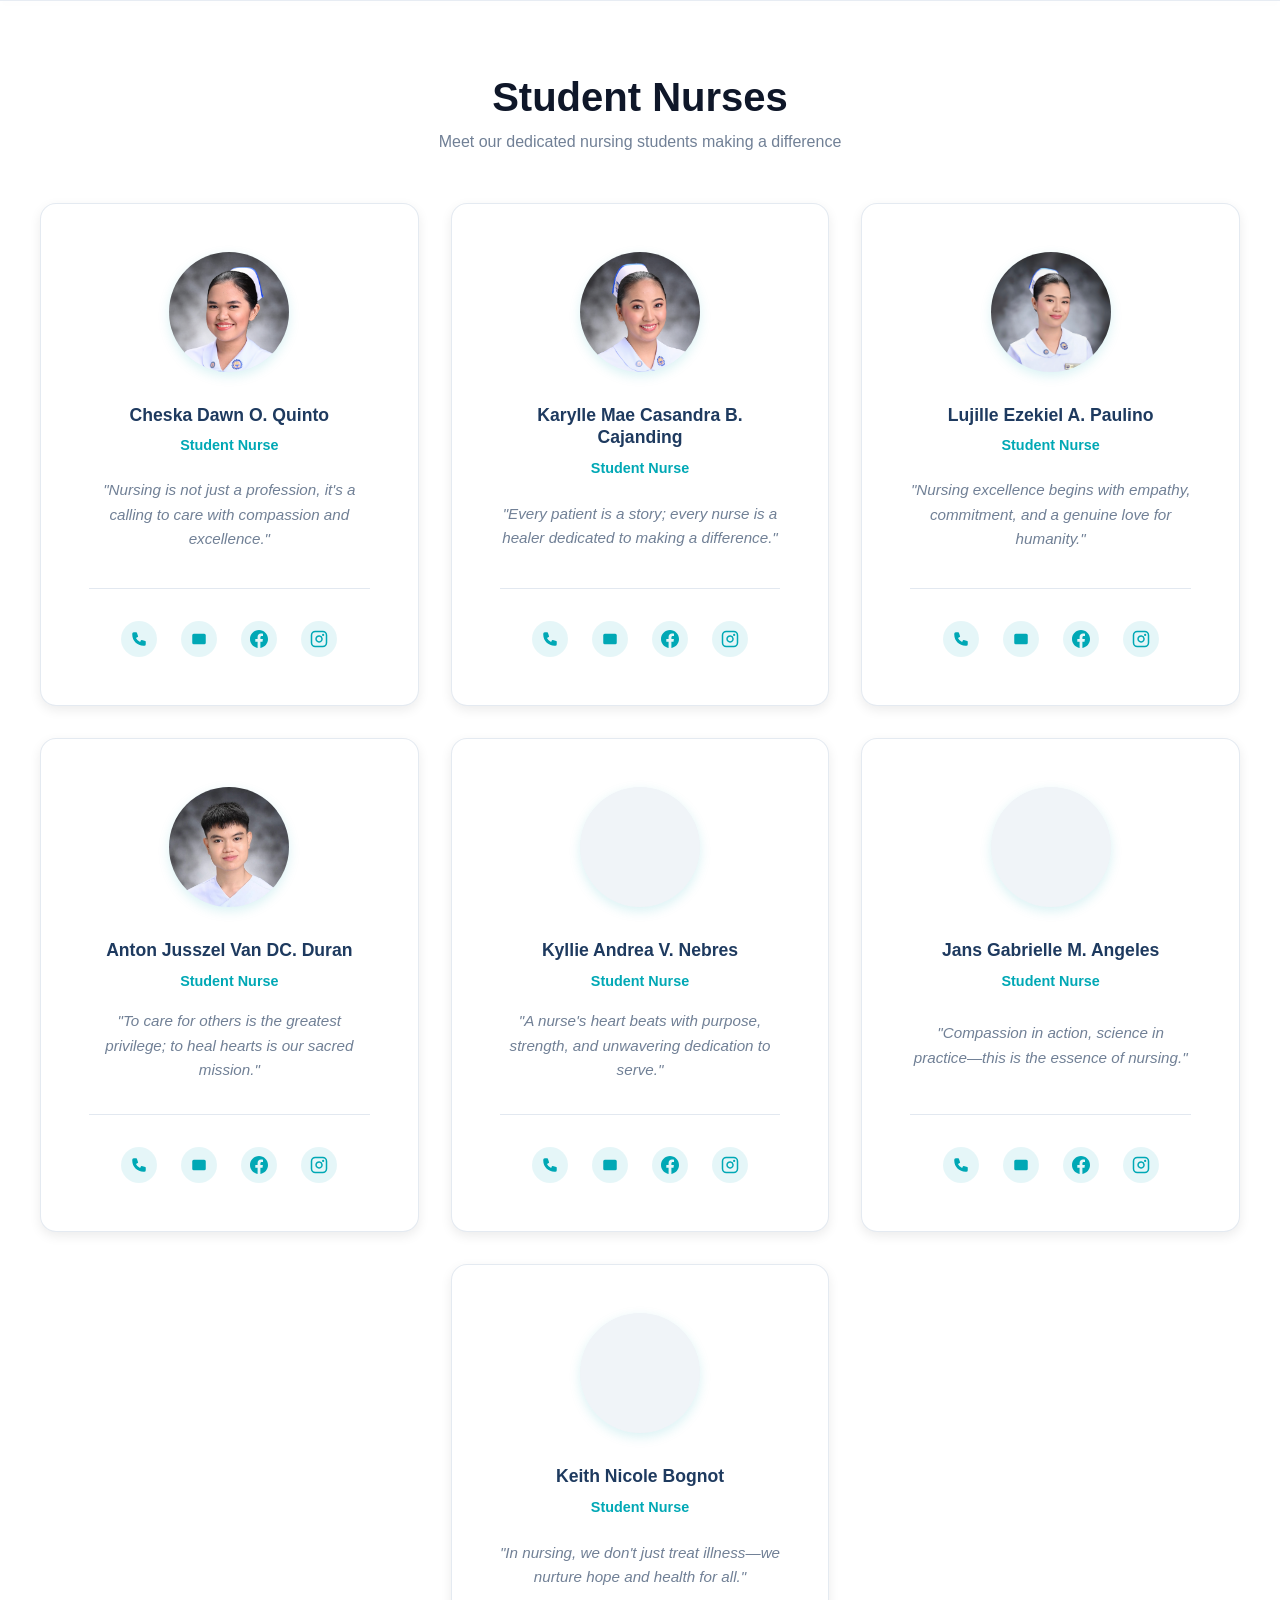
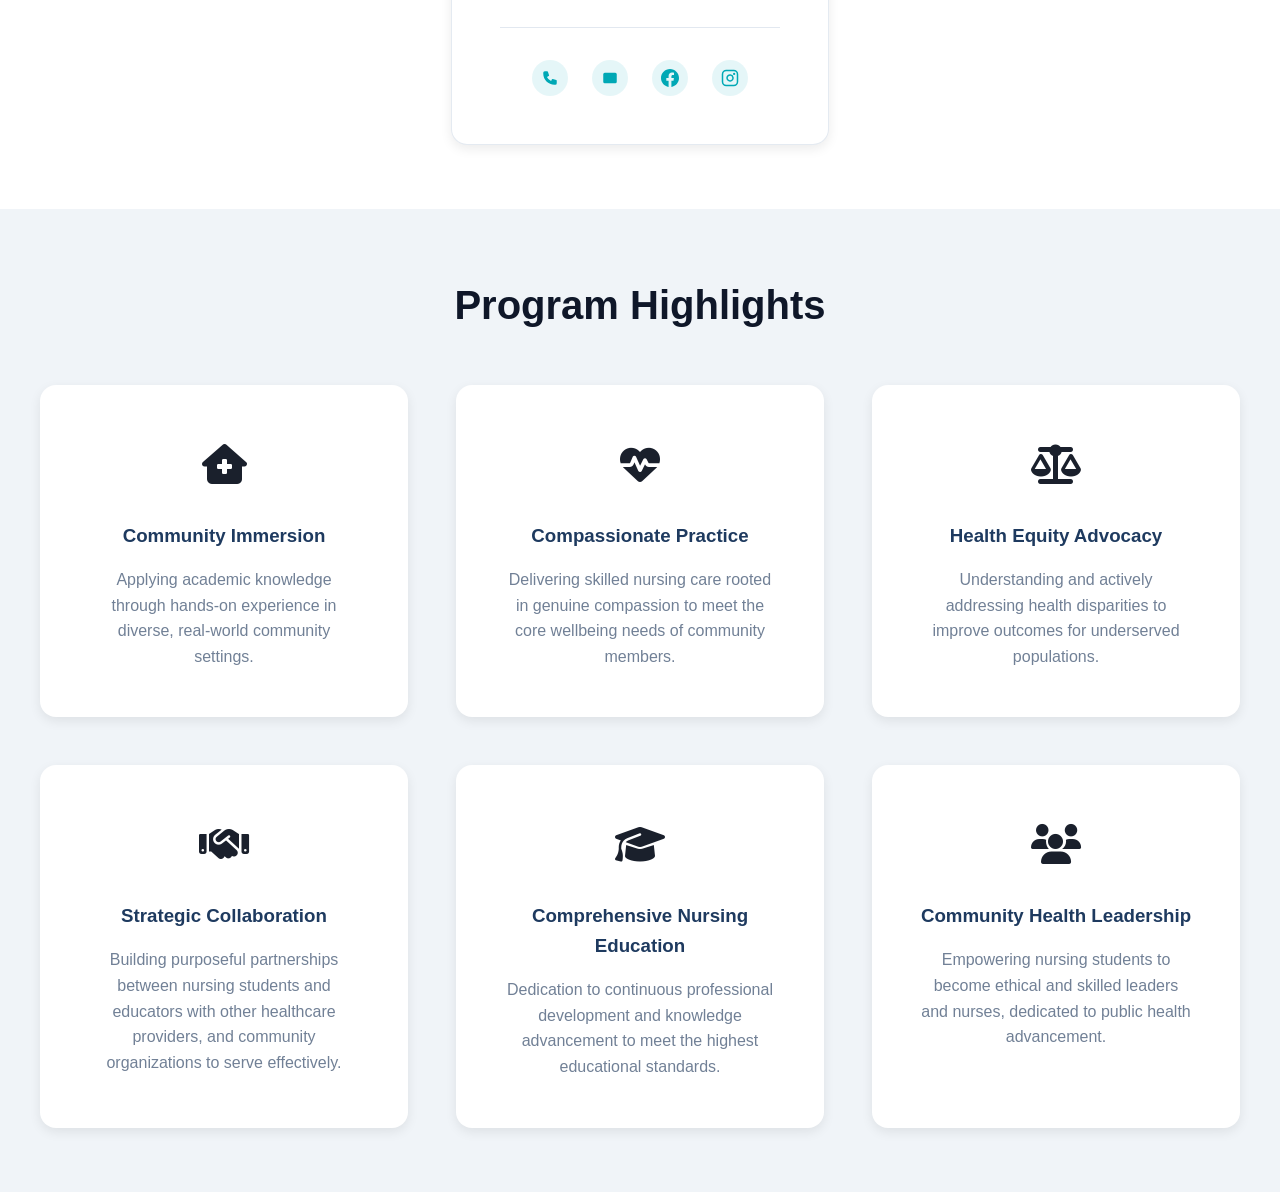
==== commit 87e0ab8a: "ayusin ko daw picture nila panget daw angle nila don" ====
--- a/pages/about.html
+++ b/pages/about.html
@@ -81,7 +81,7 @@
             <p class="section-subtitle">Meet our dedicated nursing students making a difference</p>
             <div class="ambassadors-grid" id="ambassadors-grid">
                 <div class="team-card">
-                    <div class="team-avatar" style="background-image: url('../assets/images/quinto.jpg');"></div>
+                    <div class="team-avatar" style="background-image: url('../assets/images/quinto.jpeg');"></div>
                     <h3>Cheska Dawn O. Quinto</h3>
                     <p class="team-role">Student Nurse</p>
                     <p class="team-bio">"Nursing is not just a profession, it's a calling to care with compassion and
@@ -116,7 +116,7 @@
                 </div>
 
                 <div class="team-card">
-                    <div class="team-avatar" style="background-image: url('../assets/images/cajanding.jpg');"></div>
+                    <div class="team-avatar" style="background-image: url('../assets/images/cajanding.jpeg');"></div>
                     <h3>Karylle Mae Casandra B. Cajanding</h3>
                     <p class="team-role">Student Nurse</p>
                     <p class="team-bio">"Every patient is a story; every nurse is a healer dedicated to making a
--- a/css/pages.css
+++ b/css/pages.css
@@ -26,7 +26,7 @@
 /* ========== Google Earth / Map Section ========== */
 .map-section {
     padding: var(--spacing-2xl) var(--spacing-lg);
-    background: var(--secondary-gray);
+    /* background: var(--secondary-gray); */
     min-height: 500px;
 }
 
@@ -42,7 +42,7 @@
     background: var(--secondary-light);
     border-radius: var(--radius-lg);
     padding: var(--spacing-lg);
-    box-shadow: 0 4px 12px rgba(0, 0, 0, 0.08);
+    box-shadow: 0 8px 24px rgb(0 0 0 / 28%);
     min-height: 600px;
     position: sticky;
     top: var(--spacing-lg);
@@ -107,6 +107,8 @@
 }
 
 .location-item {
+    display: flex;
+    flex-direction: column;
     padding: var(--spacing-md);
     background: var(--secondary-gray);
     border-radius: var(--radius-md);
@@ -176,11 +178,10 @@
 
 /* ========== Location Description Sidebar ========== */
 .location-description-sidebar {
-    text-align: justify;
     background: var(--secondary-light);
     border-radius: var(--radius-lg);
     padding: var(--spacing-lg);
-    box-shadow: 0 8px 24px rgba(0, 0, 0, 0.12);
+    box-shadow: 0 8px 24px rgb(0 0 0 / 28%);
     /* height: 600px; */
     max-height: 706px;
     position: sticky;
@@ -230,6 +231,7 @@
 }
 
 .description-content p {
+    text-align: justify;
     font-size: 1.05rem;
     color: var(--text-secondary);
     line-height: 1.8;
@@ -305,9 +307,27 @@
 .location-meta {
     display: flex;
     gap: var(--spacing-md);
-    margin-top: var(--spacing-md);
+    align-items: center;
+    margin-bottom: var(--spacing-sm);
     font-size: 0.875rem;
     color: var(--text-secondary);
+}
+
+.earth-btn {
+    background: var(--primary-teal);
+    color: var(--secondary-light);
+    border: none;
+    border-radius: 999px;
+    padding: 0.35rem 0.85rem;
+    cursor: pointer;
+    font-size: 0.85rem;
+    transition: background var(--transition-fast), transform var(--transition-fast);
+}
+
+.earth-btn:hover,
+.earth-btn:focus {
+    background: var(--primary-blue);
+    transform: translateY(-1px);
 }
 
 /* ========== Blog Section Layout ========== */
